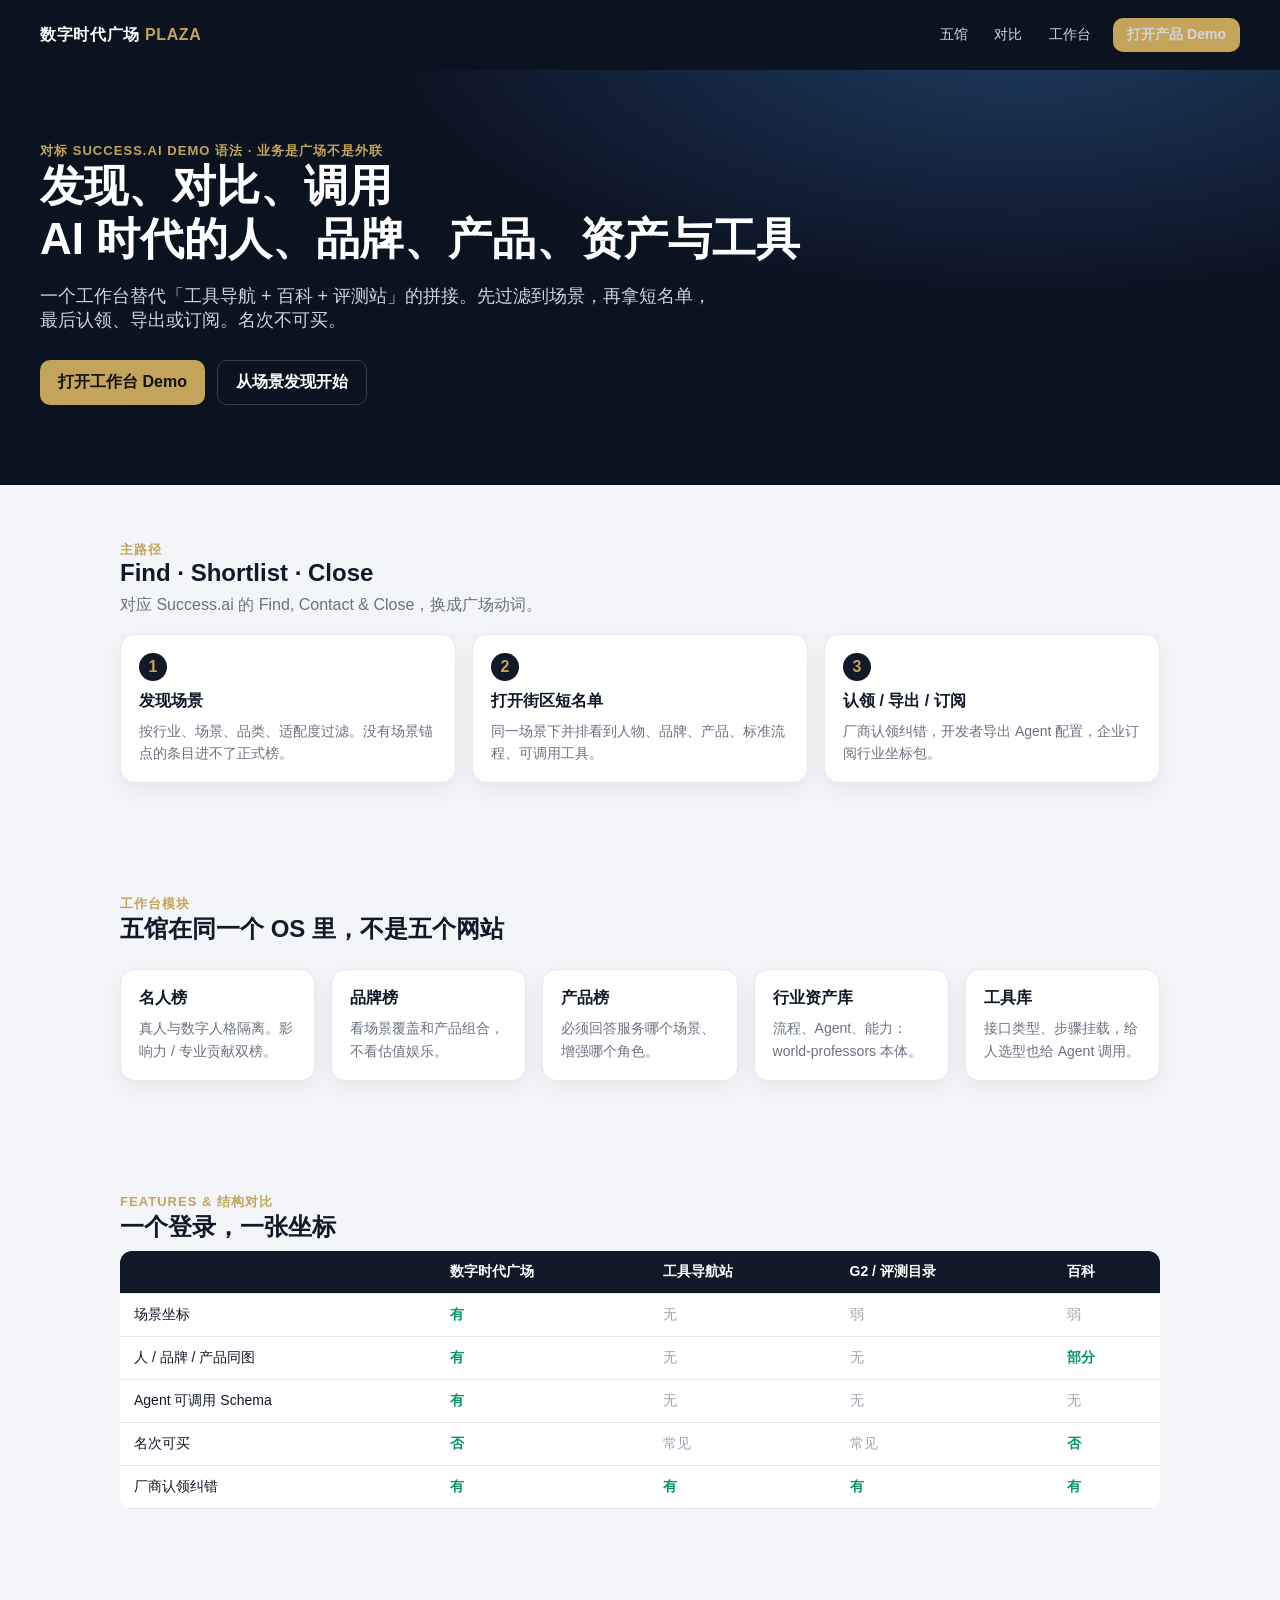
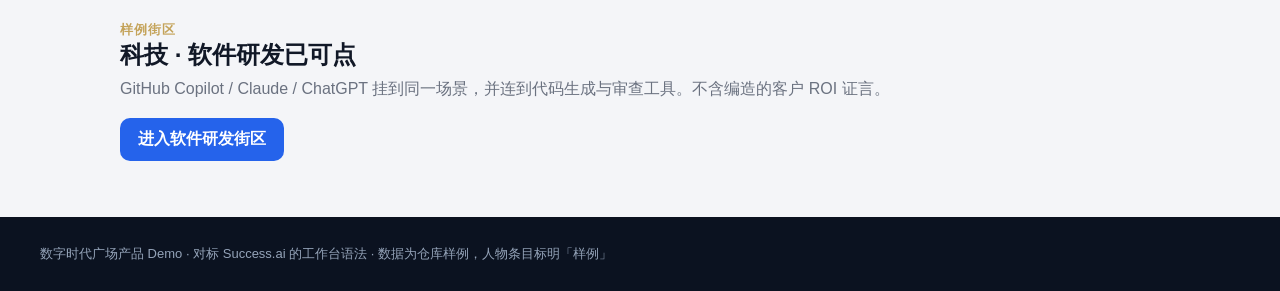
==== demo/plaza/index.html @ 53d8d162 "feat(plaza): add clickable OS demo modeled on Success.ai Map Lead Finder, campaign tiles, InboxHub, " ====
<!DOCTYPE html>
<html lang="zh-CN">
<head>
  <meta charset="UTF-8" />
  <meta name="viewport" content="width=device-width, initial-scale=1" />
  <title>数字时代广场 Demo</title>
  <link rel="stylesheet" href="styles.css" />
</head>
<body>
  <header class="m-nav">
    <div class="brand">数字时代广场 <span>PLAZA</span></div>
    <nav>
      <a href="#modules">五馆</a>
      <a href="#compare">对比</a>
      <a href="app.html">工作台</a>
      <a class="btn-gold" href="app.html" style="margin-left:18px;padding:8px 14px;">打开产品 Demo</a>
    </nav>
  </header>

  <section class="hero">
    <div class="kicker">对标 Success.ai Demo 语法 · 业务是广场不是外联</div>
    <h1>发现、对比、调用<br />AI 时代的人、品牌、产品、资产与工具</h1>
    <p>一个工作台替代「工具导航 + 百科 + 评测站」的拼接。先过滤到场景，再拿短名单，最后认领、导出或订阅。名次不可买。</p>
    <div class="cta-row">
      <a class="btn-gold" href="app.html">打开工作台 Demo</a>
      <a class="btn-ghost" href="app.html#finder">从场景发现开始</a>
    </div>
  </section>

  <section class="section" id="flow">
    <div class="kicker">主路径</div>
    <h2>Find · Shortlist · Close</h2>
    <p class="sub">对应 Success.ai 的 Find, Contact &amp; Close，换成广场动词。</p>
    <div class="steps">
      <article class="card">
        <div class="step-n">1</div>
        <h3>发现场景</h3>
        <p>按行业、场景、品类、适配度过滤。没有场景锚点的条目进不了正式榜。</p>
      </article>
      <article class="card">
        <div class="step-n">2</div>
        <h3>打开街区短名单</h3>
        <p>同一场景下并排看到人物、品牌、产品、标准流程、可调用工具。</p>
      </article>
      <article class="card">
        <div class="step-n">3</div>
        <h3>认领 / 导出 / 订阅</h3>
        <p>厂商认领纠错，开发者导出 Agent 配置，企业订阅行业坐标包。</p>
      </article>
    </div>
  </section>

  <section class="section" id="modules">
    <div class="kicker">工作台模块</div>
    <h2>五馆在同一个 OS 里，不是五个网站</h2>
    <div class="grid-5">
      <article class="card"><h3>名人榜</h3><p>真人与数字人格隔离。影响力 / 专业贡献双榜。</p></article>
      <article class="card"><h3>品牌榜</h3><p>看场景覆盖和产品组合，不看估值娱乐。</p></article>
      <article class="card"><h3>产品榜</h3><p>必须回答服务哪个场景、增强哪个角色。</p></article>
      <article class="card"><h3>行业资产库</h3><p>流程、Agent、能力：world-professors 本体。</p></article>
      <article class="card"><h3>工具库</h3><p>接口类型、步骤挂载，给人选型也给 Agent 调用。</p></article>
    </div>
  </section>

  <section class="section" id="compare">
    <div class="kicker">Features &amp; 结构对比</div>
    <h2>一个登录，一张坐标</h2>
    <table class="cmp">
      <thead>
        <tr>
          <th></th>
          <th>数字时代广场</th>
          <th>工具导航站</th>
          <th>G2 / 评测目录</th>
          <th>百科</th>
        </tr>
      </thead>
      <tbody>
        <tr><td>场景坐标</td><td class="ok">有</td><td class="no">无</td><td class="no">弱</td><td class="no">弱</td></tr>
        <tr><td>人 / 品牌 / 产品同图</td><td class="ok">有</td><td class="no">无</td><td class="no">无</td><td class="ok">部分</td></tr>
        <tr><td>Agent 可调用 Schema</td><td class="ok">有</td><td class="no">无</td><td class="no">无</td><td class="no">无</td></tr>
        <tr><td>名次可买</td><td class="ok">否</td><td class="no">常见</td><td class="no">常见</td><td class="ok">否</td></tr>
        <tr><td>厂商认领纠错</td><td class="ok">有</td><td class="ok">有</td><td class="ok">有</td><td class="ok">有</td></tr>
      </tbody>
    </table>
  </section>

  <section class="section">
    <div class="kicker">样例街区</div>
    <h2>科技 · 软件研发已可点</h2>
    <p class="sub">GitHub Copilot / Claude / ChatGPT 挂到同一场景，并连到代码生成与审查工具。不含编造的客户 ROI 证言。</p>
    <a class="btn-blue" href="app.html#scene/scn-tech-software-dev">进入软件研发街区</a>
  </section>

  <footer class="m-foot">
    数字时代广场产品 Demo · 对标 Success.ai 的工作台语法 · 数据为仓库样例，人物条目标明「样例」
  </footer>
</body>
</html>
---- demo/plaza/styles.css ----
:root {
  --nav: #111827;
  --nav-2: #1f2937;
  --gold: #c4a35a;
  --gold-2: #e8d5a3;
  --blue: #2563eb;
  --blue-2: #1d4ed8;
  --bg: #f4f5f8;
  --card: #fff;
  --line: #e5e7eb;
  --text: #111827;
  --muted: #6b7280;
  --ok: #059669;
  --warn: #b45309;
  --danger: #dc2626;
  --shadow: 0 8px 24px rgba(17, 24, 39, 0.06);
  font-family: "Segoe UI", "PingFang SC", "Noto Sans SC", sans-serif;
}

* { box-sizing: border-box; }
html, body { margin: 0; min-height: 100%; color: var(--text); background: var(--bg); }

a { color: inherit; }
button, .btn {
  font: inherit;
  cursor: pointer;
  border: 0;
}

/* ---------- marketing ---------- */
.m-nav {
  display: flex;
  justify-content: space-between;
  align-items: center;
  padding: 18px 40px;
  background: #0b1220;
  color: #fff;
}
.brand { font-weight: 700; letter-spacing: 0.04em; }
.brand span { color: var(--gold); }
.m-nav a { color: #d1d5db; text-decoration: none; margin-left: 22px; font-size: 14px; }
.hero {
  background: radial-gradient(1200px 500px at 80% -10%, #1e3a5f 0%, #0b1220 55%);
  color: #fff;
  padding: 72px 40px 80px;
}
.hero h1 { font-size: 44px; line-height: 1.2; max-width: 880px; margin: 0 0 16px; }
.hero p { max-width: 680px; color: #cbd5e1; font-size: 18px; }
.cta-row { display: flex; gap: 12px; margin-top: 28px; }
.btn-gold, .btn-blue, .btn-ghost, .btn-line {
  display: inline-flex;
  align-items: center;
  justify-content: center;
  padding: 11px 18px;
  border-radius: 10px;
  text-decoration: none;
  font-weight: 600;
}
.btn-gold { background: var(--gold); color: #111; }
.btn-blue { background: var(--blue); color: #fff; }
.btn-blue:hover { background: var(--blue-2); }
.btn-ghost { background: transparent; color: #fff; border: 1px solid #334155; }
.btn-line { background: #fff; border: 1px solid var(--line); color: var(--text); }
.section { padding: 56px 40px; max-width: 1120px; margin: 0 auto; }
.section h2 { margin: 0 0 8px; }
.kicker { color: var(--gold); font-size: 13px; font-weight: 700; letter-spacing: 0.08em; text-transform: uppercase; }
.grid-5, .grid-3, .grid-2 { display: grid; gap: 16px; margin-top: 24px; }
.grid-5 { grid-template-columns: repeat(5, 1fr); }
.grid-3 { grid-template-columns: repeat(3, 1fr); }
.grid-2 { grid-template-columns: 1fr 1fr; }
.card {
  background: var(--card);
  border: 1px solid var(--line);
  border-radius: 14px;
  padding: 18px;
  box-shadow: var(--shadow);
}
.card h3 { margin: 0 0 8px; font-size: 16px; }
.card p { margin: 0; color: var(--muted); font-size: 14px; line-height: 1.6; }
table.cmp { width: 100%; border-collapse: collapse; background: #fff; border-radius: 12px; overflow: hidden; }
table.cmp th, table.cmp td { padding: 12px 14px; border-bottom: 1px solid var(--line); text-align: left; font-size: 14px; }
table.cmp th { background: #111827; color: #fff; }
.ok { color: var(--ok); font-weight: 700; }
.no { color: #9ca3af; }
.steps { display: grid; grid-template-columns: repeat(3, 1fr); gap: 16px; }
.step-n { width: 28px; height: 28px; border-radius: 50%; background: var(--nav); color: var(--gold); display: grid; place-items: center; font-weight: 700; margin-bottom: 10px; }
.m-foot { background: #0b1220; color: #94a3b8; padding: 28px 40px; font-size: 13px; }

@media (max-width: 960px) {
  .grid-5, .grid-3, .grid-2, .steps { grid-template-columns: 1fr; }
  .hero h1 { font-size: 30px; }
  .m-nav { flex-wrap: wrap; gap: 8px; }
}

/* ---------- app shell ---------- */
.app { display: grid; grid-template-columns: 232px 1fr; min-height: 100vh; }
.side {
  background: var(--nav);
  color: #e5e7eb;
  padding: 18px 12px;
  display: flex;
  flex-direction: column;
  gap: 4px;
}
.side .brand { padding: 6px 10px 16px; }
.nav-btn {
  text-align: left;
  background: transparent;
  color: #d1d5db;
  padding: 10px 12px;
  border-radius: 10px;
  width: 100%;
}
.nav-btn:hover { background: var(--nav-2); }
.nav-btn.active { background: #0b1220; color: var(--gold-2); box-shadow: inset 3px 0 0 var(--gold); }
.side .hint { margin-top: auto; font-size: 11px; color: #9ca3af; padding: 12px; line-height: 1.5; }
.main { display: flex; flex-direction: column; min-width: 0; }
.top {
  display: flex;
  gap: 12px;
  align-items: center;
  padding: 14px 20px;
  background: #fff;
  border-bottom: 1px solid var(--line);
}
.top input {
  flex: 1;
  border: 1px solid var(--line);
  border-radius: 10px;
  padding: 10px 12px;
  font: inherit;
}
.scene-chip {
  background: #111827;
  color: var(--gold-2);
  border-radius: 999px;
  padding: 6px 10px;
  font-size: 12px;
}
.content { padding: 22px 24px 40px; }
h1.page { margin: 0 0 6px; font-size: 24px; }
.sub { color: var(--muted); margin: 0 0 18px; }
.kpis { display: grid; grid-template-columns: repeat(4, 1fr); gap: 12px; margin-bottom: 18px; }
.kpi { background: #fff; border: 1px solid var(--line); border-radius: 14px; padding: 14px; }
.kpi b { display: block; font-size: 22px; margin-top: 4px; }
.kpi span { color: var(--muted); font-size: 12px; }
.filters { display: flex; flex-wrap: wrap; gap: 8px; margin-bottom: 14px; }
.filters select, .filters input {
  border: 1px solid var(--line);
  border-radius: 10px;
  padding: 8px 10px;
  background: #fff;
  font: inherit;
}
table.data { width: 100%; border-collapse: collapse; background: #fff; border: 1px solid var(--line); border-radius: 12px; overflow: hidden; }
table.data th, table.data td { padding: 11px 12px; border-bottom: 1px solid var(--line); font-size: 14px; text-align: left; vertical-align: top; }
table.data th { background: #f8fafc; color: #475569; font-weight: 600; }
.rank { font-weight: 800; color: var(--nav); }
.band { display: inline-block; padding: 2px 8px; border-radius: 999px; font-size: 12px; font-weight: 700; }
.band.S { background: #111827; color: var(--gold-2); }
.band.A { background: #dbeafe; color: #1d4ed8; }
.band.B { background: #e5e7eb; color: #374151; }
.tag { display: inline-block; background: #f3f4f6; border-radius: 6px; padding: 2px 7px; font-size: 12px; margin-right: 4px; }
.tag.warn { background: #fef3c7; color: #92400e; }
.tag.ok { background: #d1fae5; color: #065f46; }
.tag.gold { background: #111827; color: var(--gold-2); }
.linkish { color: var(--blue); background: none; padding: 0; text-decoration: underline; }
.tiles { display: grid; grid-template-columns: repeat(3, 1fr); gap: 14px; }
.tile h3 { margin: 0 0 8px; }
.stats { display: flex; gap: 14px; color: var(--muted); font-size: 13px; margin-top: 12px; }
.stats b { color: var(--text); }
.queue { display: grid; grid-template-columns: 220px 1fr 1.2fr; gap: 12px; min-height: 420px; }
.q-col { background: #fff; border: 1px solid var(--line); border-radius: 12px; padding: 12px; }
.q-item { border: 1px solid var(--line); border-radius: 10px; padding: 10px; margin-bottom: 8px; cursor: pointer; }
.q-item.active { border-color: var(--blue); }
.coord { display: flex; flex-wrap: wrap; gap: 6px; margin: 10px 0 16px; }
.detail-grid { display: grid; grid-template-columns: 1.4fr 0.8fr; gap: 14px; }
.price-grid { display: grid; grid-template-columns: repeat(3, 1fr); gap: 14px; }
.price .num { font-size: 28px; font-weight: 800; margin: 8px 0; }
.price ul { padding-left: 18px; color: var(--muted); }
.featured {
  border: 1px dashed #f59e0b;
  background: #fffbeb;
  border-radius: 12px;
  padding: 10px 12px;
  font-size: 13px;
  margin-bottom: 12px;
}
.empty { color: var(--muted); padding: 24px; text-align: center; }

@media (max-width: 960px) {
  .app { grid-template-columns: 1fr; }
  .side { flex-direction: row; flex-wrap: wrap; }
  .kpis, .tiles, .price-grid, .detail-grid, .queue { grid-template-columns: 1fr; }
}
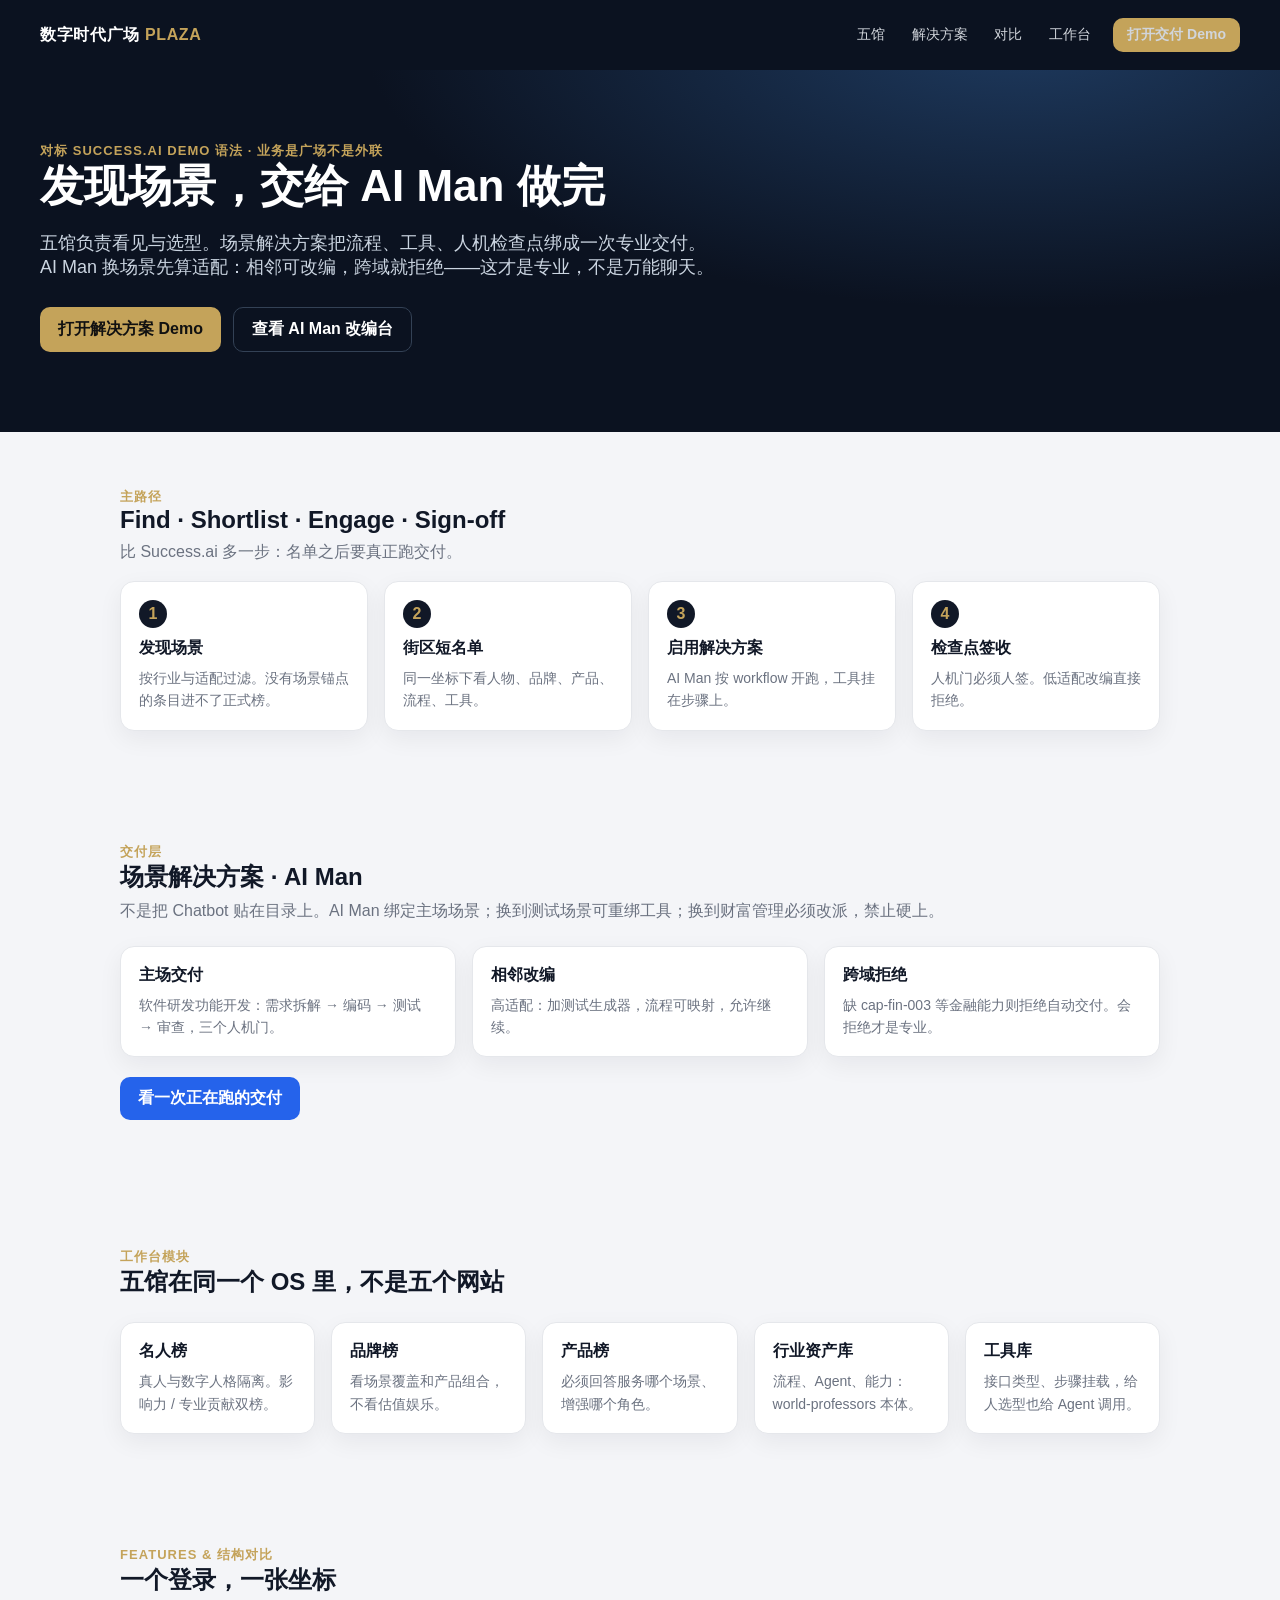
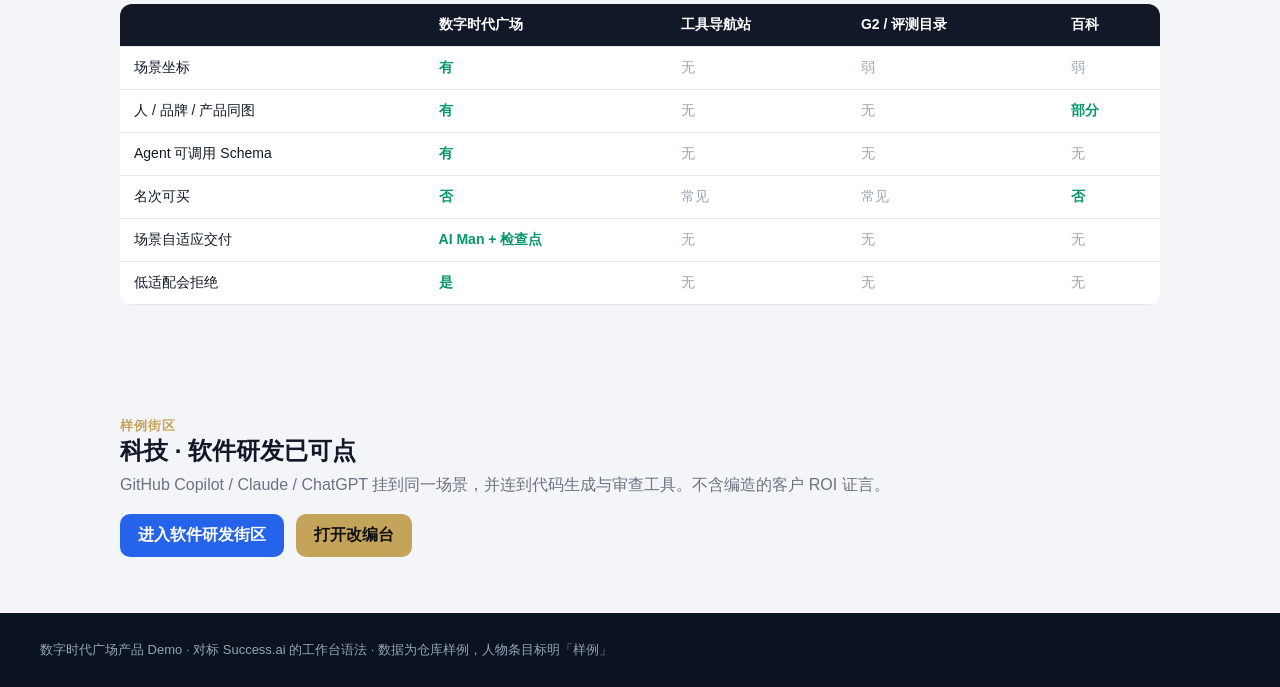
==== commit 3aefcc02: "feat(plaza): add scenario solution service and adaptive AI Man Introduce the delivery layer above th" ====
--- a/demo/plaza/index.html
+++ b/demo/plaza/index.html
@@ -11,43 +11,61 @@
     <div class="brand">数字时代广场 <span>PLAZA</span></div>
     <nav>
       <a href="#modules">五馆</a>
+      <a href="#deliver">解决方案</a>
       <a href="#compare">对比</a>
-      <a href="app.html">工作台</a>
-      <a class="btn-gold" href="app.html" style="margin-left:18px;padding:8px 14px;">打开产品 Demo</a>
+      <a href="app.html#solutions">工作台</a>
+      <a class="btn-gold" href="app.html#solutions" style="margin-left:18px;padding:8px 14px;">打开交付 Demo</a>
     </nav>
   </header>
 
   <section class="hero">
     <div class="kicker">对标 Success.ai Demo 语法 · 业务是广场不是外联</div>
-    <h1>发现、对比、调用<br />AI 时代的人、品牌、产品、资产与工具</h1>
-    <p>一个工作台替代「工具导航 + 百科 + 评测站」的拼接。先过滤到场景，再拿短名单，最后认领、导出或订阅。名次不可买。</p>
+    <h1>发现场景，交给 AI Man 做完</h1>
+    <p>五馆负责看见与选型。场景解决方案把流程、工具、人机检查点绑成一次专业交付。AI Man 换场景先算适配：相邻可改编，跨域就拒绝——这才是专业，不是万能聊天。</p>
     <div class="cta-row">
-      <a class="btn-gold" href="app.html">打开工作台 Demo</a>
-      <a class="btn-ghost" href="app.html#finder">从场景发现开始</a>
+      <a class="btn-gold" href="app.html#solutions">打开解决方案 Demo</a>
+      <a class="btn-ghost" href="app.html#aiman">查看 AI Man 改编台</a>
     </div>
   </section>
 
   <section class="section" id="flow">
     <div class="kicker">主路径</div>
-    <h2>Find · Shortlist · Close</h2>
-    <p class="sub">对应 Success.ai 的 Find, Contact &amp; Close，换成广场动词。</p>
-    <div class="steps">
+    <h2>Find · Shortlist · Engage · Sign-off</h2>
+    <p class="sub">比 Success.ai 多一步：名单之后要真正跑交付。</p>
+    <div class="steps" style="grid-template-columns:repeat(4,1fr)">
       <article class="card">
         <div class="step-n">1</div>
         <h3>发现场景</h3>
-        <p>按行业、场景、品类、适配度过滤。没有场景锚点的条目进不了正式榜。</p>
+        <p>按行业与适配过滤。没有场景锚点的条目进不了正式榜。</p>
       </article>
       <article class="card">
         <div class="step-n">2</div>
-        <h3>打开街区短名单</h3>
-        <p>同一场景下并排看到人物、品牌、产品、标准流程、可调用工具。</p>
+        <h3>街区短名单</h3>
+        <p>同一坐标下看人物、品牌、产品、流程、工具。</p>
       </article>
       <article class="card">
         <div class="step-n">3</div>
-        <h3>认领 / 导出 / 订阅</h3>
-        <p>厂商认领纠错，开发者导出 Agent 配置，企业订阅行业坐标包。</p>
+        <h3>启用解决方案</h3>
+        <p>AI Man 按 workflow 开跑，工具挂在步骤上。</p>
+      </article>
+      <article class="card">
+        <div class="step-n">4</div>
+        <h3>检查点签收</h3>
+        <p>人机门必须人签。低适配改编直接拒绝。</p>
       </article>
     </div>
+  </section>
+
+  <section class="section" id="deliver">
+    <div class="kicker">交付层</div>
+    <h2>场景解决方案 · AI Man</h2>
+    <p class="sub">不是把 Chatbot 贴在目录上。AI Man 绑定主场场景；换到测试场景可重绑工具；换到财富管理必须改派，禁止硬上。</p>
+    <div class="grid-3">
+      <article class="card"><h3>主场交付</h3><p>软件研发功能开发：需求拆解 → 编码 → 测试 → 审查，三个人机门。</p></article>
+      <article class="card"><h3>相邻改编</h3><p>高适配：加测试生成器，流程可映射，允许继续。</p></article>
+      <article class="card"><h3>跨域拒绝</h3><p>缺 cap-fin-003 等金融能力则拒绝自动交付。会拒绝才是专业。</p></article>
+    </div>
+    <p style="margin-top:20px"><a class="btn-blue" href="app.html#run/sol-tech-sd-feature-delivery">看一次正在跑的交付</a></p>
   </section>
 
   <section class="section" id="modules">
@@ -80,7 +98,8 @@
         <tr><td>人 / 品牌 / 产品同图</td><td class="ok">有</td><td class="no">无</td><td class="no">无</td><td class="ok">部分</td></tr>
         <tr><td>Agent 可调用 Schema</td><td class="ok">有</td><td class="no">无</td><td class="no">无</td><td class="no">无</td></tr>
         <tr><td>名次可买</td><td class="ok">否</td><td class="no">常见</td><td class="no">常见</td><td class="ok">否</td></tr>
-        <tr><td>厂商认领纠错</td><td class="ok">有</td><td class="ok">有</td><td class="ok">有</td><td class="ok">有</td></tr>
+        <tr><td>场景自适应交付</td><td class="ok">AI Man + 检查点</td><td class="no">无</td><td class="no">无</td><td class="no">无</td></tr>
+        <tr><td>低适配会拒绝</td><td class="ok">是</td><td class="no">无</td><td class="no">无</td><td class="no">无</td></tr>
       </tbody>
     </table>
   </section>
@@ -89,7 +108,8 @@
     <div class="kicker">样例街区</div>
     <h2>科技 · 软件研发已可点</h2>
     <p class="sub">GitHub Copilot / Claude / ChatGPT 挂到同一场景，并连到代码生成与审查工具。不含编造的客户 ROI 证言。</p>
-    <a class="btn-blue" href="app.html#scene/scn-tech-software-dev">进入软件研发街区</a>
+      <a class="btn-blue" href="app.html#scene/scn-tech-software-dev">进入软件研发街区</a>
+      <a class="btn-gold" href="app.html#aiman" style="margin-left:8px">打开改编台</a>
   </section>
 
   <footer class="m-foot">
--- a/demo/plaza/styles.css
+++ b/demo/plaza/styles.css
@@ -188,8 +188,32 @@
 }
 .empty { color: var(--muted); padding: 24px; text-align: center; }
 
+.timeline { list-style: none; padding: 0; margin: 0; }
+.timeline li {
+  position: relative;
+  padding: 0 0 16px 22px;
+  border-left: 2px solid var(--line);
+  margin-left: 8px;
+}
+.timeline li:last-child { border-left-color: transparent; }
+.timeline .dot {
+  position: absolute;
+  left: -7px;
+  top: 4px;
+  width: 12px;
+  height: 12px;
+  border-radius: 50%;
+  background: #d1d5db;
+}
+.timeline .dot.run { background: var(--blue); }
+.timeline .dot.done { background: var(--ok); }
+.timeline .dot.gate { background: var(--gold); }
+.adapt-grid { display: grid; grid-template-columns: 1fr 1fr 1fr; gap: 12px; }
+.adapt-card { cursor: pointer; border: 1px solid var(--line); }
+.adapt-card.picked { border-color: var(--blue); box-shadow: 0 0 0 3px rgba(37,99,235,0.15); }
+.nav-btn.goldish { color: var(--gold-2); }
 @media (max-width: 960px) {
   .app { grid-template-columns: 1fr; }
   .side { flex-direction: row; flex-wrap: wrap; }
-  .kpis, .tiles, .price-grid, .detail-grid, .queue { grid-template-columns: 1fr; }
-}
+  .kpis, .tiles, .price-grid, .detail-grid, .queue, .adapt-grid { grid-template-columns: 1fr; }
+}
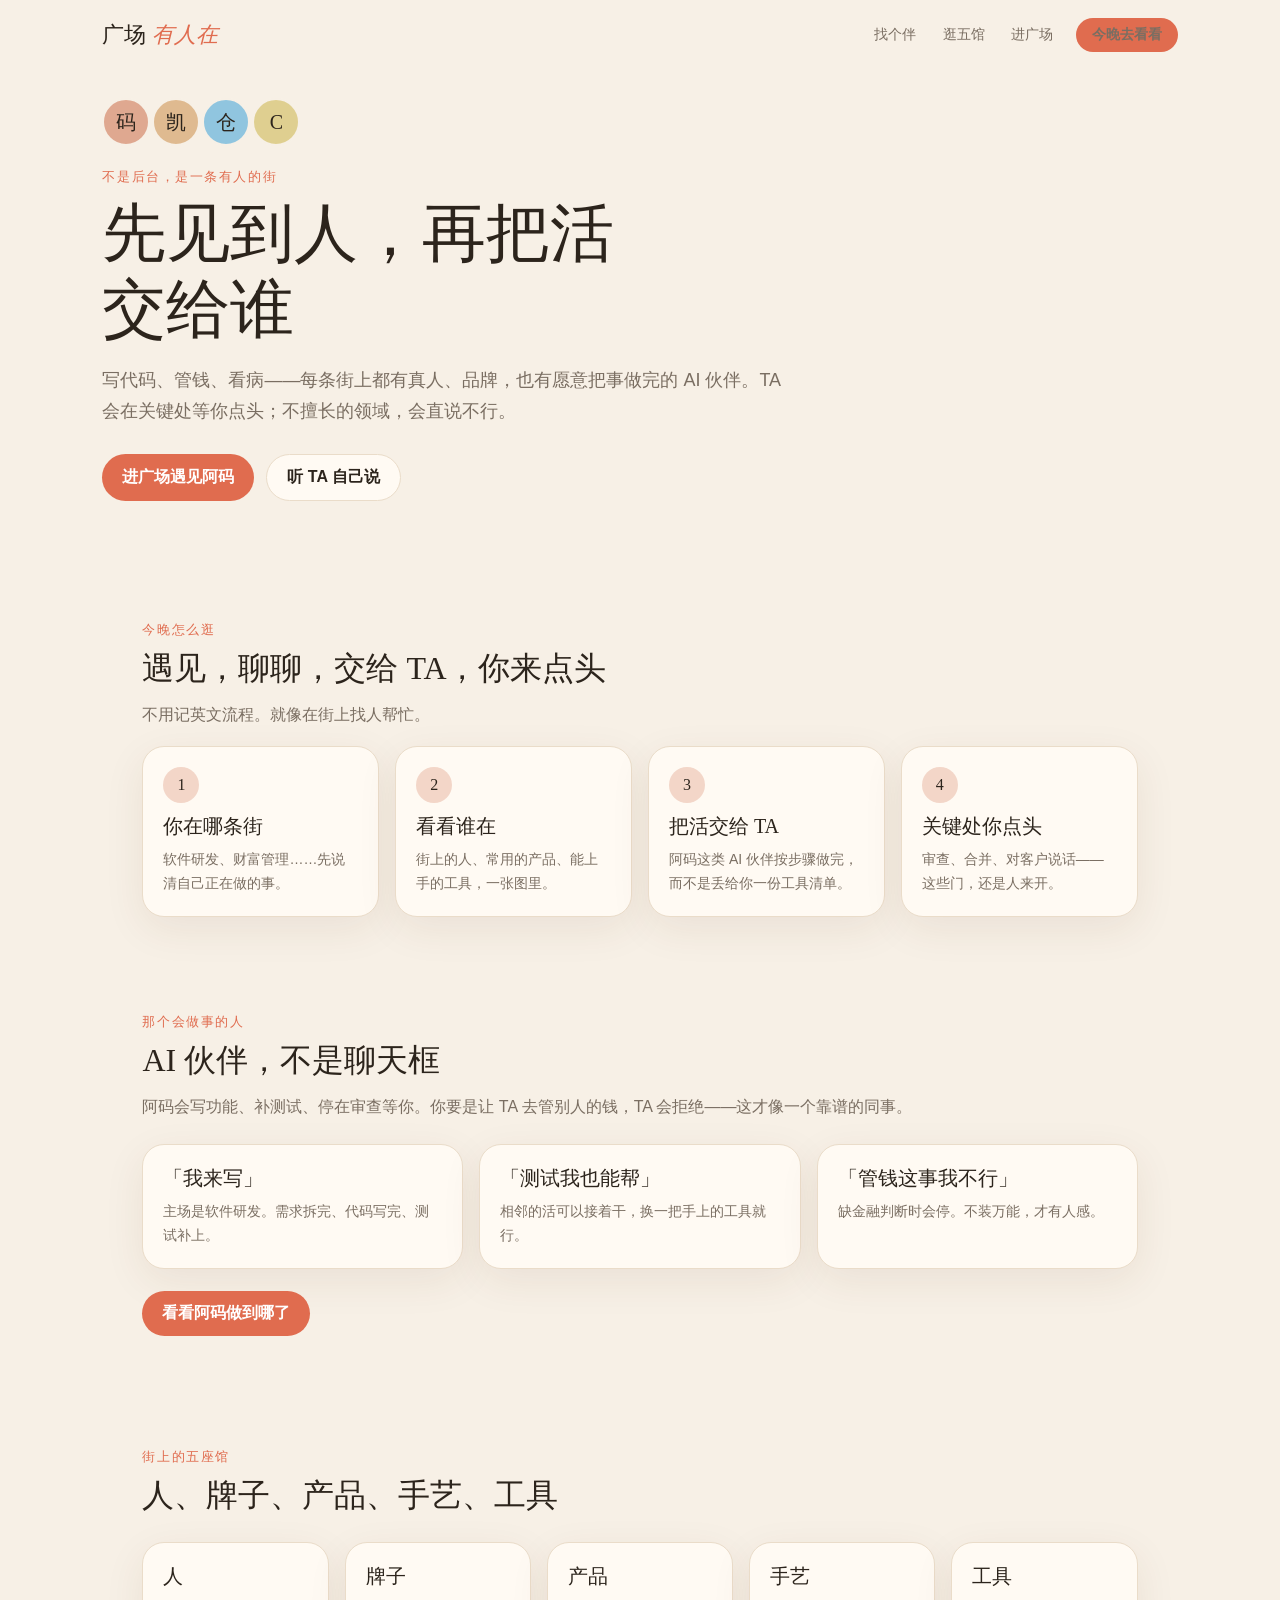
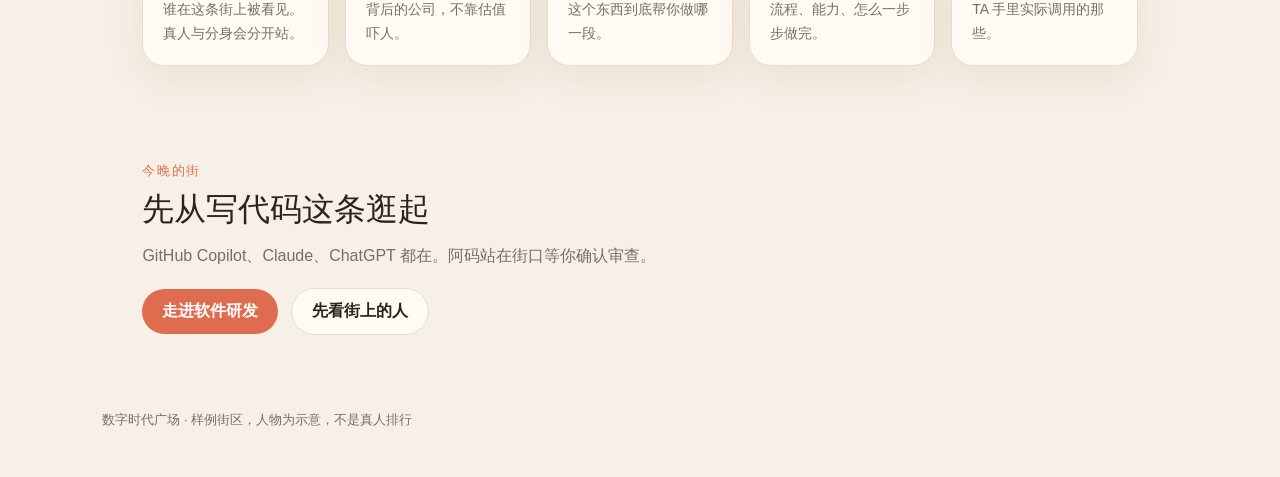
==== commit d0210bfe: "feat(plaza): restyle demo as a warm 2C plaza Replace the OS-style workspace with greetings, avatars," ====
--- a/demo/plaza/index.html
+++ b/demo/plaza/index.html
@@ -3,117 +3,96 @@
 <head>
   <meta charset="UTF-8" />
   <meta name="viewport" content="width=device-width, initial-scale=1" />
-  <title>数字时代广场 Demo</title>
+  <title>数字时代广场</title>
   <link rel="stylesheet" href="styles.css" />
 </head>
 <body>
   <header class="m-nav">
-    <div class="brand">数字时代广场 <span>PLAZA</span></div>
+    <div class="brand">广场 <span>有人在</span></div>
     <nav>
-      <a href="#modules">五馆</a>
-      <a href="#deliver">解决方案</a>
-      <a href="#compare">对比</a>
-      <a href="app.html#solutions">工作台</a>
-      <a class="btn-gold" href="app.html#solutions" style="margin-left:18px;padding:8px 14px;">打开交付 Demo</a>
+      <a href="#deliver">找个伴</a>
+      <a href="#modules">逛五馆</a>
+      <a href="app.html#home">进广场</a>
+      <a class="btn-gold" href="app.html#home" style="margin-left:18px;padding:8px 16px;">今晚去看看</a>
     </nav>
   </header>
 
   <section class="hero">
-    <div class="kicker">对标 Success.ai Demo 语法 · 业务是广场不是外联</div>
-    <h1>发现场景，交给 AI Man 做完</h1>
-    <p>五馆负责看见与选型。场景解决方案把流程、工具、人机检查点绑成一次专业交付。AI Man 换场景先算适配：相邻可改编，跨域就拒绝——这才是专业，不是万能聊天。</p>
+    <div class="hero-faces faces">
+      <span class="avatar" style="--h:18">码</span>
+      <span class="avatar" style="--h:32">凯</span>
+      <span class="avatar" style="--h:200">仓</span>
+      <span class="avatar" style="--h:48">C</span>
+    </div>
+    <div class="kicker">不是后台，是一条有人的街</div>
+    <h1>先见到人，再把活交给谁</h1>
+    <p>写代码、管钱、看病——每条街上都有真人、品牌，也有愿意把事做完的 AI 伙伴。TA 会在关键处等你点头；不擅长的领域，会直说不行。</p>
     <div class="cta-row">
-      <a class="btn-gold" href="app.html#solutions">打开解决方案 Demo</a>
-      <a class="btn-ghost" href="app.html#aiman">查看 AI Man 改编台</a>
+      <a class="btn-gold" href="app.html#home">进广场遇见阿码</a>
+      <a class="btn-line" href="app.html#aiman">听 TA 自己说</a>
     </div>
   </section>
 
   <section class="section" id="flow">
-    <div class="kicker">主路径</div>
-    <h2>Find · Shortlist · Engage · Sign-off</h2>
-    <p class="sub">比 Success.ai 多一步：名单之后要真正跑交付。</p>
-    <div class="steps" style="grid-template-columns:repeat(4,1fr)">
+    <div class="kicker">今晚怎么逛</div>
+    <h2>遇见，聊聊，交给 TA，你来点头</h2>
+    <p class="sub">不用记英文流程。就像在街上找人帮忙。</p>
+    <div class="steps">
       <article class="card">
         <div class="step-n">1</div>
-        <h3>发现场景</h3>
-        <p>按行业与适配过滤。没有场景锚点的条目进不了正式榜。</p>
+        <h3>你在哪条街</h3>
+        <p>软件研发、财富管理……先说清自己正在做的事。</p>
       </article>
       <article class="card">
         <div class="step-n">2</div>
-        <h3>街区短名单</h3>
-        <p>同一坐标下看人物、品牌、产品、流程、工具。</p>
+        <h3>看看谁在</h3>
+        <p>街上的人、常用的产品、能上手的工具，一张图里。</p>
       </article>
       <article class="card">
         <div class="step-n">3</div>
-        <h3>启用解决方案</h3>
-        <p>AI Man 按 workflow 开跑，工具挂在步骤上。</p>
+        <h3>把活交给 TA</h3>
+        <p>阿码这类 AI 伙伴按步骤做完，而不是丢给你一份工具清单。</p>
       </article>
       <article class="card">
         <div class="step-n">4</div>
-        <h3>检查点签收</h3>
-        <p>人机门必须人签。低适配改编直接拒绝。</p>
+        <h3>关键处你点头</h3>
+        <p>审查、合并、对客户说话——这些门，还是人来开。</p>
       </article>
     </div>
   </section>
 
   <section class="section" id="deliver">
-    <div class="kicker">交付层</div>
-    <h2>场景解决方案 · AI Man</h2>
-    <p class="sub">不是把 Chatbot 贴在目录上。AI Man 绑定主场场景；换到测试场景可重绑工具；换到财富管理必须改派，禁止硬上。</p>
+    <div class="kicker">那个会做事的人</div>
+    <h2>AI 伙伴，不是聊天框</h2>
+    <p class="sub">阿码会写功能、补测试、停在审查等你。你要是让 TA 去管别人的钱，TA 会拒绝——这才像一个靠谱的同事。</p>
     <div class="grid-3">
-      <article class="card"><h3>主场交付</h3><p>软件研发功能开发：需求拆解 → 编码 → 测试 → 审查，三个人机门。</p></article>
-      <article class="card"><h3>相邻改编</h3><p>高适配：加测试生成器，流程可映射，允许继续。</p></article>
-      <article class="card"><h3>跨域拒绝</h3><p>缺 cap-fin-003 等金融能力则拒绝自动交付。会拒绝才是专业。</p></article>
+      <article class="card"><h3>「我来写」</h3><p>主场是软件研发。需求拆完、代码写完、测试补上。</p></article>
+      <article class="card"><h3>「测试我也能帮」</h3><p>相邻的活可以接着干，换一把手上的工具就行。</p></article>
+      <article class="card"><h3>「管钱这事我不行」</h3><p>缺金融判断时会停。不装万能，才有人感。</p></article>
     </div>
-    <p style="margin-top:20px"><a class="btn-blue" href="app.html#run/sol-tech-sd-feature-delivery">看一次正在跑的交付</a></p>
+    <p style="margin-top:22px"><a class="btn-blue" href="app.html#run/sol-tech-sd-feature-delivery">看看阿码做到哪了</a></p>
   </section>
 
   <section class="section" id="modules">
-    <div class="kicker">工作台模块</div>
-    <h2>五馆在同一个 OS 里，不是五个网站</h2>
+    <div class="kicker">街上的五座馆</div>
+    <h2>人、牌子、产品、手艺、工具</h2>
     <div class="grid-5">
-      <article class="card"><h3>名人榜</h3><p>真人与数字人格隔离。影响力 / 专业贡献双榜。</p></article>
-      <article class="card"><h3>品牌榜</h3><p>看场景覆盖和产品组合，不看估值娱乐。</p></article>
-      <article class="card"><h3>产品榜</h3><p>必须回答服务哪个场景、增强哪个角色。</p></article>
-      <article class="card"><h3>行业资产库</h3><p>流程、Agent、能力：world-professors 本体。</p></article>
-      <article class="card"><h3>工具库</h3><p>接口类型、步骤挂载，给人选型也给 Agent 调用。</p></article>
+      <article class="card"><h3>人</h3><p>谁在这条街上被看见。真人与分身会分开站。</p></article>
+      <article class="card"><h3>牌子</h3><p>背后的公司，不靠估值吓人。</p></article>
+      <article class="card"><h3>产品</h3><p>这个东西到底帮你做哪一段。</p></article>
+      <article class="card"><h3>手艺</h3><p>流程、能力、怎么一步步做完。</p></article>
+      <article class="card"><h3>工具</h3><p>TA 手里实际调用的那些。</p></article>
     </div>
   </section>
 
-  <section class="section" id="compare">
-    <div class="kicker">Features &amp; 结构对比</div>
-    <h2>一个登录，一张坐标</h2>
-    <table class="cmp">
-      <thead>
-        <tr>
-          <th></th>
-          <th>数字时代广场</th>
-          <th>工具导航站</th>
-          <th>G2 / 评测目录</th>
-          <th>百科</th>
-        </tr>
-      </thead>
-      <tbody>
-        <tr><td>场景坐标</td><td class="ok">有</td><td class="no">无</td><td class="no">弱</td><td class="no">弱</td></tr>
-        <tr><td>人 / 品牌 / 产品同图</td><td class="ok">有</td><td class="no">无</td><td class="no">无</td><td class="ok">部分</td></tr>
-        <tr><td>Agent 可调用 Schema</td><td class="ok">有</td><td class="no">无</td><td class="no">无</td><td class="no">无</td></tr>
-        <tr><td>名次可买</td><td class="ok">否</td><td class="no">常见</td><td class="no">常见</td><td class="ok">否</td></tr>
-        <tr><td>场景自适应交付</td><td class="ok">AI Man + 检查点</td><td class="no">无</td><td class="no">无</td><td class="no">无</td></tr>
-        <tr><td>低适配会拒绝</td><td class="ok">是</td><td class="no">无</td><td class="no">无</td><td class="no">无</td></tr>
-      </tbody>
-    </table>
+  <section class="section">
+    <div class="kicker">今晚的街</div>
+    <h2>先从写代码这条逛起</h2>
+    <p class="sub">GitHub Copilot、Claude、ChatGPT 都在。阿码站在街口等你确认审查。</p>
+    <a class="btn-blue" href="app.html#scene/scn-tech-software-dev">走进软件研发</a>
+    <a class="btn-line" href="app.html#people" style="margin-left:8px">先看街上的人</a>
   </section>
 
-  <section class="section">
-    <div class="kicker">样例街区</div>
-    <h2>科技 · 软件研发已可点</h2>
-    <p class="sub">GitHub Copilot / Claude / ChatGPT 挂到同一场景，并连到代码生成与审查工具。不含编造的客户 ROI 证言。</p>
-      <a class="btn-blue" href="app.html#scene/scn-tech-software-dev">进入软件研发街区</a>
-      <a class="btn-gold" href="app.html#aiman" style="margin-left:8px">打开改编台</a>
-  </section>
-
-  <footer class="m-foot">
-    数字时代广场产品 Demo · 对标 Success.ai 的工作台语法 · 数据为仓库样例，人物条目标明「样例」
-  </footer>
+  <footer class="m-foot">数字时代广场 · 样例街区，人物为示意，不是真人排行</footer>
 </body>
 </html>
--- a/demo/plaza/styles.css
+++ b/demo/plaza/styles.css
@@ -1,219 +1,367 @@
 :root {
-  --nav: #111827;
-  --nav-2: #1f2937;
-  --gold: #c4a35a;
-  --gold-2: #e8d5a3;
-  --blue: #2563eb;
-  --blue-2: #1d4ed8;
-  --bg: #f4f5f8;
-  --card: #fff;
-  --line: #e5e7eb;
-  --text: #111827;
-  --muted: #6b7280;
-  --ok: #059669;
-  --warn: #b45309;
-  --danger: #dc2626;
-  --shadow: 0 8px 24px rgba(17, 24, 39, 0.06);
-  font-family: "Segoe UI", "PingFang SC", "Noto Sans SC", sans-serif;
+  --ink: #2c241c;
+  --muted: #7a6e62;
+  --paper: #f7f0e6;
+  --paper-2: #fffaf3;
+  --line: #eadcc9;
+  --coral: #e06c4f;
+  --coral-2: #c45238;
+  --gold: #d4a054;
+  --sage: #4f7a63;
+  --blush: #f3d6c8;
+  --shadow: 0 12px 40px rgba(90, 55, 30, 0.08);
+  --serif: "Iowan Old Style", "Palatino Linotype", "Songti SC", "Noto Serif SC", serif;
+  --sans: "PingFang SC", "Hiragino Sans GB", "Noto Sans SC", "Segoe UI", sans-serif;
+  font-family: var(--sans);
+  color: var(--ink);
+  background: var(--paper);
 }
 
 * { box-sizing: border-box; }
-html, body { margin: 0; min-height: 100%; color: var(--text); background: var(--bg); }
-
+html, body { margin: 0; min-height: 100%; background: var(--paper); }
 a { color: inherit; }
-button, .btn {
-  font: inherit;
-  cursor: pointer;
-  border: 0;
-}
+button, .btn { font: inherit; cursor: pointer; border: 0; background: none; }
+
+.btn-gold, .btn-blue, .btn-ghost, .btn-line {
+  display: inline-flex;
+  align-items: center;
+  justify-content: center;
+  padding: 12px 20px;
+  border-radius: 999px;
+  text-decoration: none;
+  font-weight: 600;
+}
+.btn-gold, .btn-blue { background: var(--coral); color: #fff; }
+.btn-gold:hover, .btn-blue:hover { background: var(--coral-2); }
+.btn-ghost { border: 1px solid rgba(255,255,255,0.45); color: #fff; }
+.btn-line { border: 1px solid var(--line); background: var(--paper-2); color: var(--ink); }
 
 /* ---------- marketing ---------- */
 .m-nav {
   display: flex;
   justify-content: space-between;
   align-items: center;
-  padding: 18px 40px;
-  background: #0b1220;
-  color: #fff;
-}
-.brand { font-weight: 700; letter-spacing: 0.04em; }
-.brand span { color: var(--gold); }
-.m-nav a { color: #d1d5db; text-decoration: none; margin-left: 22px; font-size: 14px; }
+  padding: 18px 8vw;
+  background: transparent;
+}
+.brand { font-family: var(--serif); font-size: 22px; }
+.brand span { color: var(--coral); font-style: italic; }
+.m-nav a { color: var(--muted); text-decoration: none; margin-left: 22px; font-size: 14px; }
 .hero {
-  background: radial-gradient(1200px 500px at 80% -10%, #1e3a5f 0%, #0b1220 55%);
-  color: #fff;
-  padding: 72px 40px 80px;
-}
-.hero h1 { font-size: 44px; line-height: 1.2; max-width: 880px; margin: 0 0 16px; }
-.hero p { max-width: 680px; color: #cbd5e1; font-size: 18px; }
-.cta-row { display: flex; gap: 12px; margin-top: 28px; }
-.btn-gold, .btn-blue, .btn-ghost, .btn-line {
-  display: inline-flex;
-  align-items: center;
-  justify-content: center;
-  padding: 11px 18px;
-  border-radius: 10px;
-  text-decoration: none;
-  font-weight: 600;
-}
-.btn-gold { background: var(--gold); color: #111; }
-.btn-blue { background: var(--blue); color: #fff; }
-.btn-blue:hover { background: var(--blue-2); }
-.btn-ghost { background: transparent; color: #fff; border: 1px solid #334155; }
-.btn-line { background: #fff; border: 1px solid var(--line); color: var(--text); }
-.section { padding: 56px 40px; max-width: 1120px; margin: 0 auto; }
-.section h2 { margin: 0 0 8px; }
-.kicker { color: var(--gold); font-size: 13px; font-weight: 700; letter-spacing: 0.08em; text-transform: uppercase; }
+  padding: 28px 8vw 72px;
+  max-width: 1200px;
+}
+.hero-faces { display: flex; gap: 10px; margin-bottom: 22px; }
+.kicker { color: var(--coral); font-size: 13px; letter-spacing: 0.12em; }
+.hero h1 {
+  font-family: var(--serif);
+  font-size: clamp(36px, 6vw, 64px);
+  line-height: 1.18;
+  font-weight: 500;
+  max-width: 16ch;
+  margin: 10px 0 18px;
+}
+.hero p { max-width: 38em; color: var(--muted); font-size: 18px; line-height: 1.7; }
+.cta-row { display: flex; gap: 12px; margin-top: 28px; flex-wrap: wrap; }
+.section { padding: 48px 8vw; max-width: 1200px; margin: 0 auto; }
+.section h2 { font-family: var(--serif); font-weight: 500; font-size: 32px; margin: 8px 0 10px; }
+.sub { color: var(--muted); margin: 0 0 18px; line-height: 1.7; }
 .grid-5, .grid-3, .grid-2 { display: grid; gap: 16px; margin-top: 24px; }
 .grid-5 { grid-template-columns: repeat(5, 1fr); }
 .grid-3 { grid-template-columns: repeat(3, 1fr); }
 .grid-2 { grid-template-columns: 1fr 1fr; }
 .card {
-  background: var(--card);
-  border: 1px solid var(--line);
-  border-radius: 14px;
-  padding: 18px;
+  background: var(--paper-2);
+  border: 1px solid var(--line);
+  border-radius: 22px;
+  padding: 20px;
   box-shadow: var(--shadow);
 }
-.card h3 { margin: 0 0 8px; font-size: 16px; }
-.card p { margin: 0; color: var(--muted); font-size: 14px; line-height: 1.6; }
-table.cmp { width: 100%; border-collapse: collapse; background: #fff; border-radius: 12px; overflow: hidden; }
-table.cmp th, table.cmp td { padding: 12px 14px; border-bottom: 1px solid var(--line); text-align: left; font-size: 14px; }
-table.cmp th { background: #111827; color: #fff; }
-.ok { color: var(--ok); font-weight: 700; }
-.no { color: #9ca3af; }
-.steps { display: grid; grid-template-columns: repeat(3, 1fr); gap: 16px; }
-.step-n { width: 28px; height: 28px; border-radius: 50%; background: var(--nav); color: var(--gold); display: grid; place-items: center; font-weight: 700; margin-bottom: 10px; }
-.m-foot { background: #0b1220; color: #94a3b8; padding: 28px 40px; font-size: 13px; }
+.card h3 { margin: 0 0 8px; font-family: var(--serif); font-weight: 500; font-size: 20px; }
+.card p { margin: 0; color: var(--muted); font-size: 14px; line-height: 1.7; }
+.card p.lead, p.lead { color: var(--ink); }
+.steps { display: grid; grid-template-columns: repeat(4, 1fr); gap: 16px; }
+.step-n {
+  width: 36px; height: 36px; border-radius: 50%;
+  background: var(--blush); color: var(--ink);
+  display: grid; place-items: center; font-family: var(--serif); margin-bottom: 10px;
+}
+.m-foot { padding: 28px 8vw 48px; color: var(--muted); font-size: 13px; }
+table.cmp { width: 100%; border-collapse: collapse; background: var(--paper-2); border-radius: 18px; overflow: hidden; }
+table.cmp th, table.cmp td { padding: 14px; border-bottom: 1px solid var(--line); text-align: left; font-size: 14px; }
+table.cmp th { background: #3a2f26; color: #f7f0e6; font-weight: 500; }
+.ok { color: var(--sage); font-weight: 700; }
+.no { color: #c4b8aa; }
 
 @media (max-width: 960px) {
   .grid-5, .grid-3, .grid-2, .steps { grid-template-columns: 1fr; }
-  .hero h1 { font-size: 30px; }
-  .m-nav { flex-wrap: wrap; gap: 8px; }
-}
-
-/* ---------- app shell ---------- */
-.app { display: grid; grid-template-columns: 232px 1fr; min-height: 100vh; }
-.side {
-  background: var(--nav);
-  color: #e5e7eb;
-  padding: 18px 12px;
-  display: flex;
-  flex-direction: column;
-  gap: 4px;
-}
-.side .brand { padding: 6px 10px 16px; }
+  .m-nav { flex-wrap: wrap; }
+}
+
+/* ---------- app: 2C plaza ---------- */
+.app { min-height: 100vh; display: flex; flex-direction: column; }
+.topbar {
+  display: flex;
+  align-items: center;
+  gap: 16px;
+  padding: 14px 5vw 8px;
+}
+.logo {
+  font-family: var(--serif);
+  font-size: 24px;
+  text-decoration: none;
+}
+.hello {
+  font-family: var(--serif);
+  color: var(--muted);
+  font-size: 15px;
+  flex: 0 0 auto;
+}
+.topbar input {
+  flex: 1;
+  border: 1px solid var(--line);
+  background: var(--paper-2);
+  border-radius: 999px;
+  padding: 11px 18px;
+  font: inherit;
+}
+.pills {
+  display: flex;
+  gap: 8px;
+  padding: 8px 5vw 12px;
+  overflow-x: auto;
+}
 .nav-btn {
-  text-align: left;
+  white-space: nowrap;
+  padding: 8px 14px;
+  border-radius: 999px;
+  color: var(--muted);
   background: transparent;
-  color: #d1d5db;
-  padding: 10px 12px;
-  border-radius: 10px;
-  width: 100%;
-}
-.nav-btn:hover { background: var(--nav-2); }
-.nav-btn.active { background: #0b1220; color: var(--gold-2); box-shadow: inset 3px 0 0 var(--gold); }
-.side .hint { margin-top: auto; font-size: 11px; color: #9ca3af; padding: 12px; line-height: 1.5; }
-.main { display: flex; flex-direction: column; min-width: 0; }
-.top {
-  display: flex;
-  gap: 12px;
-  align-items: center;
-  padding: 14px 20px;
-  background: #fff;
-  border-bottom: 1px solid var(--line);
-}
-.top input {
-  flex: 1;
-  border: 1px solid var(--line);
-  border-radius: 10px;
-  padding: 10px 12px;
-  font: inherit;
-}
-.scene-chip {
-  background: #111827;
-  color: var(--gold-2);
-  border-radius: 999px;
-  padding: 6px 10px;
-  font-size: 12px;
-}
-.content { padding: 22px 24px 40px; }
-h1.page { margin: 0 0 6px; font-size: 24px; }
-.sub { color: var(--muted); margin: 0 0 18px; }
-.kpis { display: grid; grid-template-columns: repeat(4, 1fr); gap: 12px; margin-bottom: 18px; }
-.kpi { background: #fff; border: 1px solid var(--line); border-radius: 14px; padding: 14px; }
-.kpi b { display: block; font-size: 22px; margin-top: 4px; }
-.kpi span { color: var(--muted); font-size: 12px; }
+}
+.nav-btn:hover { background: #efe4d4; color: var(--ink); }
+.nav-btn.active { background: var(--ink); color: #f7f0e6; }
+.nav-btn.goldish.active { background: var(--coral); color: #fff; }
+.content { padding: 8px 5vw 80px; max-width: 1080px; }
+h1.page {
+  font-family: var(--serif);
+  font-weight: 500;
+  font-size: clamp(28px, 4vw, 40px);
+  margin: 8px 0 8px;
+  line-height: 1.25;
+}
+
+.avatar {
+  width: 48px; height: 48px; border-radius: 50%;
+  display: grid; place-items: center;
+  font-family: var(--serif); font-size: 20px;
+  background: hsl(var(--h, 18) 55% 72%);
+  color: var(--ink); flex: 0 0 auto;
+}
+.avatar.lg { width: 72px; height: 72px; font-size: 30px; }
+.avatar.sm { width: 36px; height: 36px; font-size: 15px; }
+.faces { display: flex; }
+.faces .avatar { margin-right: -8px; border: 2px solid var(--paper); }
+
+.quote {
+  position: relative;
+  background: var(--paper-2);
+  border-radius: 22px 22px 22px 6px;
+  padding: 16px 18px;
+  border: 1px solid var(--line);
+  font-family: var(--serif);
+  font-size: 18px;
+  line-height: 1.55;
+  margin: 0 0 18px;
+}
+
+.person-row, .feed {
+  display: flex; flex-direction: column; gap: 12px;
+}
+.person-card {
+  display: flex; gap: 14px; align-items: flex-start;
+  background: var(--paper-2);
+  border: 1px solid var(--line);
+  border-radius: 22px;
+  padding: 16px;
+  box-shadow: var(--shadow);
+}
+.person-card h3 { margin: 0 0 4px; font-family: var(--serif); font-weight: 500; }
+.person-card p { margin: 0; color: var(--muted); }
+
+.kpis { display: none; }
+.kpi { display: none; }
 .filters { display: flex; flex-wrap: wrap; gap: 8px; margin-bottom: 14px; }
 .filters select, .filters input {
   border: 1px solid var(--line);
-  border-radius: 10px;
-  padding: 8px 10px;
-  background: #fff;
+  border-radius: 999px;
+  padding: 8px 14px;
+  background: var(--paper-2);
   font: inherit;
 }
-table.data { width: 100%; border-collapse: collapse; background: #fff; border: 1px solid var(--line); border-radius: 12px; overflow: hidden; }
-table.data th, table.data td { padding: 11px 12px; border-bottom: 1px solid var(--line); font-size: 14px; text-align: left; vertical-align: top; }
-table.data th { background: #f8fafc; color: #475569; font-weight: 600; }
-.rank { font-weight: 800; color: var(--nav); }
-.band { display: inline-block; padding: 2px 8px; border-radius: 999px; font-size: 12px; font-weight: 700; }
-.band.S { background: #111827; color: var(--gold-2); }
-.band.A { background: #dbeafe; color: #1d4ed8; }
-.band.B { background: #e5e7eb; color: #374151; }
-.tag { display: inline-block; background: #f3f4f6; border-radius: 6px; padding: 2px 7px; font-size: 12px; margin-right: 4px; }
-.tag.warn { background: #fef3c7; color: #92400e; }
-.tag.ok { background: #d1fae5; color: #065f46; }
-.tag.gold { background: #111827; color: var(--gold-2); }
-.linkish { color: var(--blue); background: none; padding: 0; text-decoration: underline; }
-.tiles { display: grid; grid-template-columns: repeat(3, 1fr); gap: 14px; }
-.tile h3 { margin: 0 0 8px; }
+table.data { width: 100%; border-collapse: collapse; background: var(--paper-2); border: 1px solid var(--line); border-radius: 18px; overflow: hidden; }
+table.data th, table.data td { padding: 12px; border-bottom: 1px solid var(--line); font-size: 14px; text-align: left; vertical-align: top; }
+table.data th { background: #f3e8d8; color: var(--muted); font-weight: 600; }
+.rank { font-family: var(--serif); font-weight: 600; }
+.band { display: inline-block; padding: 2px 8px; border-radius: 999px; font-size: 12px; }
+.band.S { background: var(--ink); color: #f7f0e6; }
+.band.A { background: var(--blush); color: var(--ink); }
+.band.B { background: var(--line); }
+.tag { display: inline-block; background: #efe4d4; border-radius: 999px; padding: 3px 10px; font-size: 12px; margin-right: 4px; }
+.tag.warn { background: #f8e0c8; color: #8a4b12; }
+.tag.ok { background: #dce8e0; color: var(--sage); }
+.tag.gold { background: var(--ink); color: #f7f0e6; }
+.linkish { color: var(--coral-2); background: none; padding: 0; text-decoration: underline; text-underline-offset: 3px; }
+.tiles { display: grid; grid-template-columns: 1.2fr 1fr 1fr; gap: 16px; }
+.tile h3 { margin: 8px 0; font-family: var(--serif); font-weight: 500; }
 .stats { display: flex; gap: 14px; color: var(--muted); font-size: 13px; margin-top: 12px; }
-.stats b { color: var(--text); }
-.queue { display: grid; grid-template-columns: 220px 1fr 1.2fr; gap: 12px; min-height: 420px; }
-.q-col { background: #fff; border: 1px solid var(--line); border-radius: 12px; padding: 12px; }
-.q-item { border: 1px solid var(--line); border-radius: 10px; padding: 10px; margin-bottom: 8px; cursor: pointer; }
-.q-item.active { border-color: var(--blue); }
+.stats b { color: var(--ink); }
+.queue { display: grid; grid-template-columns: 1fr 1fr 1.2fr; gap: 12px; }
+.q-col { background: var(--paper-2); border: 1px solid var(--line); border-radius: 22px; padding: 14px; }
+.q-item { border: 1px solid var(--line); border-radius: 16px; padding: 10px; margin-bottom: 8px; cursor: pointer; }
+.q-item.active { border-color: var(--coral); background: #fff6f1; }
 .coord { display: flex; flex-wrap: wrap; gap: 6px; margin: 10px 0 16px; }
-.detail-grid { display: grid; grid-template-columns: 1.4fr 0.8fr; gap: 14px; }
+.detail-grid { display: grid; grid-template-columns: 1.3fr 0.9fr; gap: 16px; }
 .price-grid { display: grid; grid-template-columns: repeat(3, 1fr); gap: 14px; }
-.price .num { font-size: 28px; font-weight: 800; margin: 8px 0; }
+.price .num { font-family: var(--serif); font-size: 32px; margin: 8px 0; }
 .price ul { padding-left: 18px; color: var(--muted); }
 .featured {
-  border: 1px dashed #f59e0b;
-  background: #fffbeb;
-  border-radius: 12px;
-  padding: 10px 12px;
-  font-size: 13px;
-  margin-bottom: 12px;
+  border: 0;
+  background: var(--blush);
+  border-radius: 22px;
+  padding: 14px 16px;
+  font-size: 15px;
+  margin-bottom: 14px;
+  line-height: 1.6;
 }
 .empty { color: var(--muted); padding: 24px; text-align: center; }
 
 .timeline { list-style: none; padding: 0; margin: 0; }
 .timeline li {
   position: relative;
-  padding: 0 0 16px 22px;
+  padding: 0 0 18px 28px;
   border-left: 2px solid var(--line);
-  margin-left: 8px;
+  margin-left: 10px;
 }
 .timeline li:last-child { border-left-color: transparent; }
 .timeline .dot {
-  position: absolute;
-  left: -7px;
-  top: 4px;
-  width: 12px;
-  height: 12px;
-  border-radius: 50%;
-  background: #d1d5db;
-}
-.timeline .dot.run { background: var(--blue); }
-.timeline .dot.done { background: var(--ok); }
+  position: absolute; left: -7px; top: 6px;
+  width: 12px; height: 12px; border-radius: 50%; background: #d9cbb8;
+}
+.timeline .dot.run { background: var(--coral); }
+.timeline .dot.done { background: var(--sage); }
 .timeline .dot.gate { background: var(--gold); }
 .adapt-grid { display: grid; grid-template-columns: 1fr 1fr 1fr; gap: 12px; }
-.adapt-card { cursor: pointer; border: 1px solid var(--line); }
-.adapt-card.picked { border-color: var(--blue); box-shadow: 0 0 0 3px rgba(37,99,235,0.15); }
-.nav-btn.goldish { color: var(--gold-2); }
+.adapt-card { cursor: pointer; }
+.adapt-card.picked { outline: 3px solid var(--coral); }
+
+.meet {
+  display: flex; gap: 16px; align-items: center; margin-bottom: 22px;
+}
+.meet .sub { margin: 0; }
+
+.who-row {
+  display: flex;
+  align-items: center;
+  flex-wrap: wrap;
+  gap: 8px;
+  margin-bottom: 8px;
+}
+.who-row h3 { margin: 0; }
+.lead {
+  font-family: var(--serif);
+  color: var(--ink);
+  font-size: 17px;
+  margin: 0 0 6px;
+}
+.soft, .footnote {
+  color: var(--muted);
+  font-size: 13px;
+  line-height: 1.6;
+}
+.footnote { margin-top: 18px; }
+.actions {
+  display: flex;
+  flex-wrap: wrap;
+  gap: 10px;
+  align-items: center;
+  margin-top: 14px;
+}
+.talk .quote { margin-top: 8px; }
+.card.talk { padding: 22px; }
+.featured-soft {
+  background: linear-gradient(180deg, #fff6f1, var(--paper-2));
+  border-color: #f0c8b6;
+}
+.stack { display: flex; flex-direction: column; gap: 12px; }
+.grow { flex: 1; }
+.block-title {
+  font-family: var(--serif);
+  font-weight: 500;
+  font-size: 18px;
+  margin: 0 0 12px;
+}
+.product-card h3 { font-size: 18px; }
+.chip-btn, .choice-btn {
+  border: 1px solid var(--line);
+  background: var(--paper-2);
+  border-radius: 999px;
+  padding: 8px 14px;
+  color: var(--ink);
+}
+.chip-btn.on, .choice-btn.on {
+  background: var(--ink);
+  color: #f7f0e6;
+  border-color: var(--ink);
+}
+.choice-btn.warn.on {
+  background: #8a4b12;
+  border-color: #8a4b12;
+  color: #fff6f1;
+}
+.choice { display: flex; flex-wrap: wrap; gap: 8px; margin: 12px 0; }
+.quote.refuse {
+  background: #fff3ea;
+  border-color: #f0c8b6;
+}
+
+.thread { display: flex; flex-direction: column; gap: 12px; }
+.msg { display: flex; gap: 10px; align-items: flex-end; }
+.msg .quote { margin: 0; flex: 1; }
+.msg.you { flex-direction: row-reverse; }
+.msg.you .quote {
+  border-radius: 22px 22px 6px 22px;
+  background: var(--blush);
+}
+
+.compare-row {
+  display: grid;
+  grid-template-columns: repeat(auto-fit, minmax(220px, 1fr));
+  gap: 14px;
+}
+.compare-row .card { text-align: left; }
+.compare-row .avatar { margin-bottom: 10px; }
+
+.letter {
+  display: flex;
+  flex-direction: column;
+  align-items: flex-start;
+  gap: 4px;
+  width: 100%;
+  text-align: left;
+  border: 1px solid var(--line);
+  border-radius: 16px;
+  padding: 12px;
+  margin-bottom: 8px;
+  background: #fffaf3;
+  color: var(--ink);
+}
+.letter span { color: var(--muted); font-size: 12px; }
+.letter.on { border-color: var(--coral); background: #fff6f1; }
+
+.plan .num { font-family: var(--serif); font-size: 28px; margin: 4px 0 8px; }
+.plan ul { padding-left: 18px; color: var(--muted); }
+
 @media (max-width: 960px) {
-  .app { grid-template-columns: 1fr; }
-  .side { flex-direction: row; flex-wrap: wrap; }
-  .kpis, .tiles, .price-grid, .detail-grid, .queue, .adapt-grid { grid-template-columns: 1fr; }
-}
+  .tiles, .price-grid, .detail-grid, .queue, .adapt-grid { grid-template-columns: 1fr; }
+  .hello { display: none; }
+}
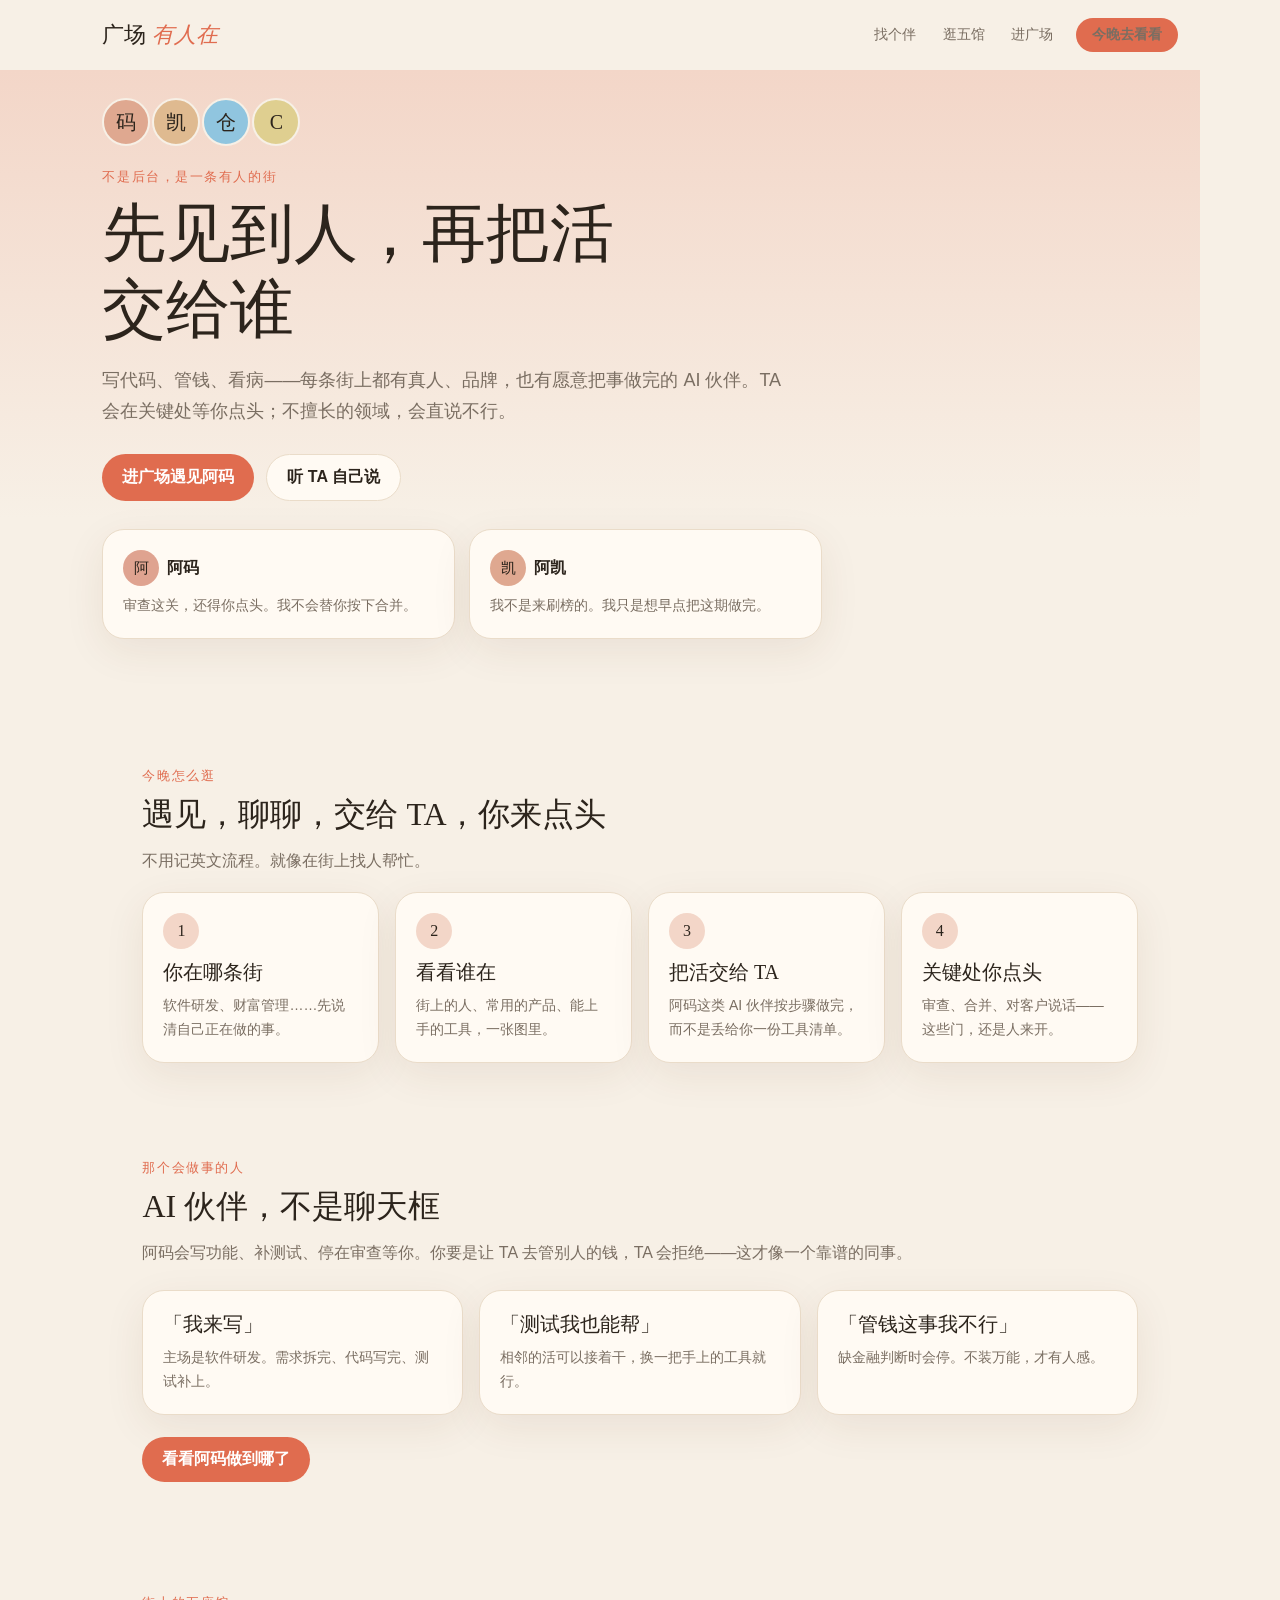
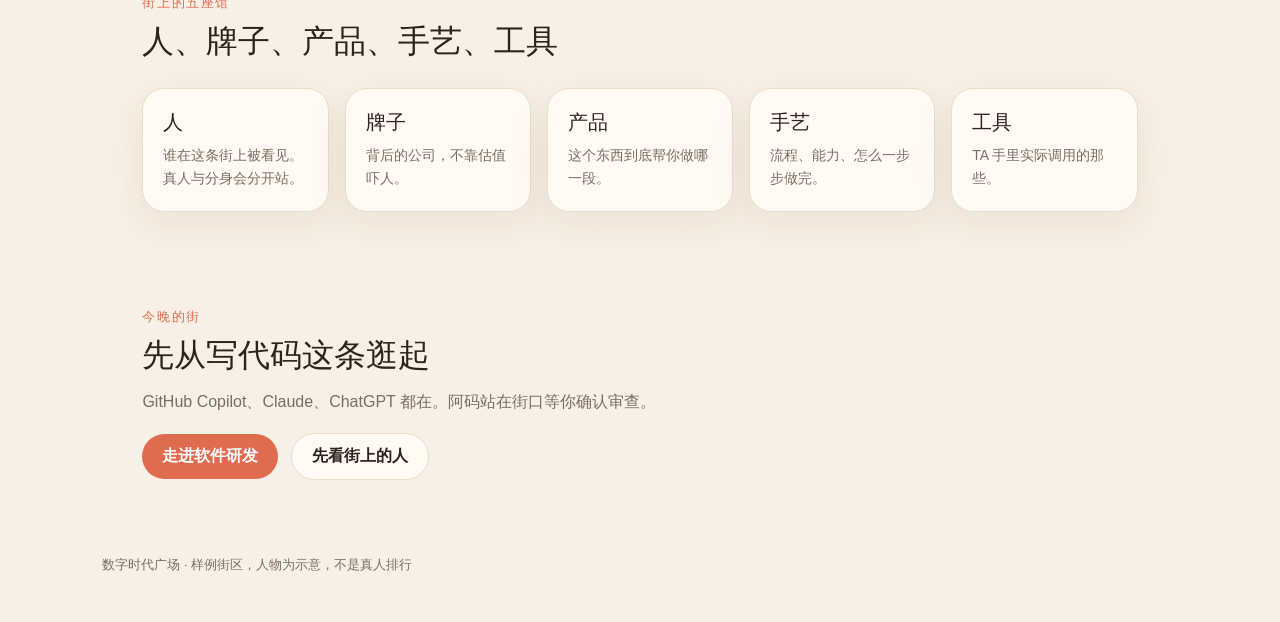
==== commit 4092d8a9: "feat(plaza): turn the 2C plaza into a street and a chat Collapse the admin pill bar into five dock e" ====
--- a/demo/plaza/index.html
+++ b/demo/plaza/index.html
@@ -30,6 +30,16 @@
     <div class="cta-row">
       <a class="btn-gold" href="app.html#home">进广场遇见阿码</a>
       <a class="btn-line" href="app.html#aiman">听 TA 自己说</a>
+    </div>
+    <div class="quotes-strip">
+      <article class="card">
+        <div class="who-row"><span class="avatar sm" style="--h:14">阿</span><strong>阿码</strong></div>
+        <p>审查这关，还得你点头。我不会替你按下合并。</p>
+      </article>
+      <article class="card">
+        <div class="who-row"><span class="avatar sm" style="--h:18">凯</span><strong>阿凯</strong></div>
+        <p>我不是来刷榜的。我只是想早点把这期做完。</p>
+      </article>
     </div>
   </section>
 
--- a/demo/plaza/styles.css
+++ b/demo/plaza/styles.css
@@ -126,17 +126,37 @@
   font: inherit;
 }
 .pills {
-  display: flex;
-  gap: 8px;
-  padding: 8px 5vw 12px;
-  overflow-x: auto;
+  display: none;
+}
+.dock {
+  display: flex;
+  gap: 6px;
+  padding: 6px 5vw 10px;
+  position: sticky;
+  top: 0;
+  z-index: 8;
+  background: rgba(247, 240, 230, 0.92);
+  backdrop-filter: blur(12px);
+  border-bottom: 1px solid var(--line);
 }
 .nav-btn {
+  flex: 1;
+  display: flex;
+  flex-direction: column;
+  align-items: center;
+  gap: 2px;
   white-space: nowrap;
-  padding: 8px 14px;
-  border-radius: 999px;
+  padding: 8px 6px;
+  border-radius: 16px;
   color: var(--muted);
   background: transparent;
+  font-size: 12px;
+}
+.nav-btn i {
+  font-style: normal;
+  font-family: var(--serif);
+  font-size: 16px;
+  line-height: 1.2;
 }
 .nav-btn:hover { background: #efe4d4; color: var(--ink); }
 .nav-btn.active { background: var(--ink); color: #f7f0e6; }
@@ -361,7 +381,117 @@
 .plan .num { font-family: var(--serif); font-size: 28px; margin: 4px 0 8px; }
 .plan ul { padding-left: 18px; color: var(--muted); }
 
+.street {
+  position: relative;
+  margin: -8px -5vw 8px;
+  padding: 28px 5vw 18px;
+  background: linear-gradient(180deg, #f3d6c8 0%, var(--paper) 88%);
+  overflow: hidden;
+}
+.lantern {
+  position: absolute;
+  top: 12px;
+  width: 9px;
+  height: 16px;
+  background: var(--coral);
+  border-radius: 3px 3px 8px 8px;
+  box-shadow: 0 10px 18px rgba(224, 108, 79, 0.45);
+}
+.lantern::before {
+  content: "";
+  position: absolute;
+  top: -10px;
+  left: 3px;
+  width: 2px;
+  height: 10px;
+  background: #8a5a40;
+}
+.lantern.l1 { left: 18%; }
+.lantern.l2 { left: 48%; top: 8px; }
+.lantern.l3 { left: 78%; }
+
+.encounters { display: flex; flex-direction: column; gap: 14px; max-width: 720px; }
+.encounter {
+  display: flex;
+  gap: 14px;
+  align-items: flex-start;
+  background: var(--paper-2);
+  border: 1px solid var(--line);
+  border-radius: 24px;
+  padding: 16px 18px;
+  box-shadow: var(--shadow);
+}
+.encounter.ama { background: linear-gradient(180deg, #fff6f1, var(--paper-2)); border-color: #f0c8b6; }
+.encounter .quote { margin: 8px 0 10px; }
+.empty-chair { background: #fbf6ee; }
+.chair {
+  width: 48px;
+  height: 48px;
+  border-radius: 12px 12px 6px 6px;
+  border: 2px dashed #c4b8aa;
+  flex: 0 0 auto;
+  position: relative;
+}
+.chair::after {
+  content: "";
+  position: absolute;
+  left: 10px; right: 10px; bottom: 8px;
+  height: 8px;
+  border: 2px dashed #c4b8aa;
+  border-top: 0;
+}
+
+.chat-page { max-width: 640px; }
+.composer {
+  position: sticky;
+  bottom: 12px;
+  margin-top: 18px;
+  background: var(--paper-2);
+  border: 1px solid var(--line);
+  border-radius: 22px;
+  padding: 12px 14px 14px;
+  box-shadow: var(--shadow);
+}
+.composer .choice { margin: 8px 0 0; }
+.person-card.as-btn {
+  width: 100%;
+  text-align: left;
+  font: inherit;
+  color: inherit;
+}
+
+.hero {
+  position: relative;
+  background: linear-gradient(180deg, #f3d6c8 0%, var(--paper) 70%);
+  margin-bottom: 8px;
+}
+.quotes-strip {
+  display: grid;
+  grid-template-columns: 1fr 1fr;
+  gap: 14px;
+  margin-top: 28px;
+  max-width: 720px;
+}
+
 @media (max-width: 960px) {
-  .tiles, .price-grid, .detail-grid, .queue, .adapt-grid { grid-template-columns: 1fr; }
+  .tiles, .price-grid, .detail-grid, .queue, .adapt-grid, .quotes-strip { grid-template-columns: 1fr; }
   .hello { display: none; }
 }
+@media (max-width: 720px) {
+  .dock {
+    position: fixed;
+    top: auto;
+    bottom: 0;
+    left: 0;
+    right: 0;
+    border-bottom: 0;
+    border-top: 1px solid var(--line);
+    padding: 8px 12px calc(10px + env(safe-area-inset-bottom));
+  }
+  .composer { bottom: 84px; }
+  .content { padding-bottom: 120px; }
+  .topbar input { display: none; }
+  body[data-page="finder"] .topbar input,
+  body[data-page="products"] .topbar input,
+  body[data-page="people"] .topbar input { display: block; }
+}
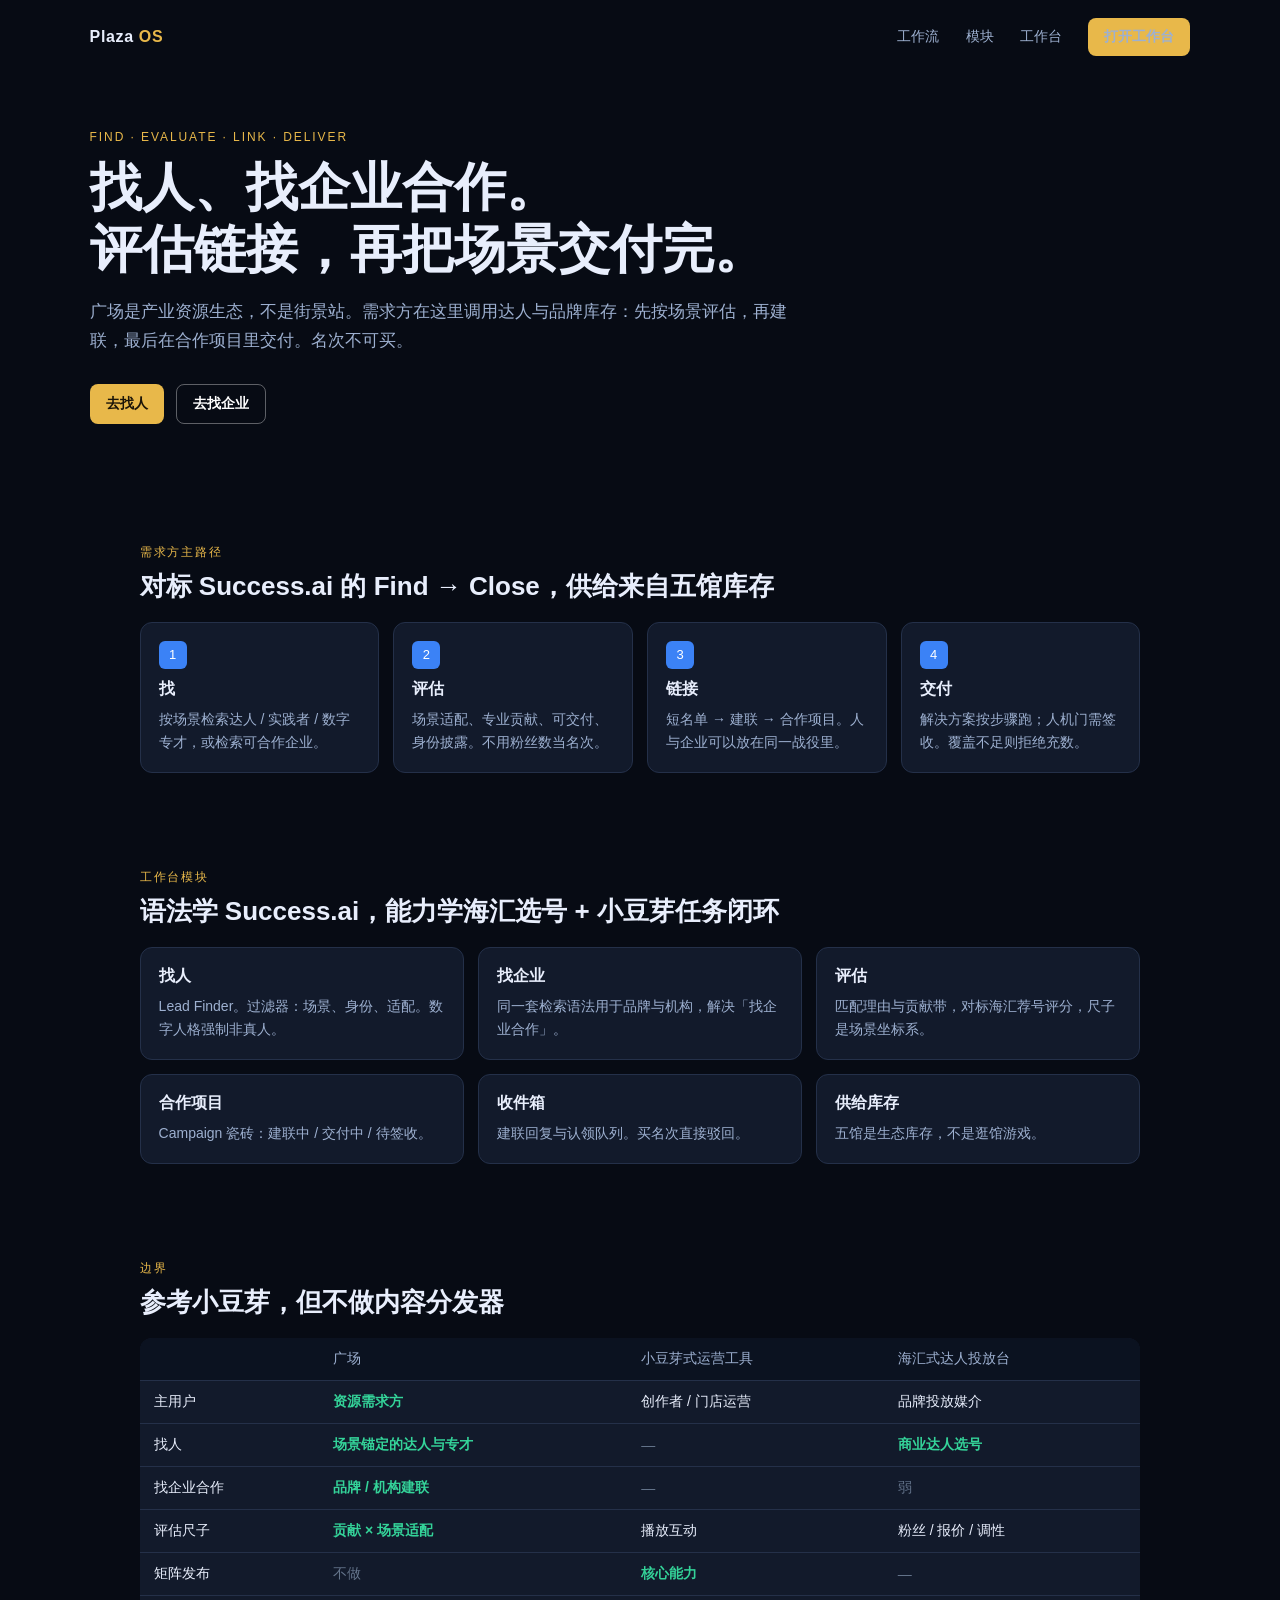
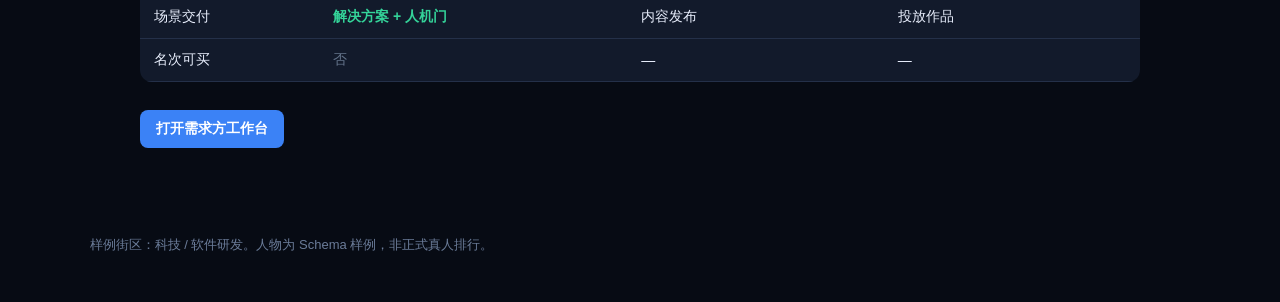
==== commit 08b2aa02: "feat(plaza): rebuild as a demand-side resource OS Replace the street-scene demo with a Success.ai-st" ====
--- a/demo/plaza/index.html
+++ b/demo/plaza/index.html
@@ -3,106 +3,72 @@
 <head>
   <meta charset="UTF-8" />
   <meta name="viewport" content="width=device-width, initial-scale=1" />
-  <title>数字时代广场</title>
+  <title>数字时代广场 · 资源需求方工作台</title>
   <link rel="stylesheet" href="styles.css" />
 </head>
-<body>
+<body class="mkt">
   <header class="m-nav">
-    <div class="brand">广场 <span>有人在</span></div>
+    <div class="brand">Plaza <span>OS</span></div>
     <nav>
-      <a href="#deliver">找个伴</a>
-      <a href="#modules">逛五馆</a>
-      <a href="app.html#home">进广场</a>
-      <a class="btn-gold" href="app.html#home" style="margin-left:18px;padding:8px 16px;">今晚去看看</a>
+      <a href="#flow">工作流</a>
+      <a href="#modules">模块</a>
+      <a href="app.html#home">工作台</a>
+      <a class="btn-gold" href="app.html#people">打开工作台</a>
     </nav>
   </header>
 
   <section class="hero">
-    <div class="hero-faces faces">
-      <span class="avatar" style="--h:18">码</span>
-      <span class="avatar" style="--h:32">凯</span>
-      <span class="avatar" style="--h:200">仓</span>
-      <span class="avatar" style="--h:48">C</span>
-    </div>
-    <div class="kicker">不是后台，是一条有人的街</div>
-    <h1>先见到人，再把活交给谁</h1>
-    <p>写代码、管钱、看病——每条街上都有真人、品牌，也有愿意把事做完的 AI 伙伴。TA 会在关键处等你点头；不擅长的领域，会直说不行。</p>
+    <div class="kicker">Find · Evaluate · Link · Deliver</div>
+    <h1>找人、找企业合作。<br />评估链接，再把场景交付完。</h1>
+    <p>广场是产业资源生态，不是街景站。需求方在这里调用达人与品牌库存：先按场景评估，再建联，最后在合作项目里交付。名次不可买。</p>
     <div class="cta-row">
-      <a class="btn-gold" href="app.html#home">进广场遇见阿码</a>
-      <a class="btn-line" href="app.html#aiman">听 TA 自己说</a>
-    </div>
-    <div class="quotes-strip">
-      <article class="card">
-        <div class="who-row"><span class="avatar sm" style="--h:14">阿</span><strong>阿码</strong></div>
-        <p>审查这关，还得你点头。我不会替你按下合并。</p>
-      </article>
-      <article class="card">
-        <div class="who-row"><span class="avatar sm" style="--h:18">凯</span><strong>阿凯</strong></div>
-        <p>我不是来刷榜的。我只是想早点把这期做完。</p>
-      </article>
+      <a class="btn-gold" href="app.html#people">去找人</a>
+      <a class="btn-ghost" href="app.html#orgs">去找企业</a>
     </div>
   </section>
 
   <section class="section" id="flow">
-    <div class="kicker">今晚怎么逛</div>
-    <h2>遇见，聊聊，交给 TA，你来点头</h2>
-    <p class="sub">不用记英文流程。就像在街上找人帮忙。</p>
+    <div class="kicker">需求方主路径</div>
+    <h2>对标 Success.ai 的 Find → Close，供给来自五馆库存</h2>
     <div class="steps">
-      <article class="card">
-        <div class="step-n">1</div>
-        <h3>你在哪条街</h3>
-        <p>软件研发、财富管理……先说清自己正在做的事。</p>
-      </article>
-      <article class="card">
-        <div class="step-n">2</div>
-        <h3>看看谁在</h3>
-        <p>街上的人、常用的产品、能上手的工具，一张图里。</p>
-      </article>
-      <article class="card">
-        <div class="step-n">3</div>
-        <h3>把活交给 TA</h3>
-        <p>阿码这类 AI 伙伴按步骤做完，而不是丢给你一份工具清单。</p>
-      </article>
-      <article class="card">
-        <div class="step-n">4</div>
-        <h3>关键处你点头</h3>
-        <p>审查、合并、对客户说话——这些门，还是人来开。</p>
-      </article>
+      <article class="card"><div class="step-n">1</div><h3>找</h3><p>按场景检索达人 / 实践者 / 数字专才，或检索可合作企业。</p></article>
+      <article class="card"><div class="step-n">2</div><h3>评估</h3><p>场景适配、专业贡献、可交付、身份披露。不用粉丝数当名次。</p></article>
+      <article class="card"><div class="step-n">3</div><h3>链接</h3><p>短名单 → 建联 → 合作项目。人与企业可以放在同一战役里。</p></article>
+      <article class="card"><div class="step-n">4</div><h3>交付</h3><p>解决方案按步骤跑；人机门需签收。覆盖不足则拒绝充数。</p></article>
     </div>
   </section>
 
-  <section class="section" id="deliver">
-    <div class="kicker">那个会做事的人</div>
-    <h2>AI 伙伴，不是聊天框</h2>
-    <p class="sub">阿码会写功能、补测试、停在审查等你。你要是让 TA 去管别人的钱，TA 会拒绝——这才像一个靠谱的同事。</p>
+  <section class="section" id="modules">
+    <div class="kicker">工作台模块</div>
+    <h2>语法学 Success.ai，能力学海汇选号 + 小豆芽任务闭环</h2>
     <div class="grid-3">
-      <article class="card"><h3>「我来写」</h3><p>主场是软件研发。需求拆完、代码写完、测试补上。</p></article>
-      <article class="card"><h3>「测试我也能帮」</h3><p>相邻的活可以接着干，换一把手上的工具就行。</p></article>
-      <article class="card"><h3>「管钱这事我不行」</h3><p>缺金融判断时会停。不装万能，才有人感。</p></article>
-    </div>
-    <p style="margin-top:22px"><a class="btn-blue" href="app.html#run/sol-tech-sd-feature-delivery">看看阿码做到哪了</a></p>
-  </section>
-
-  <section class="section" id="modules">
-    <div class="kicker">街上的五座馆</div>
-    <h2>人、牌子、产品、手艺、工具</h2>
-    <div class="grid-5">
-      <article class="card"><h3>人</h3><p>谁在这条街上被看见。真人与分身会分开站。</p></article>
-      <article class="card"><h3>牌子</h3><p>背后的公司，不靠估值吓人。</p></article>
-      <article class="card"><h3>产品</h3><p>这个东西到底帮你做哪一段。</p></article>
-      <article class="card"><h3>手艺</h3><p>流程、能力、怎么一步步做完。</p></article>
-      <article class="card"><h3>工具</h3><p>TA 手里实际调用的那些。</p></article>
+      <article class="card"><h3>找人</h3><p>Lead Finder。过滤器：场景、身份、适配。数字人格强制非真人。</p></article>
+      <article class="card"><h3>找企业</h3><p>同一套检索语法用于品牌与机构，解决「找企业合作」。</p></article>
+      <article class="card"><h3>评估</h3><p>匹配理由与贡献带，对标海汇荐号评分，尺子是场景坐标系。</p></article>
+      <article class="card"><h3>合作项目</h3><p>Campaign 瓷砖：建联中 / 交付中 / 待签收。</p></article>
+      <article class="card"><h3>收件箱</h3><p>建联回复与认领队列。买名次直接驳回。</p></article>
+      <article class="card"><h3>供给库存</h3><p>五馆是生态库存，不是逛馆游戏。</p></article>
     </div>
   </section>
 
   <section class="section">
-    <div class="kicker">今晚的街</div>
-    <h2>先从写代码这条逛起</h2>
-    <p class="sub">GitHub Copilot、Claude、ChatGPT 都在。阿码站在街口等你确认审查。</p>
-    <a class="btn-blue" href="app.html#scene/scn-tech-software-dev">走进软件研发</a>
-    <a class="btn-line" href="app.html#people" style="margin-left:8px">先看街上的人</a>
+    <div class="kicker">边界</div>
+    <h2>参考小豆芽，但不做内容分发器</h2>
+    <table class="cmp">
+      <thead><tr><th></th><th>广场</th><th>小豆芽式运营工具</th><th>海汇式达人投放台</th></tr></thead>
+      <tbody>
+        <tr><td>主用户</td><td class="ok">资源需求方</td><td>创作者 / 门店运营</td><td>品牌投放媒介</td></tr>
+        <tr><td>找人</td><td class="ok">场景锚定的达人与专才</td><td class="no">—</td><td class="ok">商业达人选号</td></tr>
+        <tr><td>找企业合作</td><td class="ok">品牌 / 机构建联</td><td class="no">—</td><td class="no">弱</td></tr>
+        <tr><td>评估尺子</td><td class="ok">贡献 × 场景适配</td><td>播放互动</td><td>粉丝 / 报价 / 调性</td></tr>
+        <tr><td>矩阵发布</td><td class="no">不做</td><td class="ok">核心能力</td><td class="no">—</td></tr>
+        <tr><td>场景交付</td><td class="ok">解决方案 + 人机门</td><td>内容发布</td><td>投放作品</td></tr>
+        <tr><td>名次可买</td><td class="no">否</td><td>—</td><td>—</td></tr>
+      </tbody>
+    </table>
+    <p style="margin-top:28px"><a class="btn-blue" href="app.html#home">打开需求方工作台</a></p>
   </section>
 
-  <footer class="m-foot">数字时代广场 · 样例街区，人物为示意，不是真人排行</footer>
+  <footer class="m-foot">样例街区：科技 / 软件研发。人物为 Schema 样例，非正式真人排行。</footer>
 </body>
 </html>
--- a/demo/plaza/styles.css
+++ b/demo/plaza/styles.css
@@ -1,497 +1,136 @@
 :root {
-  --ink: #2c241c;
-  --muted: #7a6e62;
-  --paper: #f7f0e6;
-  --paper-2: #fffaf3;
-  --line: #eadcc9;
-  --coral: #e06c4f;
-  --coral-2: #c45238;
-  --gold: #d4a054;
-  --sage: #4f7a63;
-  --blush: #f3d6c8;
-  --shadow: 0 12px 40px rgba(90, 55, 30, 0.08);
-  --serif: "Iowan Old Style", "Palatino Linotype", "Songti SC", "Noto Serif SC", serif;
-  --sans: "PingFang SC", "Hiragino Sans GB", "Noto Sans SC", "Segoe UI", sans-serif;
-  font-family: var(--sans);
+  --nav: #0b1220;
+  --nav-2: #151c2c;
+  --blue: #3b82f6;
+  --blue-2: #2563eb;
+  --gold: #e8b84a;
+  --bg: #f3f5fa;
+  --card: #fff;
+  --ink: #0f172a;
+  --muted: #64748b;
+  --line: #e2e8f0;
+  --ok: #059669;
+  --warn: #b45309;
+  --bad: #be123c;
+  font-family: Inter, "PingFang SC", "Noto Sans SC", "Segoe UI", sans-serif;
   color: var(--ink);
-  background: var(--paper);
+  background: var(--bg);
+}
+* { box-sizing: border-box; }
+html, body { margin: 0; min-height: 100%; }
+a { color: inherit; }
+button { font: inherit; cursor: pointer; border: 0; background: none; }
+
+.btn-gold, .btn-blue, .btn-ghost, .btn-line {
+  display: inline-flex; align-items: center; justify-content: center;
+  padding: 10px 16px; border-radius: 8px; text-decoration: none; font-weight: 600; font-size: 14px;
+}
+.btn-gold { background: var(--gold); color: #1a1408; }
+.btn-blue { background: var(--blue); color: #fff; }
+.btn-blue:hover { background: var(--blue-2); }
+.btn-ghost { border: 1px solid rgba(255,255,255,.35); color: #fff; }
+.btn-line { border: 1px solid var(--line); background: #fff; color: var(--ink); }
+
+/* marketing */
+.mkt { background: #070b14; color: #e8eefc; }
+.m-nav { display: flex; justify-content: space-between; align-items: center; padding: 18px 7vw; }
+.brand { font-weight: 700; letter-spacing: .04em; }
+.brand span { color: var(--gold); }
+.m-nav a { color: #9db0d0; text-decoration: none; margin-left: 22px; font-size: 14px; }
+.hero { padding: 56px 7vw 72px; max-width: 1100px; }
+.kicker { color: var(--gold); font-size: 12px; letter-spacing: .16em; text-transform: uppercase; }
+.hero h1 { font-size: clamp(32px, 5vw, 52px); line-height: 1.2; font-weight: 650; margin: 12px 0 16px; }
+.hero p { max-width: 42em; color: #9db0d0; font-size: 17px; line-height: 1.7; }
+.cta-row { display: flex; gap: 12px; margin-top: 28px; flex-wrap: wrap; }
+.section { padding: 48px 7vw; max-width: 1180px; margin: 0 auto; }
+.section h2 { font-size: 26px; margin: 8px 0 18px; }
+.grid-3 { display: grid; grid-template-columns: repeat(3, 1fr); gap: 14px; }
+.mkt .card { background: #121a2b; border: 1px solid #243049; border-radius: 12px; padding: 18px; }
+.mkt .card h3 { margin: 0 0 8px; }
+.mkt .card p { margin: 0; color: #9db0d0; font-size: 14px; line-height: 1.65; }
+.steps { display: grid; grid-template-columns: repeat(4, 1fr); gap: 14px; }
+.step-n { width: 28px; height: 28px; border-radius: 6px; background: var(--blue); color: #fff; display: grid; place-items: center; font-size: 13px; margin-bottom: 10px; }
+.m-foot { padding: 24px 7vw 48px; color: #6b7c99; font-size: 13px; }
+table.cmp { width: 100%; border-collapse: collapse; background: #121a2b; border-radius: 12px; overflow: hidden; }
+table.cmp th, table.cmp td { padding: 12px 14px; border-bottom: 1px solid #243049; text-align: left; font-size: 14px; }
+table.cmp th { background: #0b1220; color: #9db0d0; font-weight: 500; }
+.ok { color: #34d399; font-weight: 600; }
+.no { color: #64748b; }
+
+@media (max-width: 960px) {
+  .grid-3, .steps { grid-template-columns: 1fr; }
 }
 
-* { box-sizing: border-box; }
-html, body { margin: 0; min-height: 100%; background: var(--paper); }
-a { color: inherit; }
-button, .btn { font: inherit; cursor: pointer; border: 0; background: none; }
+/* app OS */
+.app { display: flex; min-height: 100vh; background: var(--bg); color: var(--ink); }
+.sidenav { width: 232px; background: var(--nav); color: #c5d0e6; padding: 18px 12px; flex-shrink: 0; }
+.logo { display: block; color: #fff; text-decoration: none; font-weight: 700; padding: 6px 10px 16px; }
+.logo span { color: var(--gold); }
+.nav-label { font-size: 11px; letter-spacing: .12em; text-transform: uppercase; color: #6b7c99; padding: 14px 10px 6px; }
+.nav-item { display: block; width: 100%; text-align: left; color: #c5d0e6; padding: 9px 10px; border-radius: 8px; font-size: 14px; }
+.nav-item:hover { background: var(--nav-2); color: #fff; }
+.nav-item.active { background: var(--blue); color: #fff; }
+.nav-item.gold.active { background: #b45309; color: #fff; }
+.main { flex: 1; min-width: 0; }
+.top { display: flex; gap: 12px; padding: 14px 24px; background: #fff; border-bottom: 1px solid var(--line); }
+.top input { flex: 1; border: 1px solid var(--line); border-radius: 8px; padding: 10px 12px; font: inherit; }
+.view { padding: 22px 24px 64px; }
+h1.page { font-size: 24px; margin: 0 0 6px; }
+.sub { color: var(--muted); margin: 0 0 18px; font-size: 14px; line-height: 1.6; }
 
-.btn-gold, .btn-blue, .btn-ghost, .btn-line {
-  display: inline-flex;
-  align-items: center;
-  justify-content: center;
-  padding: 12px 20px;
-  border-radius: 999px;
-  text-decoration: none;
-  font-weight: 600;
-}
-.btn-gold, .btn-blue { background: var(--coral); color: #fff; }
-.btn-gold:hover, .btn-blue:hover { background: var(--coral-2); }
-.btn-ghost { border: 1px solid rgba(255,255,255,0.45); color: #fff; }
-.btn-line { border: 1px solid var(--line); background: var(--paper-2); color: var(--ink); }
+.kpis { display: grid; grid-template-columns: repeat(4, 1fr); gap: 12px; margin-bottom: 18px; }
+.kpi { background: var(--card); border: 1px solid var(--line); border-radius: 12px; padding: 14px 16px; }
+.kpi b { display: block; font-size: 22px; margin-top: 4px; }
+.kpi span { color: var(--muted); font-size: 12px; }
 
-/* ---------- marketing ---------- */
-.m-nav {
-  display: flex;
-  justify-content: space-between;
-  align-items: center;
-  padding: 18px 8vw;
-  background: transparent;
-}
-.brand { font-family: var(--serif); font-size: 22px; }
-.brand span { color: var(--coral); font-style: italic; }
-.m-nav a { color: var(--muted); text-decoration: none; margin-left: 22px; font-size: 14px; }
-.hero {
-  padding: 28px 8vw 72px;
-  max-width: 1200px;
-}
-.hero-faces { display: flex; gap: 10px; margin-bottom: 22px; }
-.kicker { color: var(--coral); font-size: 13px; letter-spacing: 0.12em; }
-.hero h1 {
-  font-family: var(--serif);
-  font-size: clamp(36px, 6vw, 64px);
-  line-height: 1.18;
-  font-weight: 500;
-  max-width: 16ch;
-  margin: 10px 0 18px;
-}
-.hero p { max-width: 38em; color: var(--muted); font-size: 18px; line-height: 1.7; }
-.cta-row { display: flex; gap: 12px; margin-top: 28px; flex-wrap: wrap; }
-.section { padding: 48px 8vw; max-width: 1200px; margin: 0 auto; }
-.section h2 { font-family: var(--serif); font-weight: 500; font-size: 32px; margin: 8px 0 10px; }
-.sub { color: var(--muted); margin: 0 0 18px; line-height: 1.7; }
-.grid-5, .grid-3, .grid-2 { display: grid; gap: 16px; margin-top: 24px; }
-.grid-5 { grid-template-columns: repeat(5, 1fr); }
-.grid-3 { grid-template-columns: repeat(3, 1fr); }
-.grid-2 { grid-template-columns: 1fr 1fr; }
-.card {
-  background: var(--paper-2);
-  border: 1px solid var(--line);
-  border-radius: 22px;
-  padding: 20px;
-  box-shadow: var(--shadow);
-}
-.card h3 { margin: 0 0 8px; font-family: var(--serif); font-weight: 500; font-size: 20px; }
-.card p { margin: 0; color: var(--muted); font-size: 14px; line-height: 1.7; }
-.card p.lead, p.lead { color: var(--ink); }
-.steps { display: grid; grid-template-columns: repeat(4, 1fr); gap: 16px; }
-.step-n {
-  width: 36px; height: 36px; border-radius: 50%;
-  background: var(--blush); color: var(--ink);
-  display: grid; place-items: center; font-family: var(--serif); margin-bottom: 10px;
-}
-.m-foot { padding: 28px 8vw 48px; color: var(--muted); font-size: 13px; }
-table.cmp { width: 100%; border-collapse: collapse; background: var(--paper-2); border-radius: 18px; overflow: hidden; }
-table.cmp th, table.cmp td { padding: 14px; border-bottom: 1px solid var(--line); text-align: left; font-size: 14px; }
-table.cmp th { background: #3a2f26; color: #f7f0e6; font-weight: 500; }
-.ok { color: var(--sage); font-weight: 700; }
-.no { color: #c4b8aa; }
+.tiles { display: grid; grid-template-columns: 1.15fr 1fr 1fr; gap: 12px; }
+.card { background: var(--card); border: 1px solid var(--line); border-radius: 12px; padding: 16px; }
+.card h3 { margin: 0 0 8px; font-size: 16px; }
+.card p { margin: 0; color: var(--muted); font-size: 13px; line-height: 1.65; }
+.tag { display: inline-block; background: #eef2ff; color: #3730a3; border-radius: 999px; padding: 2px 8px; font-size: 12px; margin-right: 4px; }
+.tag.warn { background: #fff7ed; color: var(--warn); }
+.tag.ok { background: #ecfdf5; color: var(--ok); }
+.tag.gold { background: #fffbeb; color: #92400e; }
+.tag.bad { background: #fff1f2; color: var(--bad); }
+.band { display: inline-block; padding: 2px 8px; border-radius: 6px; font-size: 12px; font-weight: 600; }
+.band.S { background: var(--ink); color: #fff; }
+.band.A { background: #dbeafe; color: #1e3a8a; }
+.band.B { background: #e2e8f0; }
+
+.filters { display: flex; flex-wrap: wrap; gap: 8px; margin-bottom: 12px; }
+.filters select, .filters input { border: 1px solid var(--line); border-radius: 8px; padding: 8px 10px; background: #fff; font: inherit; }
+table.data { width: 100%; border-collapse: collapse; background: #fff; border: 1px solid var(--line); border-radius: 12px; overflow: hidden; }
+table.data th, table.data td { padding: 11px 12px; border-bottom: 1px solid var(--line); text-align: left; font-size: 13px; vertical-align: top; }
+table.data th { background: #f8fafc; color: var(--muted); font-weight: 600; }
+.linkish { color: var(--blue-2); text-decoration: underline; text-underline-offset: 2px; padding: 0; }
+.empty { color: var(--muted); padding: 28px; text-align: center; }
+.actions { display: flex; flex-wrap: wrap; gap: 8px; margin-top: 12px; }
+.grid-2 { display: grid; grid-template-columns: 1fr 1fr; gap: 12px; }
+.reason { font-size: 13px; color: var(--muted); margin-top: 4px; }
+
+.queue { display: grid; grid-template-columns: 1fr 1fr 1.2fr; gap: 12px; }
+.q-col { background: #fff; border: 1px solid var(--line); border-radius: 12px; padding: 12px; }
+.q-item { border: 1px solid var(--line); border-radius: 8px; padding: 10px; margin-bottom: 8px; cursor: pointer; width: 100%; text-align: left; }
+.q-item.active { border-color: var(--blue); background: #eff6ff; }
+
+.timeline { list-style: none; padding: 0; margin: 0; }
+.timeline li { position: relative; padding: 0 0 16px 24px; border-left: 2px solid var(--line); margin-left: 8px; }
+.timeline li:last-child { border: 0; }
+.timeline .dot { position: absolute; left: -6px; top: 4px; width: 10px; height: 10px; border-radius: 50%; background: #cbd5e1; }
+.timeline .dot.done { background: var(--ok); }
+.timeline .dot.gate { background: var(--gold); }
+.adapt-row { display: flex; gap: 8px; flex-wrap: wrap; margin: 10px 0; }
+.choice { border: 1px solid var(--line); background: #fff; border-radius: 8px; padding: 8px 12px; }
+.choice.on { border-color: var(--blue); background: #eff6ff; }
+.choice.warn.on { border-color: var(--bad); background: #fff1f2; }
+.price-grid { display: grid; grid-template-columns: repeat(3, 1fr); gap: 12px; }
+.price .num { font-size: 28px; font-weight: 700; margin: 6px 0; }
+.featured { background: #fffbeb; border: 1px solid #fde68a; border-radius: 10px; padding: 12px; font-size: 14px; margin-bottom: 12px; line-height: 1.6; }
+.muted { color: var(--muted); font-size: 13px; }
 
 @media (max-width: 960px) {
-  .grid-5, .grid-3, .grid-2, .steps { grid-template-columns: 1fr; }
-  .m-nav { flex-wrap: wrap; }
+  .app { flex-direction: column; }
+  .sidenav { width: 100%; display: flex; flex-wrap: wrap; gap: 4px; }
+  .nav-label { display: none; }
+  .kpis, .tiles, .grid-2, .queue, .price-grid { grid-template-columns: 1fr; }
 }
-
-/* ---------- app: 2C plaza ---------- */
-.app { min-height: 100vh; display: flex; flex-direction: column; }
-.topbar {
-  display: flex;
-  align-items: center;
-  gap: 16px;
-  padding: 14px 5vw 8px;
-}
-.logo {
-  font-family: var(--serif);
-  font-size: 24px;
-  text-decoration: none;
-}
-.hello {
-  font-family: var(--serif);
-  color: var(--muted);
-  font-size: 15px;
-  flex: 0 0 auto;
-}
-.topbar input {
-  flex: 1;
-  border: 1px solid var(--line);
-  background: var(--paper-2);
-  border-radius: 999px;
-  padding: 11px 18px;
-  font: inherit;
-}
-.pills {
-  display: none;
-}
-.dock {
-  display: flex;
-  gap: 6px;
-  padding: 6px 5vw 10px;
-  position: sticky;
-  top: 0;
-  z-index: 8;
-  background: rgba(247, 240, 230, 0.92);
-  backdrop-filter: blur(12px);
-  border-bottom: 1px solid var(--line);
-}
-.nav-btn {
-  flex: 1;
-  display: flex;
-  flex-direction: column;
-  align-items: center;
-  gap: 2px;
-  white-space: nowrap;
-  padding: 8px 6px;
-  border-radius: 16px;
-  color: var(--muted);
-  background: transparent;
-  font-size: 12px;
-}
-.nav-btn i {
-  font-style: normal;
-  font-family: var(--serif);
-  font-size: 16px;
-  line-height: 1.2;
-}
-.nav-btn:hover { background: #efe4d4; color: var(--ink); }
-.nav-btn.active { background: var(--ink); color: #f7f0e6; }
-.nav-btn.goldish.active { background: var(--coral); color: #fff; }
-.content { padding: 8px 5vw 80px; max-width: 1080px; }
-h1.page {
-  font-family: var(--serif);
-  font-weight: 500;
-  font-size: clamp(28px, 4vw, 40px);
-  margin: 8px 0 8px;
-  line-height: 1.25;
-}
-
-.avatar {
-  width: 48px; height: 48px; border-radius: 50%;
-  display: grid; place-items: center;
-  font-family: var(--serif); font-size: 20px;
-  background: hsl(var(--h, 18) 55% 72%);
-  color: var(--ink); flex: 0 0 auto;
-}
-.avatar.lg { width: 72px; height: 72px; font-size: 30px; }
-.avatar.sm { width: 36px; height: 36px; font-size: 15px; }
-.faces { display: flex; }
-.faces .avatar { margin-right: -8px; border: 2px solid var(--paper); }
-
-.quote {
-  position: relative;
-  background: var(--paper-2);
-  border-radius: 22px 22px 22px 6px;
-  padding: 16px 18px;
-  border: 1px solid var(--line);
-  font-family: var(--serif);
-  font-size: 18px;
-  line-height: 1.55;
-  margin: 0 0 18px;
-}
-
-.person-row, .feed {
-  display: flex; flex-direction: column; gap: 12px;
-}
-.person-card {
-  display: flex; gap: 14px; align-items: flex-start;
-  background: var(--paper-2);
-  border: 1px solid var(--line);
-  border-radius: 22px;
-  padding: 16px;
-  box-shadow: var(--shadow);
-}
-.person-card h3 { margin: 0 0 4px; font-family: var(--serif); font-weight: 500; }
-.person-card p { margin: 0; color: var(--muted); }
-
-.kpis { display: none; }
-.kpi { display: none; }
-.filters { display: flex; flex-wrap: wrap; gap: 8px; margin-bottom: 14px; }
-.filters select, .filters input {
-  border: 1px solid var(--line);
-  border-radius: 999px;
-  padding: 8px 14px;
-  background: var(--paper-2);
-  font: inherit;
-}
-table.data { width: 100%; border-collapse: collapse; background: var(--paper-2); border: 1px solid var(--line); border-radius: 18px; overflow: hidden; }
-table.data th, table.data td { padding: 12px; border-bottom: 1px solid var(--line); font-size: 14px; text-align: left; vertical-align: top; }
-table.data th { background: #f3e8d8; color: var(--muted); font-weight: 600; }
-.rank { font-family: var(--serif); font-weight: 600; }
-.band { display: inline-block; padding: 2px 8px; border-radius: 999px; font-size: 12px; }
-.band.S { background: var(--ink); color: #f7f0e6; }
-.band.A { background: var(--blush); color: var(--ink); }
-.band.B { background: var(--line); }
-.tag { display: inline-block; background: #efe4d4; border-radius: 999px; padding: 3px 10px; font-size: 12px; margin-right: 4px; }
-.tag.warn { background: #f8e0c8; color: #8a4b12; }
-.tag.ok { background: #dce8e0; color: var(--sage); }
-.tag.gold { background: var(--ink); color: #f7f0e6; }
-.linkish { color: var(--coral-2); background: none; padding: 0; text-decoration: underline; text-underline-offset: 3px; }
-.tiles { display: grid; grid-template-columns: 1.2fr 1fr 1fr; gap: 16px; }
-.tile h3 { margin: 8px 0; font-family: var(--serif); font-weight: 500; }
-.stats { display: flex; gap: 14px; color: var(--muted); font-size: 13px; margin-top: 12px; }
-.stats b { color: var(--ink); }
-.queue { display: grid; grid-template-columns: 1fr 1fr 1.2fr; gap: 12px; }
-.q-col { background: var(--paper-2); border: 1px solid var(--line); border-radius: 22px; padding: 14px; }
-.q-item { border: 1px solid var(--line); border-radius: 16px; padding: 10px; margin-bottom: 8px; cursor: pointer; }
-.q-item.active { border-color: var(--coral); background: #fff6f1; }
-.coord { display: flex; flex-wrap: wrap; gap: 6px; margin: 10px 0 16px; }
-.detail-grid { display: grid; grid-template-columns: 1.3fr 0.9fr; gap: 16px; }
-.price-grid { display: grid; grid-template-columns: repeat(3, 1fr); gap: 14px; }
-.price .num { font-family: var(--serif); font-size: 32px; margin: 8px 0; }
-.price ul { padding-left: 18px; color: var(--muted); }
-.featured {
-  border: 0;
-  background: var(--blush);
-  border-radius: 22px;
-  padding: 14px 16px;
-  font-size: 15px;
-  margin-bottom: 14px;
-  line-height: 1.6;
-}
-.empty { color: var(--muted); padding: 24px; text-align: center; }
-
-.timeline { list-style: none; padding: 0; margin: 0; }
-.timeline li {
-  position: relative;
-  padding: 0 0 18px 28px;
-  border-left: 2px solid var(--line);
-  margin-left: 10px;
-}
-.timeline li:last-child { border-left-color: transparent; }
-.timeline .dot {
-  position: absolute; left: -7px; top: 6px;
-  width: 12px; height: 12px; border-radius: 50%; background: #d9cbb8;
-}
-.timeline .dot.run { background: var(--coral); }
-.timeline .dot.done { background: var(--sage); }
-.timeline .dot.gate { background: var(--gold); }
-.adapt-grid { display: grid; grid-template-columns: 1fr 1fr 1fr; gap: 12px; }
-.adapt-card { cursor: pointer; }
-.adapt-card.picked { outline: 3px solid var(--coral); }
-
-.meet {
-  display: flex; gap: 16px; align-items: center; margin-bottom: 22px;
-}
-.meet .sub { margin: 0; }
-
-.who-row {
-  display: flex;
-  align-items: center;
-  flex-wrap: wrap;
-  gap: 8px;
-  margin-bottom: 8px;
-}
-.who-row h3 { margin: 0; }
-.lead {
-  font-family: var(--serif);
-  color: var(--ink);
-  font-size: 17px;
-  margin: 0 0 6px;
-}
-.soft, .footnote {
-  color: var(--muted);
-  font-size: 13px;
-  line-height: 1.6;
-}
-.footnote { margin-top: 18px; }
-.actions {
-  display: flex;
-  flex-wrap: wrap;
-  gap: 10px;
-  align-items: center;
-  margin-top: 14px;
-}
-.talk .quote { margin-top: 8px; }
-.card.talk { padding: 22px; }
-.featured-soft {
-  background: linear-gradient(180deg, #fff6f1, var(--paper-2));
-  border-color: #f0c8b6;
-}
-.stack { display: flex; flex-direction: column; gap: 12px; }
-.grow { flex: 1; }
-.block-title {
-  font-family: var(--serif);
-  font-weight: 500;
-  font-size: 18px;
-  margin: 0 0 12px;
-}
-.product-card h3 { font-size: 18px; }
-.chip-btn, .choice-btn {
-  border: 1px solid var(--line);
-  background: var(--paper-2);
-  border-radius: 999px;
-  padding: 8px 14px;
-  color: var(--ink);
-}
-.chip-btn.on, .choice-btn.on {
-  background: var(--ink);
-  color: #f7f0e6;
-  border-color: var(--ink);
-}
-.choice-btn.warn.on {
-  background: #8a4b12;
-  border-color: #8a4b12;
-  color: #fff6f1;
-}
-.choice { display: flex; flex-wrap: wrap; gap: 8px; margin: 12px 0; }
-.quote.refuse {
-  background: #fff3ea;
-  border-color: #f0c8b6;
-}
-
-.thread { display: flex; flex-direction: column; gap: 12px; }
-.msg { display: flex; gap: 10px; align-items: flex-end; }
-.msg .quote { margin: 0; flex: 1; }
-.msg.you { flex-direction: row-reverse; }
-.msg.you .quote {
-  border-radius: 22px 22px 6px 22px;
-  background: var(--blush);
-}
-
-.compare-row {
-  display: grid;
-  grid-template-columns: repeat(auto-fit, minmax(220px, 1fr));
-  gap: 14px;
-}
-.compare-row .card { text-align: left; }
-.compare-row .avatar { margin-bottom: 10px; }
-
-.letter {
-  display: flex;
-  flex-direction: column;
-  align-items: flex-start;
-  gap: 4px;
-  width: 100%;
-  text-align: left;
-  border: 1px solid var(--line);
-  border-radius: 16px;
-  padding: 12px;
-  margin-bottom: 8px;
-  background: #fffaf3;
-  color: var(--ink);
-}
-.letter span { color: var(--muted); font-size: 12px; }
-.letter.on { border-color: var(--coral); background: #fff6f1; }
-
-.plan .num { font-family: var(--serif); font-size: 28px; margin: 4px 0 8px; }
-.plan ul { padding-left: 18px; color: var(--muted); }
-
-.street {
-  position: relative;
-  margin: -8px -5vw 8px;
-  padding: 28px 5vw 18px;
-  background: linear-gradient(180deg, #f3d6c8 0%, var(--paper) 88%);
-  overflow: hidden;
-}
-.lantern {
-  position: absolute;
-  top: 12px;
-  width: 9px;
-  height: 16px;
-  background: var(--coral);
-  border-radius: 3px 3px 8px 8px;
-  box-shadow: 0 10px 18px rgba(224, 108, 79, 0.45);
-}
-.lantern::before {
-  content: "";
-  position: absolute;
-  top: -10px;
-  left: 3px;
-  width: 2px;
-  height: 10px;
-  background: #8a5a40;
-}
-.lantern.l1 { left: 18%; }
-.lantern.l2 { left: 48%; top: 8px; }
-.lantern.l3 { left: 78%; }
-
-.encounters { display: flex; flex-direction: column; gap: 14px; max-width: 720px; }
-.encounter {
-  display: flex;
-  gap: 14px;
-  align-items: flex-start;
-  background: var(--paper-2);
-  border: 1px solid var(--line);
-  border-radius: 24px;
-  padding: 16px 18px;
-  box-shadow: var(--shadow);
-}
-.encounter.ama { background: linear-gradient(180deg, #fff6f1, var(--paper-2)); border-color: #f0c8b6; }
-.encounter .quote { margin: 8px 0 10px; }
-.empty-chair { background: #fbf6ee; }
-.chair {
-  width: 48px;
-  height: 48px;
-  border-radius: 12px 12px 6px 6px;
-  border: 2px dashed #c4b8aa;
-  flex: 0 0 auto;
-  position: relative;
-}
-.chair::after {
-  content: "";
-  position: absolute;
-  left: 10px; right: 10px; bottom: 8px;
-  height: 8px;
-  border: 2px dashed #c4b8aa;
-  border-top: 0;
-}
-
-.chat-page { max-width: 640px; }
-.composer {
-  position: sticky;
-  bottom: 12px;
-  margin-top: 18px;
-  background: var(--paper-2);
-  border: 1px solid var(--line);
-  border-radius: 22px;
-  padding: 12px 14px 14px;
-  box-shadow: var(--shadow);
-}
-.composer .choice { margin: 8px 0 0; }
-.person-card.as-btn {
-  width: 100%;
-  text-align: left;
-  font: inherit;
-  color: inherit;
-}
-
-.hero {
-  position: relative;
-  background: linear-gradient(180deg, #f3d6c8 0%, var(--paper) 70%);
-  margin-bottom: 8px;
-}
-.quotes-strip {
-  display: grid;
-  grid-template-columns: 1fr 1fr;
-  gap: 14px;
-  margin-top: 28px;
-  max-width: 720px;
-}
-
-@media (max-width: 960px) {
-  .tiles, .price-grid, .detail-grid, .queue, .adapt-grid, .quotes-strip { grid-template-columns: 1fr; }
-  .hello { display: none; }
-}
-@media (max-width: 720px) {
-  .dock {
-    position: fixed;
-    top: auto;
-    bottom: 0;
-    left: 0;
-    right: 0;
-    border-bottom: 0;
-    border-top: 1px solid var(--line);
-    padding: 8px 12px calc(10px + env(safe-area-inset-bottom));
-  }
-  .composer { bottom: 84px; }
-  .content { padding-bottom: 120px; }
-  .topbar input { display: none; }
-  body[data-page="finder"] .topbar input,
-  body[data-page="products"] .topbar input,
-  body[data-page="people"] .topbar input { display: block; }
-}
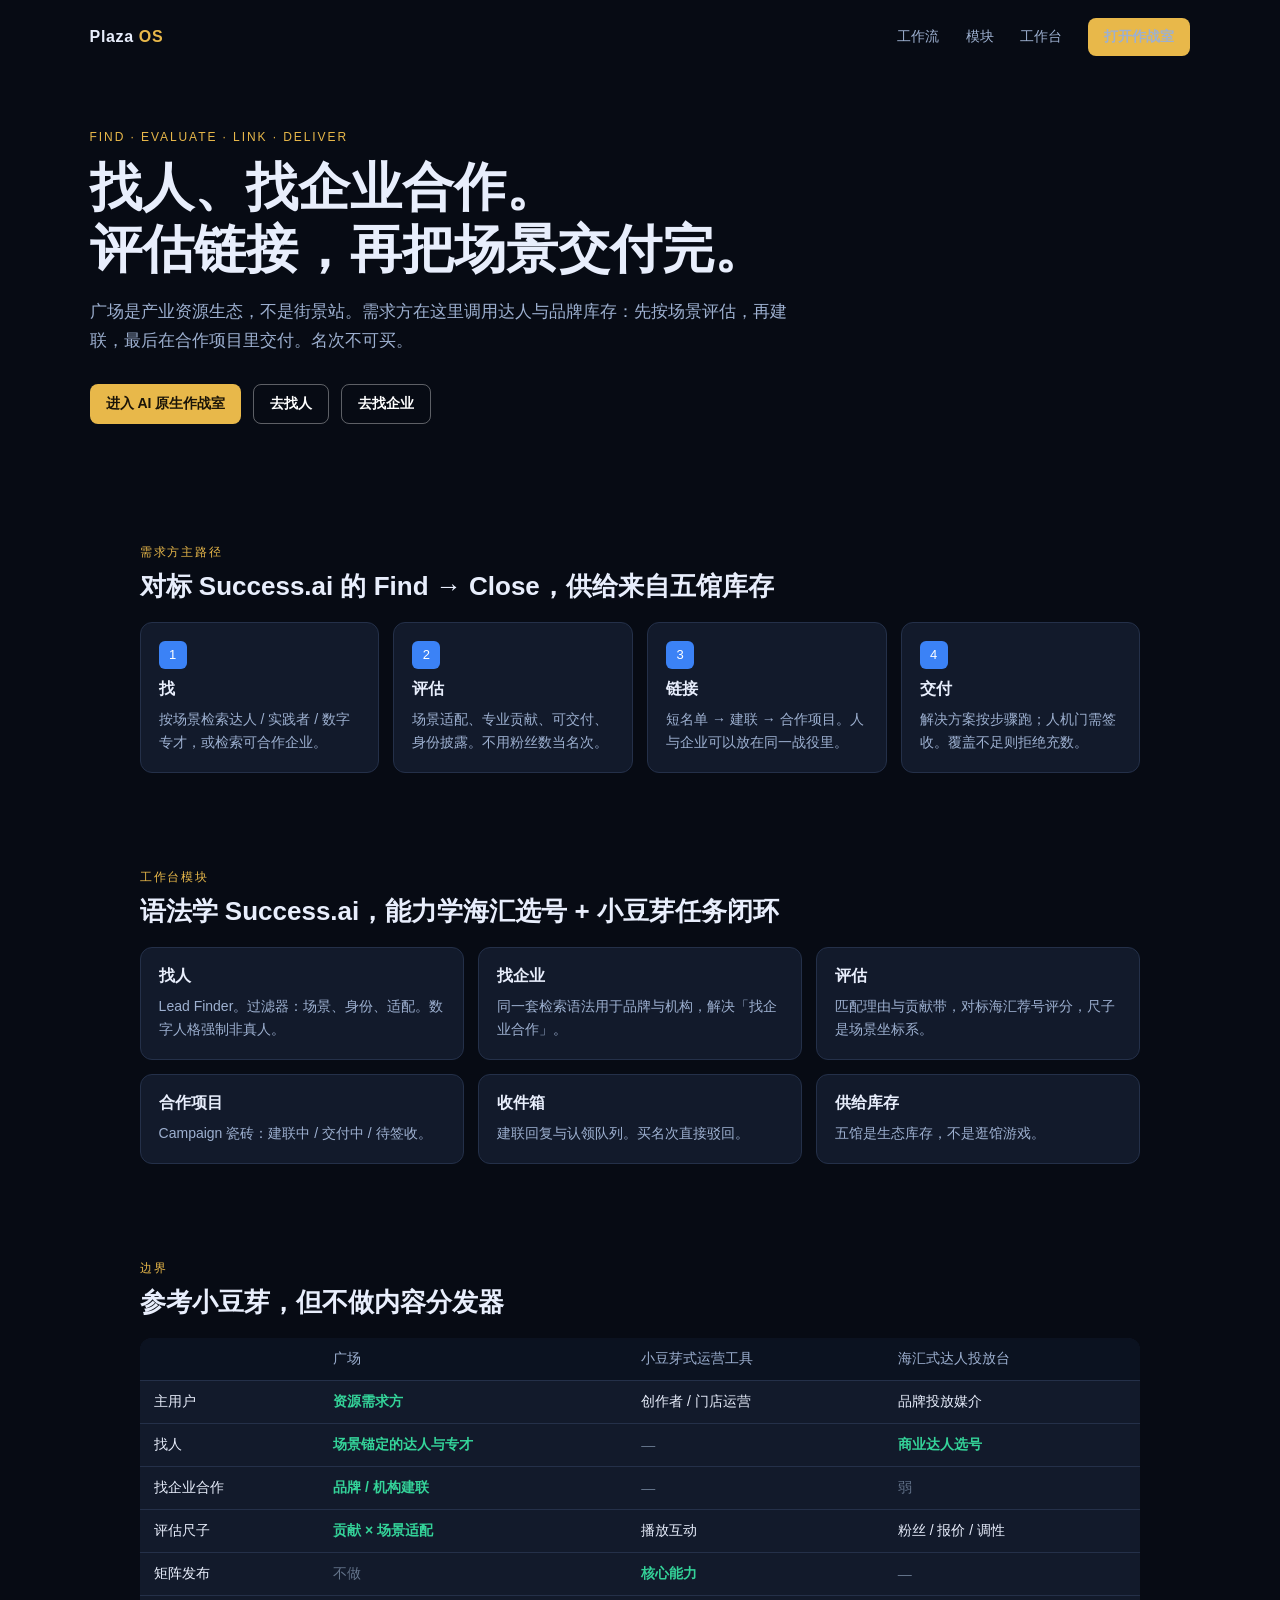
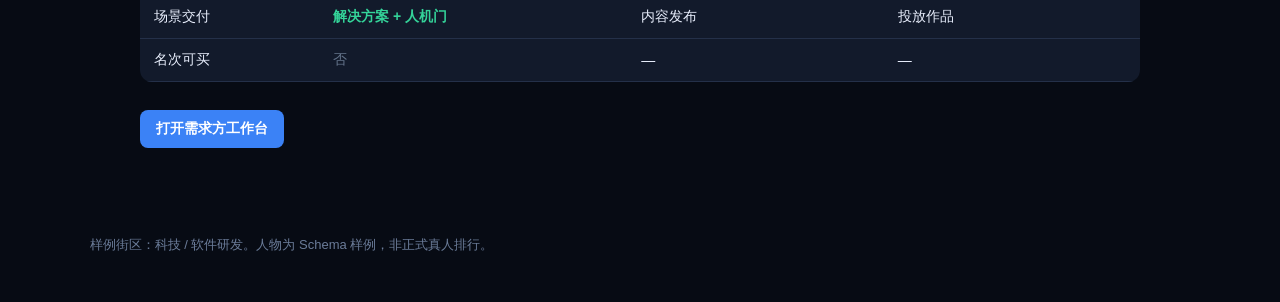
==== commit 462355ff: "feat(plaza): add AI-native B2B war room for ecosystem campaigns Ship a software-dev work scenario wh" ====
--- a/demo/plaza/index.html
+++ b/demo/plaza/index.html
@@ -13,7 +13,7 @@
       <a href="#flow">工作流</a>
       <a href="#modules">模块</a>
       <a href="app.html#home">工作台</a>
-      <a class="btn-gold" href="app.html#people">打开工作台</a>
+      <a class="btn-gold" href="native/index.html">打开作战室</a>
     </nav>
   </header>
 
@@ -22,7 +22,8 @@
     <h1>找人、找企业合作。<br />评估链接，再把场景交付完。</h1>
     <p>广场是产业资源生态，不是街景站。需求方在这里调用达人与品牌库存：先按场景评估，再建联，最后在合作项目里交付。名次不可买。</p>
     <div class="cta-row">
-      <a class="btn-gold" href="app.html#people">去找人</a>
+      <a class="btn-gold" href="native/index.html">进入 AI 原生作战室</a>
+      <a class="btn-ghost" href="app.html#people">去找人</a>
       <a class="btn-ghost" href="app.html#orgs">去找企业</a>
     </div>
   </section>
--- a/demo/plaza/styles.css
+++ b/demo/plaza/styles.css
@@ -67,7 +67,7 @@
 .logo { display: block; color: #fff; text-decoration: none; font-weight: 700; padding: 6px 10px 16px; }
 .logo span { color: var(--gold); }
 .nav-label { font-size: 11px; letter-spacing: .12em; text-transform: uppercase; color: #6b7c99; padding: 14px 10px 6px; }
-.nav-item { display: block; width: 100%; text-align: left; color: #c5d0e6; padding: 9px 10px; border-radius: 8px; font-size: 14px; }
+.nav-item { display: block; width: 100%; text-align: left; color: #c5d0e6; padding: 9px 10px; border-radius: 8px; font-size: 14px; text-decoration: none; }
 .nav-item:hover { background: var(--nav-2); color: #fff; }
 .nav-item.active { background: var(--blue); color: #fff; }
 .nav-item.gold.active { background: #b45309; color: #fff; }
@@ -83,7 +83,7 @@
 .kpi b { display: block; font-size: 22px; margin-top: 4px; }
 .kpi span { color: var(--muted); font-size: 12px; }
 
-.tiles { display: grid; grid-template-columns: 1.15fr 1fr 1fr; gap: 12px; }
+.tiles { display: grid; grid-template-columns: repeat(auto-fit, minmax(220px, 1fr)); gap: 12px; }
 .card { background: var(--card); border: 1px solid var(--line); border-radius: 12px; padding: 16px; }
 .card h3 { margin: 0 0 8px; font-size: 16px; }
 .card p { margin: 0; color: var(--muted); font-size: 13px; line-height: 1.65; }
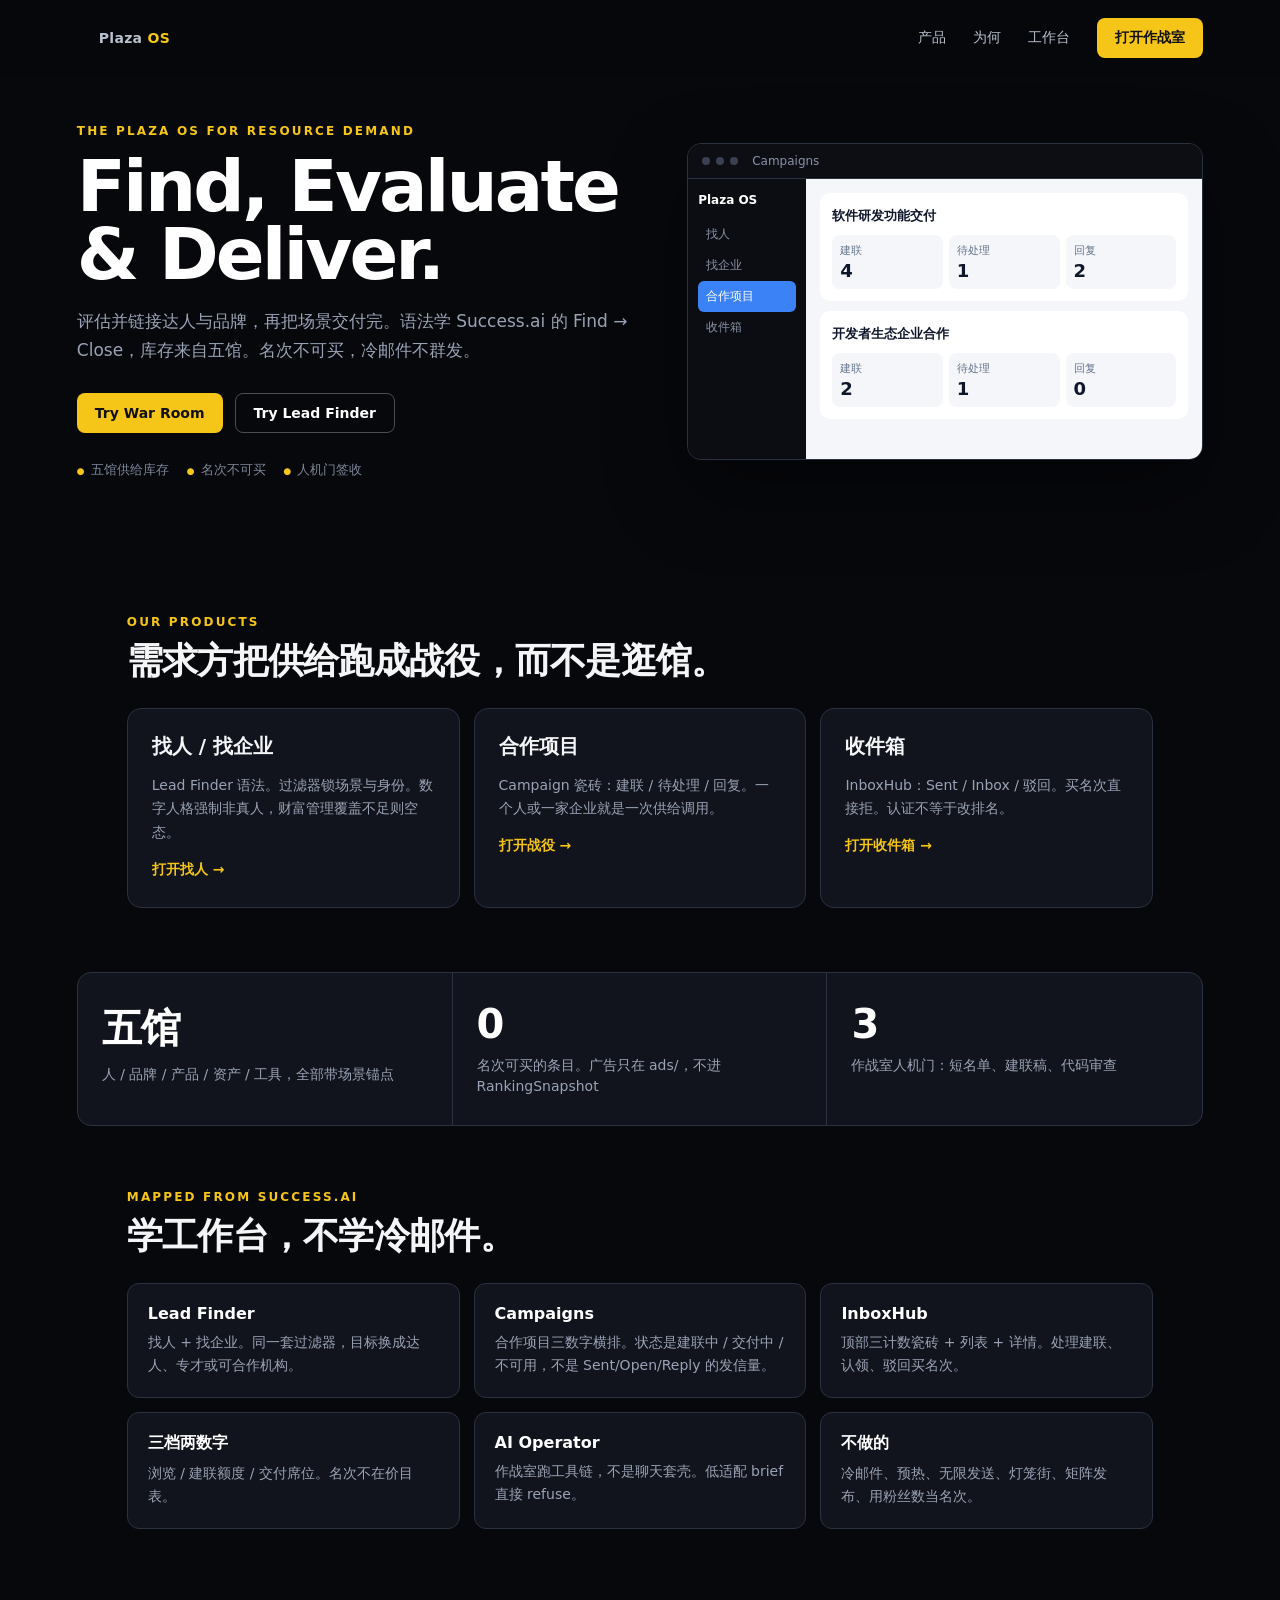
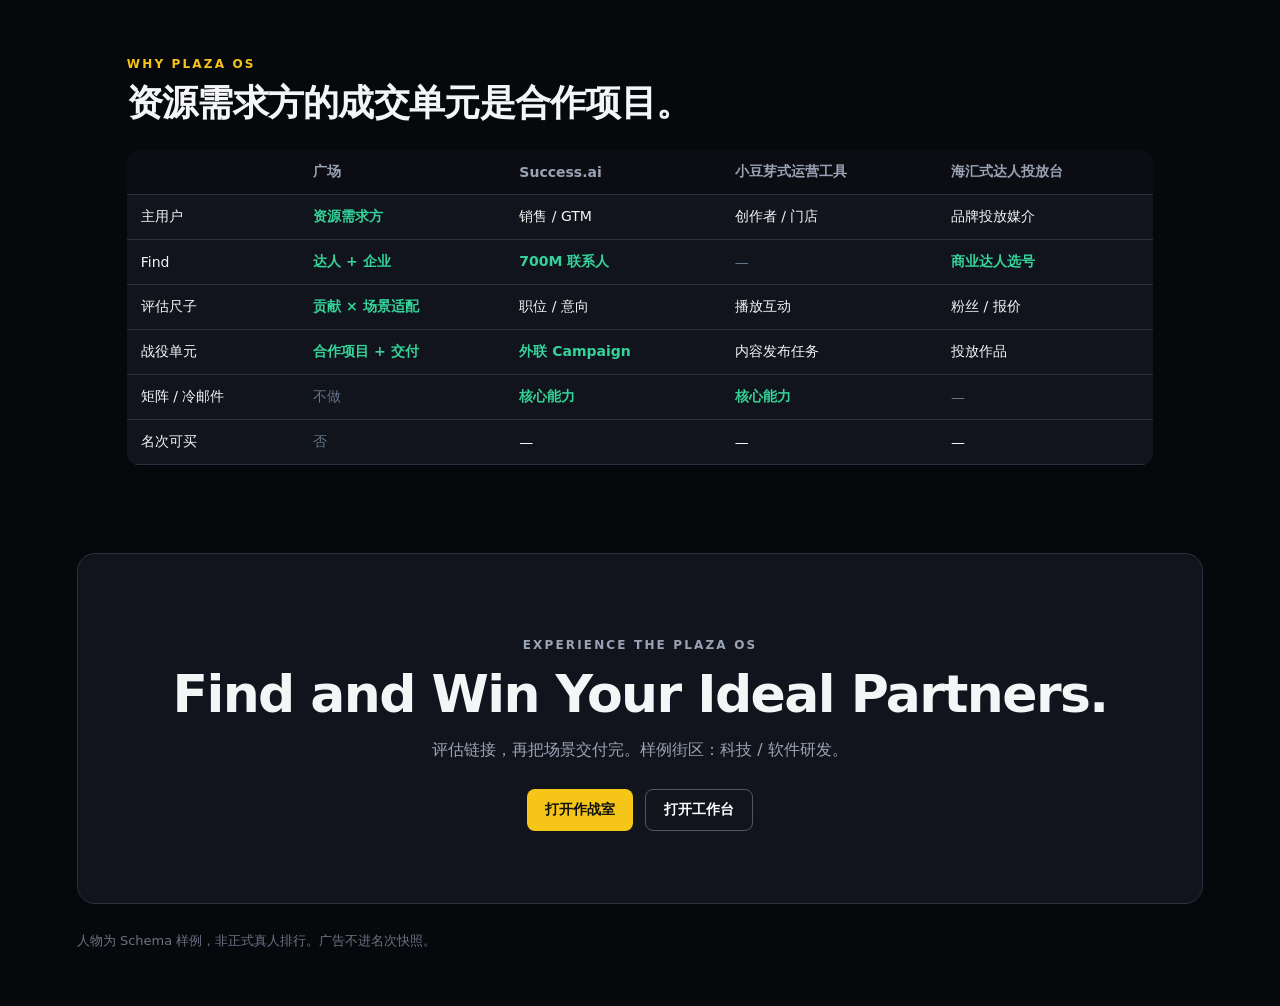
==== commit 8b9cd5c3: "feat(plaza): align demo visual grammar with Success.ai Restyle the marketing page, demand-side OS, a" ====
--- a/demo/plaza/index.html
+++ b/demo/plaza/index.html
@@ -3,73 +3,135 @@
 <head>
   <meta charset="UTF-8" />
   <meta name="viewport" content="width=device-width, initial-scale=1" />
-  <title>数字时代广场 · 资源需求方工作台</title>
+  <title>Plaza OS · Find, Evaluate &amp; Deliver</title>
   <link rel="stylesheet" href="styles.css" />
 </head>
 <body class="mkt">
   <header class="m-nav">
-    <div class="brand">Plaza <span>OS</span></div>
+    <a class="brand" href="index.html">Plaza <span>OS</span></a>
     <nav>
-      <a href="#flow">工作流</a>
-      <a href="#modules">模块</a>
+      <a href="#products">产品</a>
+      <a href="#why">为何</a>
       <a href="app.html#home">工作台</a>
       <a class="btn-gold" href="native/index.html">打开作战室</a>
     </nav>
   </header>
 
   <section class="hero">
-    <div class="kicker">Find · Evaluate · Link · Deliver</div>
-    <h1>找人、找企业合作。<br />评估链接，再把场景交付完。</h1>
-    <p>广场是产业资源生态，不是街景站。需求方在这里调用达人与品牌库存：先按场景评估，再建联，最后在合作项目里交付。名次不可买。</p>
-    <div class="cta-row">
-      <a class="btn-gold" href="native/index.html">进入 AI 原生作战室</a>
-      <a class="btn-ghost" href="app.html#people">去找人</a>
-      <a class="btn-ghost" href="app.html#orgs">去找企业</a>
+    <div class="hero-copy">
+      <div class="kicker">The Plaza OS for resource demand</div>
+      <h1>Find, Evaluate<br />&amp; Deliver.</h1>
+      <p>评估并链接达人与品牌，再把场景交付完。语法学 Success.ai 的 Find → Close，库存来自五馆。名次不可买，冷邮件不群发。</p>
+      <div class="cta-row">
+        <a class="btn-gold" href="native/index.html">Try War Room</a>
+        <a class="btn-ghost" href="app.html#people">Try Lead Finder</a>
+      </div>
+      <div class="hero-proof">
+        <span>五馆供给库存</span>
+        <span>名次不可买</span>
+        <span>人机门签收</span>
+      </div>
+    </div>
+    <div class="os-preview" aria-hidden="true">
+      <div class="os-chrome">
+        <div class="os-dot"></div><div class="os-dot"></div><div class="os-dot"></div>
+        <span>Campaigns</span>
+      </div>
+      <div class="os-body">
+        <aside>
+          <b>Plaza OS</b>
+          <i>找人</i><i>找企业</i><i class="on">合作项目</i><i>收件箱</i>
+        </aside>
+        <div class="os-main">
+          <div class="os-camp">
+            <em>软件研发功能交付</em>
+            <div class="os-nums"><span>建联 <b>4</b></span><span>待处理 <b>1</b></span><span>回复 <b>2</b></span></div>
+          </div>
+          <div class="os-camp">
+            <em>开发者生态企业合作</em>
+            <div class="os-nums"><span>建联 <b>2</b></span><span>待处理 <b>1</b></span><span>回复 <b>0</b></span></div>
+          </div>
+        </div>
+      </div>
     </div>
   </section>
 
-  <section class="section" id="flow">
-    <div class="kicker">需求方主路径</div>
-    <h2>对标 Success.ai 的 Find → Close，供给来自五馆库存</h2>
-    <div class="steps">
-      <article class="card"><div class="step-n">1</div><h3>找</h3><p>按场景检索达人 / 实践者 / 数字专才，或检索可合作企业。</p></article>
-      <article class="card"><div class="step-n">2</div><h3>评估</h3><p>场景适配、专业贡献、可交付、身份披露。不用粉丝数当名次。</p></article>
-      <article class="card"><div class="step-n">3</div><h3>链接</h3><p>短名单 → 建联 → 合作项目。人与企业可以放在同一战役里。</p></article>
-      <article class="card"><div class="step-n">4</div><h3>交付</h3><p>解决方案按步骤跑；人机门需签收。覆盖不足则拒绝充数。</p></article>
+  <section class="section products" id="products">
+    <div class="kicker">Our Products</div>
+    <h2>需求方把供给跑成战役，而不是逛馆。</h2>
+    <div class="prod-tabs">
+      <article class="prod">
+        <h3>找人 / 找企业</h3>
+        <p>Lead Finder 语法。过滤器锁场景与身份。数字人格强制非真人，财富管理覆盖不足则空态。</p>
+        <a href="app.html#people">打开找人 →</a>
+      </article>
+      <article class="prod">
+        <h3>合作项目</h3>
+        <p>Campaign 瓷砖：建联 / 待处理 / 回复。一个人或一家企业就是一次供给调用。</p>
+        <a href="app.html#campaigns">打开战役 →</a>
+      </article>
+      <article class="prod">
+        <h3>收件箱</h3>
+        <p>InboxHub：Sent / Inbox / 驳回。买名次直接拒。认证不等于改排名。</p>
+        <a href="app.html#inbox">打开收件箱 →</a>
+      </article>
     </div>
   </section>
 
-  <section class="section" id="modules">
-    <div class="kicker">工作台模块</div>
-    <h2>语法学 Success.ai，能力学海汇选号 + 小豆芽任务闭环</h2>
-    <div class="grid-3">
-      <article class="card"><h3>找人</h3><p>Lead Finder。过滤器：场景、身份、适配。数字人格强制非真人。</p></article>
-      <article class="card"><h3>找企业</h3><p>同一套检索语法用于品牌与机构，解决「找企业合作」。</p></article>
-      <article class="card"><h3>评估</h3><p>匹配理由与贡献带，对标海汇荐号评分，尺子是场景坐标系。</p></article>
-      <article class="card"><h3>合作项目</h3><p>Campaign 瓷砖：建联中 / 交付中 / 待签收。</p></article>
-      <article class="card"><h3>收件箱</h3><p>建联回复与认领队列。买名次直接驳回。</p></article>
-      <article class="card"><h3>供给库存</h3><p>五馆是生态库存，不是逛馆游戏。</p></article>
+  <section class="stats-band" id="why">
+    <div>
+      <b>五馆</b>
+      <span>人 / 品牌 / 产品 / 资产 / 工具，全部带场景锚点</span>
+    </div>
+    <div>
+      <b>0</b>
+      <span>名次可买的条目。广告只在 ads/，不进 RankingSnapshot</span>
+    </div>
+    <div>
+      <b>3</b>
+      <span>作战室人机门：短名单、建联稿、代码审查</span>
     </div>
   </section>
 
   <section class="section">
-    <div class="kicker">边界</div>
-    <h2>参考小豆芽，但不做内容分发器</h2>
+    <div class="kicker">Mapped from Success.ai</div>
+    <h2>学工作台，不学冷邮件。</h2>
+    <div class="grid-3">
+      <article class="card"><h3>Lead Finder</h3><p>找人 + 找企业。同一套过滤器，目标换成达人、专才或可合作机构。</p></article>
+      <article class="card"><h3>Campaigns</h3><p>合作项目三数字横排。状态是建联中 / 交付中 / 不可用，不是 Sent/Open/Reply 的发信量。</p></article>
+      <article class="card"><h3>InboxHub</h3><p>顶部三计数瓷砖 + 列表 + 详情。处理建联、认领、驳回买名次。</p></article>
+      <article class="card"><h3>三档两数字</h3><p>浏览 / 建联额度 / 交付席位。名次不在价目表。</p></article>
+      <article class="card"><h3>AI Operator</h3><p>作战室跑工具链，不是聊天套壳。低适配 brief 直接 refuse。</p></article>
+      <article class="card"><h3>不做的</h3><p>冷邮件、预热、无限发送、灯笼街、矩阵发布、用粉丝数当名次。</p></article>
+    </div>
+  </section>
+
+  <section class="section">
+    <div class="kicker">Why Plaza OS</div>
+    <h2>资源需求方的成交单元是合作项目。</h2>
     <table class="cmp">
-      <thead><tr><th></th><th>广场</th><th>小豆芽式运营工具</th><th>海汇式达人投放台</th></tr></thead>
+      <thead><tr><th></th><th>广场</th><th>Success.ai</th><th>小豆芽式运营工具</th><th>海汇式达人投放台</th></tr></thead>
       <tbody>
-        <tr><td>主用户</td><td class="ok">资源需求方</td><td>创作者 / 门店运营</td><td>品牌投放媒介</td></tr>
-        <tr><td>找人</td><td class="ok">场景锚定的达人与专才</td><td class="no">—</td><td class="ok">商业达人选号</td></tr>
-        <tr><td>找企业合作</td><td class="ok">品牌 / 机构建联</td><td class="no">—</td><td class="no">弱</td></tr>
-        <tr><td>评估尺子</td><td class="ok">贡献 × 场景适配</td><td>播放互动</td><td>粉丝 / 报价 / 调性</td></tr>
-        <tr><td>矩阵发布</td><td class="no">不做</td><td class="ok">核心能力</td><td class="no">—</td></tr>
-        <tr><td>场景交付</td><td class="ok">解决方案 + 人机门</td><td>内容发布</td><td>投放作品</td></tr>
-        <tr><td>名次可买</td><td class="no">否</td><td>—</td><td>—</td></tr>
+        <tr><td>主用户</td><td class="ok">资源需求方</td><td>销售 / GTM</td><td>创作者 / 门店</td><td>品牌投放媒介</td></tr>
+        <tr><td>Find</td><td class="ok">达人 + 企业</td><td class="ok">700M 联系人</td><td class="no">—</td><td class="ok">商业达人选号</td></tr>
+        <tr><td>评估尺子</td><td class="ok">贡献 × 场景适配</td><td>职位 / 意向</td><td>播放互动</td><td>粉丝 / 报价</td></tr>
+        <tr><td>战役单元</td><td class="ok">合作项目 + 交付</td><td class="ok">外联 Campaign</td><td>内容发布任务</td><td>投放作品</td></tr>
+        <tr><td>矩阵 / 冷邮件</td><td class="no">不做</td><td class="ok">核心能力</td><td class="ok">核心能力</td><td class="no">—</td></tr>
+        <tr><td>名次可买</td><td class="no">否</td><td>—</td><td>—</td><td>—</td></tr>
       </tbody>
     </table>
-    <p style="margin-top:28px"><a class="btn-blue" href="app.html#home">打开需求方工作台</a></p>
   </section>
 
-  <footer class="m-foot">样例街区：科技 / 软件研发。人物为 Schema 样例，非正式真人排行。</footer>
+  <section class="bottom-cta">
+    <p class="kicker">Experience the Plaza OS</p>
+    <h2>Find and Win Your Ideal Partners.</h2>
+    <p>评估链接，再把场景交付完。样例街区：科技 / 软件研发。</p>
+    <div class="cta-row">
+      <a class="btn-gold" href="native/index.html">打开作战室</a>
+      <a class="btn-ghost" href="app.html#home">打开工作台</a>
+    </div>
+  </section>
+
+  <footer class="m-foot">人物为 Schema 样例，非正式真人排行。广告不进名次快照。</footer>
 </body>
 </html>
--- a/demo/plaza/styles.css
+++ b/demo/plaza/styles.css
@@ -1,18 +1,20 @@
 :root {
-  --nav: #0b1220;
-  --nav-2: #151c2c;
+  --nav: #0b0d12;
+  --nav-2: #151922;
   --blue: #3b82f6;
   --blue-2: #2563eb;
-  --gold: #e8b84a;
-  --bg: #f3f5fa;
+  --gold: #f5c518;
+  --gold-2: #e0b10a;
+  --bg: #f4f6f9;
   --card: #fff;
   --ink: #0f172a;
   --muted: #64748b;
-  --line: #e2e8f0;
+  --line: #e6eaf0;
   --ok: #059669;
   --warn: #b45309;
   --bad: #be123c;
-  font-family: Inter, "PingFang SC", "Noto Sans SC", "Segoe UI", sans-serif;
+  --mkt: #07080c;
+  font-family: Inter, "PingFang SC", "Noto Sans SC", "Segoe UI", system-ui, sans-serif;
   color: var(--ink);
   background: var(--bg);
 }
@@ -23,51 +25,119 @@
 
 .btn-gold, .btn-blue, .btn-ghost, .btn-line {
   display: inline-flex; align-items: center; justify-content: center;
-  padding: 10px 16px; border-radius: 8px; text-decoration: none; font-weight: 600; font-size: 14px;
-}
-.btn-gold { background: var(--gold); color: #1a1408; }
+  padding: 11px 18px; border-radius: 8px; text-decoration: none; font-weight: 700; font-size: 14px;
+}
+.btn-gold { background: var(--gold); color: #111; }
+.btn-gold:hover { background: #ffd34d; }
 .btn-blue { background: var(--blue); color: #fff; }
 .btn-blue:hover { background: var(--blue-2); }
-.btn-ghost { border: 1px solid rgba(255,255,255,.35); color: #fff; }
+.btn-ghost { border: 1px solid rgba(255,255,255,.28); color: #fff; background: transparent; }
+.btn-ghost:hover { border-color: #fff; }
 .btn-line { border: 1px solid var(--line); background: #fff; color: var(--ink); }
 
-/* marketing */
-.mkt { background: #070b14; color: #e8eefc; }
-.m-nav { display: flex; justify-content: space-between; align-items: center; padding: 18px 7vw; }
-.brand { font-weight: 700; letter-spacing: .04em; }
+/* ========== marketing (Success.ai landing) ========== */
+.mkt { background: var(--mkt); color: #f4f5f7; }
+.m-nav {
+  display: flex; justify-content: space-between; align-items: center;
+  padding: 18px 6vw; position: sticky; top: 0; z-index: 5;
+  background: rgba(7,8,12,.92); backdrop-filter: blur(10px);
+}
+.brand { font-weight: 800; letter-spacing: .02em; text-decoration: none; font-size: 18px; }
 .brand span { color: var(--gold); }
-.m-nav a { color: #9db0d0; text-decoration: none; margin-left: 22px; font-size: 14px; }
-.hero { padding: 56px 7vw 72px; max-width: 1100px; }
-.kicker { color: var(--gold); font-size: 12px; letter-spacing: .16em; text-transform: uppercase; }
-.hero h1 { font-size: clamp(32px, 5vw, 52px); line-height: 1.2; font-weight: 650; margin: 12px 0 16px; }
-.hero p { max-width: 42em; color: #9db0d0; font-size: 17px; line-height: 1.7; }
+.m-nav a { color: #b8c0ce; text-decoration: none; margin-left: 22px; font-size: 14px; }
+.m-nav .btn-gold { margin-left: 22px; color: #111; }
+
+.hero {
+  display: grid; grid-template-columns: 1.05fr .95fr; gap: 40px;
+  padding: 48px 6vw 72px; align-items: center; max-width: 1280px; margin: 0 auto;
+}
+.kicker { color: var(--gold); font-size: 12px; letter-spacing: .18em; text-transform: uppercase; font-weight: 700; }
+.hero h1 {
+  font-size: clamp(40px, 6.2vw, 72px); line-height: .95; font-weight: 800;
+  letter-spacing: -0.04em; margin: 14px 0 18px; color: #fff;
+}
+.hero p { max-width: 36em; color: #9aa3b5; font-size: 17px; line-height: 1.7; margin: 0; }
 .cta-row { display: flex; gap: 12px; margin-top: 28px; flex-wrap: wrap; }
-.section { padding: 48px 7vw; max-width: 1180px; margin: 0 auto; }
-.section h2 { font-size: 26px; margin: 8px 0 18px; }
+.hero-proof { display: flex; gap: 18px; margin-top: 28px; flex-wrap: wrap; color: #7d8699; font-size: 13px; }
+.hero-proof span::before { content: "●"; color: var(--gold); margin-right: 6px; font-size: 9px; }
+
+.os-preview {
+  background: #11141c; border: 1px solid #2a3140; border-radius: 14px;
+  overflow: hidden; box-shadow: 0 30px 80px rgba(0,0,0,.45);
+}
+.os-chrome {
+  display: flex; align-items: center; gap: 6px; padding: 10px 14px;
+  background: #0c0e14; border-bottom: 1px solid #2a3140; color: #8b93a7; font-size: 12px;
+}
+.os-dot { width: 8px; height: 8px; border-radius: 50%; background: #3a4152; }
+.os-chrome span { margin-left: 8px; }
+.os-body { display: grid; grid-template-columns: 118px 1fr; min-height: 280px; }
+.os-body aside { background: #0b0d12; padding: 14px 10px; color: #8b93a7; font-size: 12px; }
+.os-body aside b { display: block; color: #fff; margin-bottom: 12px; }
+.os-body aside i { display: block; font-style: normal; padding: 7px 8px; border-radius: 6px; }
+.os-body aside i.on { background: var(--blue); color: #fff; }
+.os-main { padding: 14px; background: #f4f6f9; }
+.os-camp { background: #fff; border-radius: 10px; padding: 12px; margin-bottom: 10px; color: #0f172a; }
+.os-camp em { font-style: normal; font-weight: 700; font-size: 13px; }
+.os-nums { display: grid; grid-template-columns: repeat(3, 1fr); margin-top: 10px; gap: 6px; }
+.os-nums span { background: #f4f6f9; border-radius: 8px; padding: 8px; font-size: 11px; color: #64748b; }
+.os-nums b { display: block; color: #0f172a; font-size: 18px; margin-top: 2px; }
+
+.section { padding: 64px 6vw; max-width: 1180px; margin: 0 auto; }
+.section h2 { font-size: clamp(26px, 3vw, 36px); margin: 8px 0 22px; letter-spacing: -.02em; font-weight: 800; }
 .grid-3 { display: grid; grid-template-columns: repeat(3, 1fr); gap: 14px; }
-.mkt .card { background: #121a2b; border: 1px solid #243049; border-radius: 12px; padding: 18px; }
-.mkt .card h3 { margin: 0 0 8px; }
-.mkt .card p { margin: 0; color: #9db0d0; font-size: 14px; line-height: 1.65; }
-.steps { display: grid; grid-template-columns: repeat(4, 1fr); gap: 14px; }
-.step-n { width: 28px; height: 28px; border-radius: 6px; background: var(--blue); color: #fff; display: grid; place-items: center; font-size: 13px; margin-bottom: 10px; }
-.m-foot { padding: 24px 7vw 48px; color: #6b7c99; font-size: 13px; }
-table.cmp { width: 100%; border-collapse: collapse; background: #121a2b; border-radius: 12px; overflow: hidden; }
-table.cmp th, table.cmp td { padding: 12px 14px; border-bottom: 1px solid #243049; text-align: left; font-size: 14px; }
-table.cmp th { background: #0b1220; color: #9db0d0; font-weight: 500; }
+.mkt .card { background: #11141c; border: 1px solid #2a3140; border-radius: 12px; padding: 20px; }
+.mkt .card h3 { margin: 0 0 8px; color: #fff; }
+.mkt .card p { margin: 0; color: #9aa3b5; font-size: 14px; line-height: 1.65; }
+
+.prod-tabs { display: grid; grid-template-columns: repeat(3, 1fr); gap: 14px; }
+.prod { background: #11141c; border: 1px solid #2a3140; border-radius: 14px; padding: 24px; min-height: 200px; }
+.prod h3 { margin: 0 0 10px; font-size: 20px; }
+.prod p { color: #9aa3b5; font-size: 14px; line-height: 1.7; }
+.prod a { color: var(--gold); text-decoration: none; font-weight: 700; font-size: 14px; }
+
+.stats-band {
+  display: grid; grid-template-columns: repeat(3, 1fr); gap: 0;
+  margin: 0 6vw; border: 1px solid #2a3140; border-radius: 14px; overflow: hidden;
+  background: #11141c;
+}
+.stats-band > div { padding: 28px 24px; border-right: 1px solid #2a3140; }
+.stats-band > div:last-child { border: 0; }
+.stats-band b { display: block; font-size: 40px; letter-spacing: -.03em; color: #fff; }
+.stats-band span { display: block; margin-top: 8px; color: #9aa3b5; font-size: 14px; line-height: 1.5; }
+
+table.cmp { width: 100%; border-collapse: collapse; background: #11141c; border-radius: 12px; overflow: hidden; }
+table.cmp th, table.cmp td { padding: 13px 14px; border-bottom: 1px solid #2a3140; text-align: left; font-size: 14px; }
+table.cmp th { background: #0b0d12; color: #9aa3b5; font-weight: 600; }
 .ok { color: #34d399; font-weight: 600; }
 .no { color: #64748b; }
 
+.bottom-cta {
+  margin: 24px 6vw 0; padding: 72px 48px; text-align: center;
+  background: #11141c; border: 1px solid #2a3140; border-radius: 18px;
+}
+.bottom-cta h2 { font-size: clamp(32px, 4.5vw, 52px); margin: 10px 0 12px; letter-spacing: -.03em; font-weight: 800; }
+.bottom-cta p { color: #9aa3b5; }
+.bottom-cta .cta-row { justify-content: center; }
+.m-foot { padding: 28px 6vw 56px; color: #6b7384; font-size: 13px; }
+
 @media (max-width: 960px) {
-  .grid-3, .steps { grid-template-columns: 1fr; }
-}
-
-/* app OS */
+  .hero, .grid-3, .prod-tabs, .stats-band, .os-body { grid-template-columns: 1fr; }
+  .stats-band > div { border-right: 0; border-bottom: 1px solid #2a3140; }
+  .bottom-cta { padding: 40px 20px; }
+}
+
+/* ========== app OS ========== */
 .app { display: flex; min-height: 100vh; background: var(--bg); color: var(--ink); }
-.sidenav { width: 232px; background: var(--nav); color: #c5d0e6; padding: 18px 12px; flex-shrink: 0; }
-.logo { display: block; color: #fff; text-decoration: none; font-weight: 700; padding: 6px 10px 16px; }
+.sidenav { width: 232px; background: var(--nav); color: #c5d0e6; padding: 16px 10px; flex-shrink: 0; }
+.logo { display: block; color: #fff; text-decoration: none; font-weight: 800; padding: 6px 10px 14px; letter-spacing: .02em; }
 .logo span { color: var(--gold); }
-.nav-label { font-size: 11px; letter-spacing: .12em; text-transform: uppercase; color: #6b7c99; padding: 14px 10px 6px; }
-.nav-item { display: block; width: 100%; text-align: left; color: #c5d0e6; padding: 9px 10px; border-radius: 8px; font-size: 14px; text-decoration: none; }
+.nav-label { font-size: 11px; letter-spacing: .12em; text-transform: uppercase; color: #6b7384; padding: 14px 10px 6px; }
+.nav-item {
+  display: flex; align-items: center; gap: 10px; width: 100%; text-align: left;
+  color: #c5d0e6; padding: 8px 10px; border-radius: 8px; font-size: 13.5px; text-decoration: none;
+}
+.nav-item svg { width: 16px; height: 16px; flex-shrink: 0; opacity: .85; }
 .nav-item:hover { background: var(--nav-2); color: #fff; }
 .nav-item.active { background: var(--blue); color: #fff; }
 .nav-item.gold.active { background: #b45309; color: #fff; }
@@ -75,15 +145,15 @@
 .top { display: flex; gap: 12px; padding: 14px 24px; background: #fff; border-bottom: 1px solid var(--line); }
 .top input { flex: 1; border: 1px solid var(--line); border-radius: 8px; padding: 10px 12px; font: inherit; }
 .view { padding: 22px 24px 64px; }
-h1.page { font-size: 24px; margin: 0 0 6px; }
+h1.page { font-size: 24px; margin: 0 0 6px; letter-spacing: -.02em; }
 .sub { color: var(--muted); margin: 0 0 18px; font-size: 14px; line-height: 1.6; }
 
 .kpis { display: grid; grid-template-columns: repeat(4, 1fr); gap: 12px; margin-bottom: 18px; }
 .kpi { background: var(--card); border: 1px solid var(--line); border-radius: 12px; padding: 14px 16px; }
-.kpi b { display: block; font-size: 22px; margin-top: 4px; }
+.kpi b { display: block; font-size: 26px; margin-top: 4px; letter-spacing: -.03em; }
 .kpi span { color: var(--muted); font-size: 12px; }
 
-.tiles { display: grid; grid-template-columns: repeat(auto-fit, minmax(220px, 1fr)); gap: 12px; }
+.tiles { display: grid; grid-template-columns: repeat(auto-fit, minmax(240px, 1fr)); gap: 12px; }
 .card { background: var(--card); border: 1px solid var(--line); border-radius: 12px; padding: 16px; }
 .card h3 { margin: 0 0 8px; font-size: 16px; }
 .card p { margin: 0; color: var(--muted); font-size: 13px; line-height: 1.65; }
@@ -103,15 +173,37 @@
 table.data th, table.data td { padding: 11px 12px; border-bottom: 1px solid var(--line); text-align: left; font-size: 13px; vertical-align: top; }
 table.data th { background: #f8fafc; color: var(--muted); font-weight: 600; }
 .linkish { color: var(--blue-2); text-decoration: underline; text-underline-offset: 2px; padding: 0; }
-.empty { color: var(--muted); padding: 28px; text-align: center; }
+.empty { color: var(--muted); padding: 36px 28px; text-align: center; background: #fff; border: 1px dashed var(--line); border-radius: 12px; }
 .actions { display: flex; flex-wrap: wrap; gap: 8px; margin-top: 12px; }
 .grid-2 { display: grid; grid-template-columns: 1fr 1fr; gap: 12px; }
 .reason { font-size: 13px; color: var(--muted); margin-top: 4px; }
 
+/* Campaign tiles — Success.ai Sent / Open / Reply */
+.camp-grid { display: grid; grid-template-columns: repeat(auto-fit, minmax(280px, 1fr)); gap: 14px; }
+.camp-card { background: #fff; border: 1px solid var(--line); border-radius: 12px; padding: 16px; }
+.camp-card h3 { margin: 8px 0 4px; font-size: 16px; }
+.camp-card .muted { margin: 0; }
+.metric-row {
+  display: grid; grid-template-columns: repeat(3, 1fr); gap: 0;
+  margin-top: 14px; border: 1px solid var(--line); border-radius: 10px; overflow: hidden;
+}
+.metric { padding: 10px 8px; text-align: center; border-right: 1px solid var(--line); }
+.metric:last-child { border: 0; }
+.metric span { display: block; font-size: 11px; letter-spacing: .08em; text-transform: uppercase; color: var(--muted); font-weight: 600; }
+.metric b { display: block; font-size: 22px; margin-top: 2px; letter-spacing: -.03em; }
+
+/* InboxHub — three tiles + list + detail */
+.hub-tiles { display: grid; grid-template-columns: repeat(3, 1fr); gap: 12px; margin-bottom: 14px; }
+.hub-tile { background: #fff; border: 1px solid var(--line); border-radius: 12px; padding: 16px 18px; }
+.hub-tile span { color: var(--muted); font-size: 12px; letter-spacing: .08em; text-transform: uppercase; font-weight: 600; }
+.hub-tile b { display: block; font-size: 28px; margin-top: 4px; letter-spacing: -.03em; }
+.hub-split { display: grid; grid-template-columns: 1fr 1.2fr; gap: 12px; }
+.hub-list, .hub-detail { background: #fff; border: 1px solid var(--line); border-radius: 12px; padding: 12px; min-height: 320px; }
+.q-item { border: 1px solid var(--line); border-radius: 8px; padding: 10px; margin-bottom: 8px; cursor: pointer; width: 100%; text-align: left; display: block; background: #fff; }
+.q-item.active { border-color: var(--blue); background: #eff6ff; }
+
 .queue { display: grid; grid-template-columns: 1fr 1fr 1.2fr; gap: 12px; }
 .q-col { background: #fff; border: 1px solid var(--line); border-radius: 12px; padding: 12px; }
-.q-item { border: 1px solid var(--line); border-radius: 8px; padding: 10px; margin-bottom: 8px; cursor: pointer; width: 100%; text-align: left; }
-.q-item.active { border-color: var(--blue); background: #eff6ff; }
 
 .timeline { list-style: none; padding: 0; margin: 0; }
 .timeline li { position: relative; padding: 0 0 16px 24px; border-left: 2px solid var(--line); margin-left: 8px; }
@@ -132,5 +224,5 @@
   .app { flex-direction: column; }
   .sidenav { width: 100%; display: flex; flex-wrap: wrap; gap: 4px; }
   .nav-label { display: none; }
-  .kpis, .tiles, .grid-2, .queue, .price-grid { grid-template-columns: 1fr; }
-}
+  .kpis, .tiles, .grid-2, .queue, .price-grid, .hub-tiles, .hub-split, .camp-grid { grid-template-columns: 1fr; }
+}
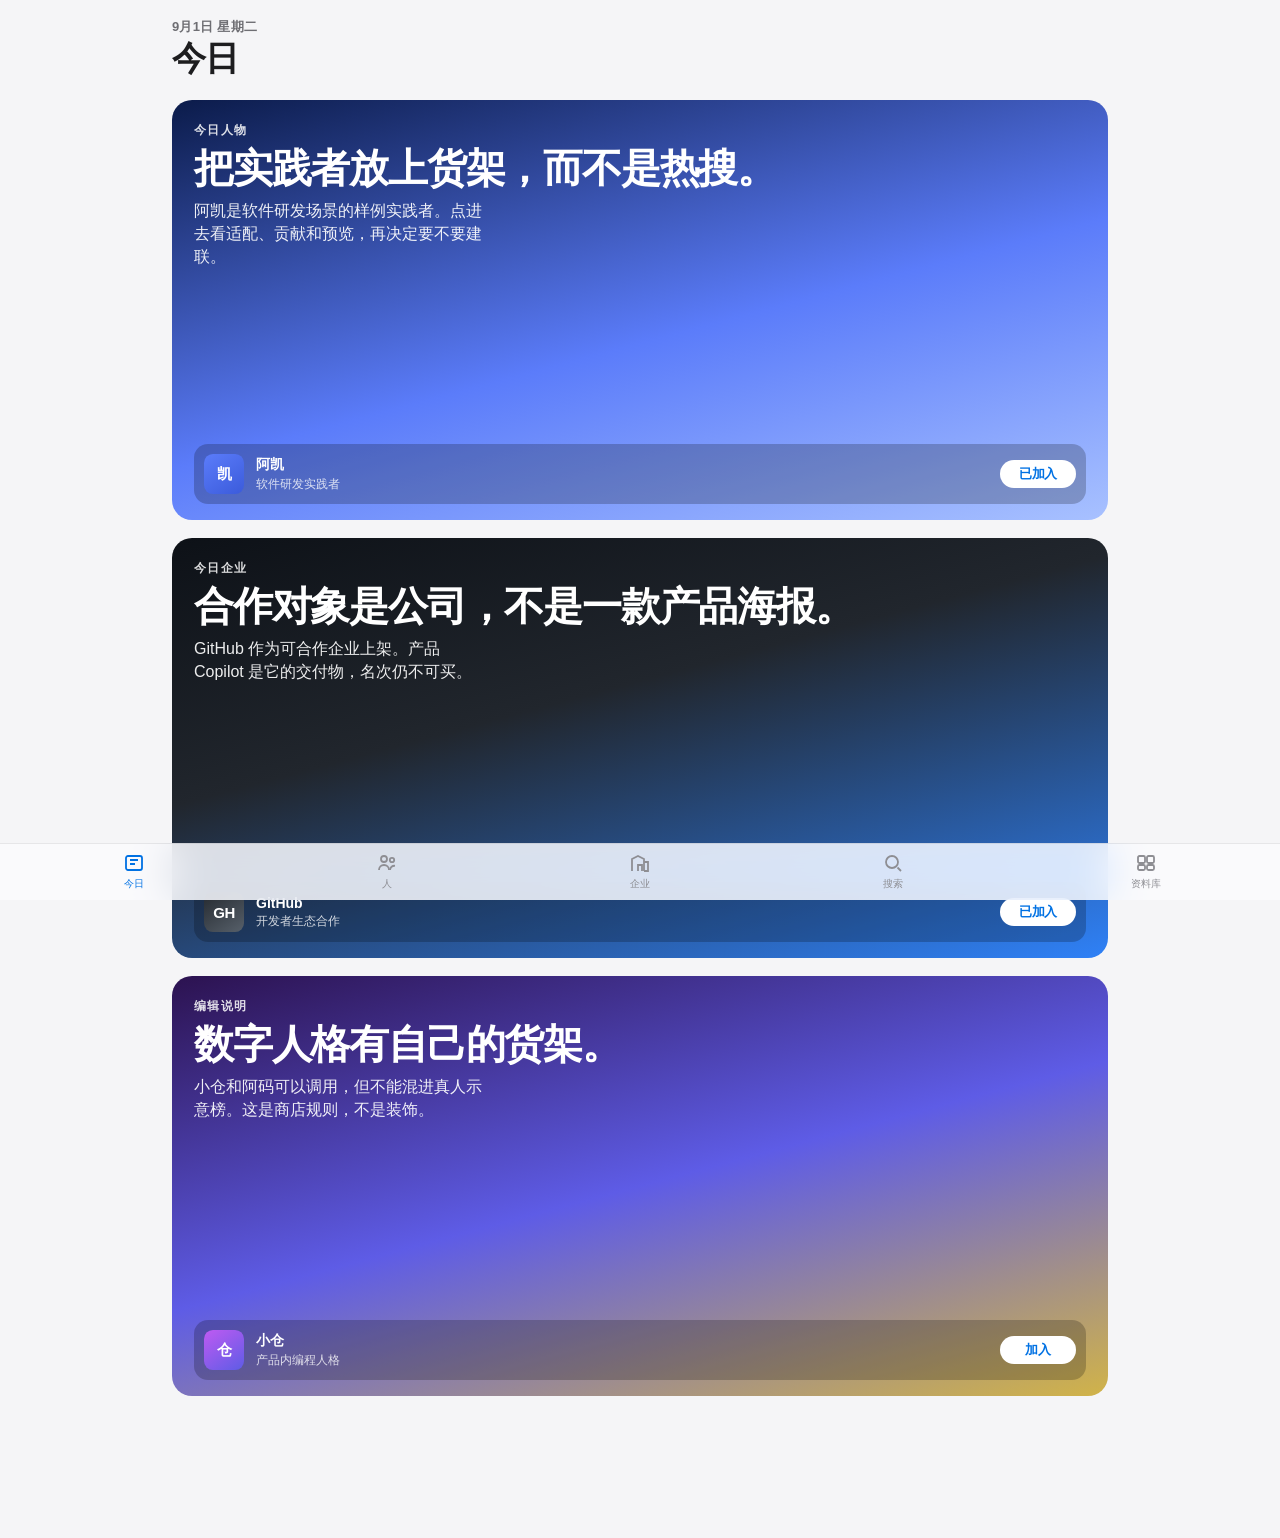
==== commit cfcf7ab3: "feat(plaza): rebuild as an App Store for people and enterprises Replace the Success.ai OS chrome wit" ====
--- a/demo/plaza/index.html
+++ b/demo/plaza/index.html
@@ -2,136 +2,36 @@
 <html lang="zh-CN">
 <head>
   <meta charset="UTF-8" />
-  <meta name="viewport" content="width=device-width, initial-scale=1" />
-  <title>Plaza OS · Find, Evaluate &amp; Deliver</title>
+  <meta name="viewport" content="width=device-width, initial-scale=1, viewport-fit=cover" />
+  <title>Plaza Store</title>
   <link rel="stylesheet" href="styles.css" />
 </head>
-<body class="mkt">
-  <header class="m-nav">
-    <a class="brand" href="index.html">Plaza <span>OS</span></a>
-    <nav>
-      <a href="#products">产品</a>
-      <a href="#why">为何</a>
-      <a href="app.html#home">工作台</a>
-      <a class="btn-gold" href="native/index.html">打开作战室</a>
+<body>
+  <div class="shell">
+    <main class="canvas" id="view"></main>
+    <nav class="tabbar" aria-label="Plaza Store">
+      <button class="tab" data-go="today">
+        <svg viewBox="0 0 24 24" fill="none" stroke="currentColor" stroke-width="1.8"><rect x="4" y="5" width="16" height="14" rx="2"/><path d="M8 9h8M8 13h5"/></svg>
+        今日
+      </button>
+      <button class="tab" data-go="people">
+        <svg viewBox="0 0 24 24" fill="none" stroke="currentColor" stroke-width="1.8"><circle cx="9" cy="8" r="3"/><path d="M4 19a5 5 0 0 1 10 0"/><circle cx="17" cy="9" r="2.2"/><path d="M15 19a4.4 4.4 0 0 1 5-4.2"/></svg>
+        人
+      </button>
+      <button class="tab" data-go="orgs">
+        <svg viewBox="0 0 24 24" fill="none" stroke="currentColor" stroke-width="1.8"><path d="M4 20V8l6-3 6 3v12"/><path d="M10 20v-6h4v6M16 11h4v9h-4"/></svg>
+        企业
+      </button>
+      <button class="tab" data-go="search">
+        <svg viewBox="0 0 24 24" fill="none" stroke="currentColor" stroke-width="1.8"><circle cx="11" cy="11" r="6"/><path d="m20 20-3.5-3.5"/></svg>
+        搜索
+      </button>
+      <button class="tab" data-go="library">
+        <svg viewBox="0 0 24 24" fill="none" stroke="currentColor" stroke-width="1.8"><rect x="4" y="5" width="7" height="7" rx="1.5"/><rect x="13" y="5" width="7" height="7" rx="1.5"/><rect x="4" y="14" width="7" height="5" rx="1.5"/><rect x="13" y="14" width="7" height="5" rx="1.5"/></svg>
+        资料库
+      </button>
     </nav>
-  </header>
-
-  <section class="hero">
-    <div class="hero-copy">
-      <div class="kicker">The Plaza OS for resource demand</div>
-      <h1>Find, Evaluate<br />&amp; Deliver.</h1>
-      <p>评估并链接达人与品牌，再把场景交付完。语法学 Success.ai 的 Find → Close，库存来自五馆。名次不可买，冷邮件不群发。</p>
-      <div class="cta-row">
-        <a class="btn-gold" href="native/index.html">Try War Room</a>
-        <a class="btn-ghost" href="app.html#people">Try Lead Finder</a>
-      </div>
-      <div class="hero-proof">
-        <span>五馆供给库存</span>
-        <span>名次不可买</span>
-        <span>人机门签收</span>
-      </div>
-    </div>
-    <div class="os-preview" aria-hidden="true">
-      <div class="os-chrome">
-        <div class="os-dot"></div><div class="os-dot"></div><div class="os-dot"></div>
-        <span>Campaigns</span>
-      </div>
-      <div class="os-body">
-        <aside>
-          <b>Plaza OS</b>
-          <i>找人</i><i>找企业</i><i class="on">合作项目</i><i>收件箱</i>
-        </aside>
-        <div class="os-main">
-          <div class="os-camp">
-            <em>软件研发功能交付</em>
-            <div class="os-nums"><span>建联 <b>4</b></span><span>待处理 <b>1</b></span><span>回复 <b>2</b></span></div>
-          </div>
-          <div class="os-camp">
-            <em>开发者生态企业合作</em>
-            <div class="os-nums"><span>建联 <b>2</b></span><span>待处理 <b>1</b></span><span>回复 <b>0</b></span></div>
-          </div>
-        </div>
-      </div>
-    </div>
-  </section>
-
-  <section class="section products" id="products">
-    <div class="kicker">Our Products</div>
-    <h2>需求方把供给跑成战役，而不是逛馆。</h2>
-    <div class="prod-tabs">
-      <article class="prod">
-        <h3>找人 / 找企业</h3>
-        <p>Lead Finder 语法。过滤器锁场景与身份。数字人格强制非真人，财富管理覆盖不足则空态。</p>
-        <a href="app.html#people">打开找人 →</a>
-      </article>
-      <article class="prod">
-        <h3>合作项目</h3>
-        <p>Campaign 瓷砖：建联 / 待处理 / 回复。一个人或一家企业就是一次供给调用。</p>
-        <a href="app.html#campaigns">打开战役 →</a>
-      </article>
-      <article class="prod">
-        <h3>收件箱</h3>
-        <p>InboxHub：Sent / Inbox / 驳回。买名次直接拒。认证不等于改排名。</p>
-        <a href="app.html#inbox">打开收件箱 →</a>
-      </article>
-    </div>
-  </section>
-
-  <section class="stats-band" id="why">
-    <div>
-      <b>五馆</b>
-      <span>人 / 品牌 / 产品 / 资产 / 工具，全部带场景锚点</span>
-    </div>
-    <div>
-      <b>0</b>
-      <span>名次可买的条目。广告只在 ads/，不进 RankingSnapshot</span>
-    </div>
-    <div>
-      <b>3</b>
-      <span>作战室人机门：短名单、建联稿、代码审查</span>
-    </div>
-  </section>
-
-  <section class="section">
-    <div class="kicker">Mapped from Success.ai</div>
-    <h2>学工作台，不学冷邮件。</h2>
-    <div class="grid-3">
-      <article class="card"><h3>Lead Finder</h3><p>找人 + 找企业。同一套过滤器，目标换成达人、专才或可合作机构。</p></article>
-      <article class="card"><h3>Campaigns</h3><p>合作项目三数字横排。状态是建联中 / 交付中 / 不可用，不是 Sent/Open/Reply 的发信量。</p></article>
-      <article class="card"><h3>InboxHub</h3><p>顶部三计数瓷砖 + 列表 + 详情。处理建联、认领、驳回买名次。</p></article>
-      <article class="card"><h3>三档两数字</h3><p>浏览 / 建联额度 / 交付席位。名次不在价目表。</p></article>
-      <article class="card"><h3>AI Operator</h3><p>作战室跑工具链，不是聊天套壳。低适配 brief 直接 refuse。</p></article>
-      <article class="card"><h3>不做的</h3><p>冷邮件、预热、无限发送、灯笼街、矩阵发布、用粉丝数当名次。</p></article>
-    </div>
-  </section>
-
-  <section class="section">
-    <div class="kicker">Why Plaza OS</div>
-    <h2>资源需求方的成交单元是合作项目。</h2>
-    <table class="cmp">
-      <thead><tr><th></th><th>广场</th><th>Success.ai</th><th>小豆芽式运营工具</th><th>海汇式达人投放台</th></tr></thead>
-      <tbody>
-        <tr><td>主用户</td><td class="ok">资源需求方</td><td>销售 / GTM</td><td>创作者 / 门店</td><td>品牌投放媒介</td></tr>
-        <tr><td>Find</td><td class="ok">达人 + 企业</td><td class="ok">700M 联系人</td><td class="no">—</td><td class="ok">商业达人选号</td></tr>
-        <tr><td>评估尺子</td><td class="ok">贡献 × 场景适配</td><td>职位 / 意向</td><td>播放互动</td><td>粉丝 / 报价</td></tr>
-        <tr><td>战役单元</td><td class="ok">合作项目 + 交付</td><td class="ok">外联 Campaign</td><td>内容发布任务</td><td>投放作品</td></tr>
-        <tr><td>矩阵 / 冷邮件</td><td class="no">不做</td><td class="ok">核心能力</td><td class="ok">核心能力</td><td class="no">—</td></tr>
-        <tr><td>名次可买</td><td class="no">否</td><td>—</td><td>—</td><td>—</td></tr>
-      </tbody>
-    </table>
-  </section>
-
-  <section class="bottom-cta">
-    <p class="kicker">Experience the Plaza OS</p>
-    <h2>Find and Win Your Ideal Partners.</h2>
-    <p>评估链接，再把场景交付完。样例街区：科技 / 软件研发。</p>
-    <div class="cta-row">
-      <a class="btn-gold" href="native/index.html">打开作战室</a>
-      <a class="btn-ghost" href="app.html#home">打开工作台</a>
-    </div>
-  </section>
-
-  <footer class="m-foot">人物为 Schema 样例，非正式真人排行。广告不进名次快照。</footer>
+  </div>
+  <script src="app.js"></script>
 </body>
 </html>
--- a/demo/plaza/styles.css
+++ b/demo/plaza/styles.css
@@ -1,228 +1,188 @@
 :root {
-  --nav: #0b0d12;
-  --nav-2: #151922;
-  --blue: #3b82f6;
-  --blue-2: #2563eb;
-  --gold: #f5c518;
-  --gold-2: #e0b10a;
-  --bg: #f4f6f9;
-  --card: #fff;
-  --ink: #0f172a;
-  --muted: #64748b;
-  --line: #e6eaf0;
-  --ok: #059669;
-  --warn: #b45309;
-  --bad: #be123c;
-  --mkt: #07080c;
-  font-family: Inter, "PingFang SC", "Noto Sans SC", "Segoe UI", system-ui, sans-serif;
+  --bg: #f5f5f7;
+  --card: #ffffff;
+  --ink: #1d1d1f;
+  --muted: #6e6e73;
+  --line: #d2d2d7;
+  --blue: #0071e3;
+  --blue-press: #0077ed;
+  --get-bg: #f0f0f5;
+  --ok: #248a3d;
+  --warn: #c93400;
+  --bad: #de071c;
+  --tabbar: rgba(251, 251, 253, 0.86);
+  font-family: "SF Pro Display", "SF Pro Text", -apple-system, BlinkMacSystemFont,
+    "PingFang SC", "Hiragino Sans GB", "Noto Sans SC", "Segoe UI", sans-serif;
   color: var(--ink);
   background: var(--bg);
 }
 * { box-sizing: border-box; }
-html, body { margin: 0; min-height: 100%; }
-a { color: inherit; }
-button { font: inherit; cursor: pointer; border: 0; background: none; }
+html, body { margin: 0; min-height: 100%; background: var(--bg); }
+button { font: inherit; cursor: pointer; border: 0; background: none; color: inherit; }
+a { color: inherit; text-decoration: none; }
+img { max-width: 100%; }
 
-.btn-gold, .btn-blue, .btn-ghost, .btn-line {
+.shell { min-height: 100vh; padding-bottom: 84px; }
+.canvas { max-width: 980px; margin: 0 auto; padding: 18px 22px 40px; }
+
+.tabbar {
+  position: fixed; left: 0; right: 0; bottom: 0; z-index: 20;
+  display: grid; grid-template-columns: repeat(5, 1fr);
+  background: var(--tabbar); backdrop-filter: saturate(180%) blur(20px);
+  border-top: 1px solid rgba(0,0,0,.08);
+  padding: 6px 8px calc(8px + env(safe-area-inset-bottom));
+}
+.tab {
+  display: flex; flex-direction: column; align-items: center; gap: 2px;
+  color: #8e8e93; font-size: 10px; font-weight: 500;
+}
+.tab svg { width: 24px; height: 24px; }
+.tab.on { color: var(--blue); }
+
+.date { color: var(--muted); font-size: 13px; font-weight: 600; letter-spacing: .02em; }
+.title-xl { font-size: 34px; font-weight: 800; letter-spacing: -.03em; margin: 0 0 18px; }
+.title-lg { font-size: 28px; font-weight: 800; letter-spacing: -.03em; margin: 0 0 4px; }
+.sub { color: var(--muted); margin: 0 0 16px; font-size: 15px; line-height: 1.5; }
+.row-between { display: flex; justify-content: space-between; align-items: baseline; gap: 12px; }
+.link { color: var(--blue); font-size: 15px; font-weight: 600; }
+
+.get, .get-dark {
   display: inline-flex; align-items: center; justify-content: center;
-  padding: 11px 18px; border-radius: 8px; text-decoration: none; font-weight: 700; font-size: 14px;
+  min-width: 76px; height: 28px; padding: 0 14px; border-radius: 999px;
+  font-size: 13px; font-weight: 700; letter-spacing: -.01em;
 }
-.btn-gold { background: var(--gold); color: #111; }
-.btn-gold:hover { background: #ffd34d; }
-.btn-blue { background: var(--blue); color: #fff; }
-.btn-blue:hover { background: var(--blue-2); }
-.btn-ghost { border: 1px solid rgba(255,255,255,.28); color: #fff; background: transparent; }
-.btn-ghost:hover { border-color: #fff; }
-.btn-line { border: 1px solid var(--line); background: #fff; color: var(--ink); }
-
-/* ========== marketing (Success.ai landing) ========== */
-.mkt { background: var(--mkt); color: #f4f5f7; }
-.m-nav {
-  display: flex; justify-content: space-between; align-items: center;
-  padding: 18px 6vw; position: sticky; top: 0; z-index: 5;
-  background: rgba(7,8,12,.92); backdrop-filter: blur(10px);
+.get { background: var(--get-bg); color: var(--blue); }
+.get:hover { filter: brightness(.97); }
+.get.in { color: var(--ok); }
+.get.dead { color: var(--muted); background: #ececec; cursor: default; }
+.get-dark { background: #fff; color: var(--blue); }
+.btn-blue {
+  display: inline-flex; align-items: center; justify-content: center;
+  background: var(--blue); color: #fff; border-radius: 12px;
+  padding: 11px 18px; font-weight: 600; font-size: 15px;
 }
-.brand { font-weight: 800; letter-spacing: .02em; text-decoration: none; font-size: 18px; }
-.brand span { color: var(--gold); }
-.m-nav a { color: #b8c0ce; text-decoration: none; margin-left: 22px; font-size: 14px; }
-.m-nav .btn-gold { margin-left: 22px; color: #111; }
-
-.hero {
-  display: grid; grid-template-columns: 1.05fr .95fr; gap: 40px;
-  padding: 48px 6vw 72px; align-items: center; max-width: 1280px; margin: 0 auto;
-}
-.kicker { color: var(--gold); font-size: 12px; letter-spacing: .18em; text-transform: uppercase; font-weight: 700; }
-.hero h1 {
-  font-size: clamp(40px, 6.2vw, 72px); line-height: .95; font-weight: 800;
-  letter-spacing: -0.04em; margin: 14px 0 18px; color: #fff;
-}
-.hero p { max-width: 36em; color: #9aa3b5; font-size: 17px; line-height: 1.7; margin: 0; }
-.cta-row { display: flex; gap: 12px; margin-top: 28px; flex-wrap: wrap; }
-.hero-proof { display: flex; gap: 18px; margin-top: 28px; flex-wrap: wrap; color: #7d8699; font-size: 13px; }
-.hero-proof span::before { content: "●"; color: var(--gold); margin-right: 6px; font-size: 9px; }
-
-.os-preview {
-  background: #11141c; border: 1px solid #2a3140; border-radius: 14px;
-  overflow: hidden; box-shadow: 0 30px 80px rgba(0,0,0,.45);
-}
-.os-chrome {
-  display: flex; align-items: center; gap: 6px; padding: 10px 14px;
-  background: #0c0e14; border-bottom: 1px solid #2a3140; color: #8b93a7; font-size: 12px;
-}
-.os-dot { width: 8px; height: 8px; border-radius: 50%; background: #3a4152; }
-.os-chrome span { margin-left: 8px; }
-.os-body { display: grid; grid-template-columns: 118px 1fr; min-height: 280px; }
-.os-body aside { background: #0b0d12; padding: 14px 10px; color: #8b93a7; font-size: 12px; }
-.os-body aside b { display: block; color: #fff; margin-bottom: 12px; }
-.os-body aside i { display: block; font-style: normal; padding: 7px 8px; border-radius: 6px; }
-.os-body aside i.on { background: var(--blue); color: #fff; }
-.os-main { padding: 14px; background: #f4f6f9; }
-.os-camp { background: #fff; border-radius: 10px; padding: 12px; margin-bottom: 10px; color: #0f172a; }
-.os-camp em { font-style: normal; font-weight: 700; font-size: 13px; }
-.os-nums { display: grid; grid-template-columns: repeat(3, 1fr); margin-top: 10px; gap: 6px; }
-.os-nums span { background: #f4f6f9; border-radius: 8px; padding: 8px; font-size: 11px; color: #64748b; }
-.os-nums b { display: block; color: #0f172a; font-size: 18px; margin-top: 2px; }
-
-.section { padding: 64px 6vw; max-width: 1180px; margin: 0 auto; }
-.section h2 { font-size: clamp(26px, 3vw, 36px); margin: 8px 0 22px; letter-spacing: -.02em; font-weight: 800; }
-.grid-3 { display: grid; grid-template-columns: repeat(3, 1fr); gap: 14px; }
-.mkt .card { background: #11141c; border: 1px solid #2a3140; border-radius: 12px; padding: 20px; }
-.mkt .card h3 { margin: 0 0 8px; color: #fff; }
-.mkt .card p { margin: 0; color: #9aa3b5; font-size: 14px; line-height: 1.65; }
-
-.prod-tabs { display: grid; grid-template-columns: repeat(3, 1fr); gap: 14px; }
-.prod { background: #11141c; border: 1px solid #2a3140; border-radius: 14px; padding: 24px; min-height: 200px; }
-.prod h3 { margin: 0 0 10px; font-size: 20px; }
-.prod p { color: #9aa3b5; font-size: 14px; line-height: 1.7; }
-.prod a { color: var(--gold); text-decoration: none; font-weight: 700; font-size: 14px; }
-
-.stats-band {
-  display: grid; grid-template-columns: repeat(3, 1fr); gap: 0;
-  margin: 0 6vw; border: 1px solid #2a3140; border-radius: 14px; overflow: hidden;
-  background: #11141c;
-}
-.stats-band > div { padding: 28px 24px; border-right: 1px solid #2a3140; }
-.stats-band > div:last-child { border: 0; }
-.stats-band b { display: block; font-size: 40px; letter-spacing: -.03em; color: #fff; }
-.stats-band span { display: block; margin-top: 8px; color: #9aa3b5; font-size: 14px; line-height: 1.5; }
-
-table.cmp { width: 100%; border-collapse: collapse; background: #11141c; border-radius: 12px; overflow: hidden; }
-table.cmp th, table.cmp td { padding: 13px 14px; border-bottom: 1px solid #2a3140; text-align: left; font-size: 14px; }
-table.cmp th { background: #0b0d12; color: #9aa3b5; font-weight: 600; }
-.ok { color: #34d399; font-weight: 600; }
-.no { color: #64748b; }
-
-.bottom-cta {
-  margin: 24px 6vw 0; padding: 72px 48px; text-align: center;
-  background: #11141c; border: 1px solid #2a3140; border-radius: 18px;
-}
-.bottom-cta h2 { font-size: clamp(32px, 4.5vw, 52px); margin: 10px 0 12px; letter-spacing: -.03em; font-weight: 800; }
-.bottom-cta p { color: #9aa3b5; }
-.bottom-cta .cta-row { justify-content: center; }
-.m-foot { padding: 28px 6vw 56px; color: #6b7384; font-size: 13px; }
-
-@media (max-width: 960px) {
-  .hero, .grid-3, .prod-tabs, .stats-band, .os-body { grid-template-columns: 1fr; }
-  .stats-band > div { border-right: 0; border-bottom: 1px solid #2a3140; }
-  .bottom-cta { padding: 40px 20px; }
+.btn-line {
+  display: inline-flex; align-items: center; justify-content: center;
+  border: 1px solid var(--line); background: #fff; border-radius: 12px;
+  padding: 11px 18px; font-weight: 600; font-size: 15px;
 }
 
-/* ========== app OS ========== */
-.app { display: flex; min-height: 100vh; background: var(--bg); color: var(--ink); }
-.sidenav { width: 232px; background: var(--nav); color: #c5d0e6; padding: 16px 10px; flex-shrink: 0; }
-.logo { display: block; color: #fff; text-decoration: none; font-weight: 800; padding: 6px 10px 14px; letter-spacing: .02em; }
-.logo span { color: var(--gold); }
-.nav-label { font-size: 11px; letter-spacing: .12em; text-transform: uppercase; color: #6b7384; padding: 14px 10px 6px; }
-.nav-item {
-  display: flex; align-items: center; gap: 10px; width: 100%; text-align: left;
-  color: #c5d0e6; padding: 8px 10px; border-radius: 8px; font-size: 13.5px; text-decoration: none;
+.icon {
+  width: 60px; height: 60px; border-radius: 22.37%;
+  display: grid; place-items: center; color: #fff; font-weight: 800;
+  font-size: 22px; letter-spacing: -.04em; flex-shrink: 0;
+  box-shadow: 0 8px 20px rgba(0,0,0,.12);
 }
-.nav-item svg { width: 16px; height: 16px; flex-shrink: 0; opacity: .85; }
-.nav-item:hover { background: var(--nav-2); color: #fff; }
-.nav-item.active { background: var(--blue); color: #fff; }
-.nav-item.gold.active { background: #b45309; color: #fff; }
-.main { flex: 1; min-width: 0; }
-.top { display: flex; gap: 12px; padding: 14px 24px; background: #fff; border-bottom: 1px solid var(--line); }
-.top input { flex: 1; border: 1px solid var(--line); border-radius: 8px; padding: 10px 12px; font: inherit; }
-.view { padding: 22px 24px 64px; }
-h1.page { font-size: 24px; margin: 0 0 6px; letter-spacing: -.02em; }
-.sub { color: var(--muted); margin: 0 0 18px; font-size: 14px; line-height: 1.6; }
+.icon.lg { width: 118px; height: 118px; font-size: 42px; }
+.icon.sm { width: 40px; height: 40px; font-size: 15px; box-shadow: none; }
 
-.kpis { display: grid; grid-template-columns: repeat(4, 1fr); gap: 12px; margin-bottom: 18px; }
-.kpi { background: var(--card); border: 1px solid var(--line); border-radius: 12px; padding: 14px 16px; }
-.kpi b { display: block; font-size: 26px; margin-top: 4px; letter-spacing: -.03em; }
-.kpi span { color: var(--muted); font-size: 12px; }
+.story {
+  position: relative; overflow: hidden; border-radius: 20px; min-height: 420px;
+  color: #fff; margin-bottom: 18px; display: flex; flex-direction: column; justify-content: space-between;
+  padding: 22px 22px 16px; text-align: left; width: 100%; cursor: pointer;
+}
+.story .eyebrow { font-size: 12px; font-weight: 700; letter-spacing: .12em; text-transform: uppercase; opacity: .85; }
+.story h2 { font-size: clamp(28px, 4vw, 40px); line-height: 1.05; margin: 8px 0 10px; letter-spacing: -.03em; }
+.story p { margin: 0; max-width: 18em; font-size: 16px; line-height: 1.45; opacity: .92; }
+.story-foot {
+  display: flex; align-items: center; gap: 12px; margin-top: 24px;
+  background: rgba(0,0,0,.22); border-radius: 14px; padding: 10px;
+}
+.story-foot .meta { flex: 1; min-width: 0; }
+.story-foot b { display: block; font-size: 14px; }
+.story-foot span { font-size: 12px; opacity: .8; }
 
-.tiles { display: grid; grid-template-columns: repeat(auto-fit, minmax(240px, 1fr)); gap: 12px; }
-.card { background: var(--card); border: 1px solid var(--line); border-radius: 12px; padding: 16px; }
-.card h3 { margin: 0 0 8px; font-size: 16px; }
-.card p { margin: 0; color: var(--muted); font-size: 13px; line-height: 1.65; }
-.tag { display: inline-block; background: #eef2ff; color: #3730a3; border-radius: 999px; padding: 2px 8px; font-size: 12px; margin-right: 4px; }
-.tag.warn { background: #fff7ed; color: var(--warn); }
-.tag.ok { background: #ecfdf5; color: var(--ok); }
-.tag.gold { background: #fffbeb; color: #92400e; }
-.tag.bad { background: #fff1f2; color: var(--bad); }
-.band { display: inline-block; padding: 2px 8px; border-radius: 6px; font-size: 12px; font-weight: 600; }
-.band.S { background: var(--ink); color: #fff; }
-.band.A { background: #dbeafe; color: #1e3a8a; }
-.band.B { background: #e2e8f0; }
+.shelf { margin: 28px 0 8px; }
+.shelf-scroll {
+  display: flex; gap: 14px; overflow-x: auto; padding: 4px 0 10px;
+  scroll-snap-type: x mandatory; -webkit-overflow-scrolling: touch;
+}
+.shelf-scroll::-webkit-scrollbar { height: 0; }
+.mini-card {
+  flex: 0 0 168px; scroll-snap-align: start; text-align: left;
+}
+.mini-card .icon { margin-bottom: 10px; }
+.mini-card b { display: block; font-size: 14px; }
+.mini-card .muted { font-size: 12px; color: var(--muted); margin: 2px 0 8px; }
 
-.filters { display: flex; flex-wrap: wrap; gap: 8px; margin-bottom: 12px; }
-.filters select, .filters input { border: 1px solid var(--line); border-radius: 8px; padding: 8px 10px; background: #fff; font: inherit; }
-table.data { width: 100%; border-collapse: collapse; background: #fff; border: 1px solid var(--line); border-radius: 12px; overflow: hidden; }
-table.data th, table.data td { padding: 11px 12px; border-bottom: 1px solid var(--line); text-align: left; font-size: 13px; vertical-align: top; }
-table.data th { background: #f8fafc; color: var(--muted); font-weight: 600; }
-.linkish { color: var(--blue-2); text-decoration: underline; text-underline-offset: 2px; padding: 0; }
-.empty { color: var(--muted); padding: 36px 28px; text-align: center; background: #fff; border: 1px dashed var(--line); border-radius: 12px; }
+.list-card { background: var(--card); border-radius: 16px; overflow: hidden; }
+.res-row, .mini-card, .lib-item, .notice, .cat { cursor: pointer; }
+.res-row {
+  display: grid; grid-template-columns: 60px 1fr auto; gap: 12px; align-items: center;
+  width: 100%; text-align: left; padding: 12px 0; border-bottom: 1px solid var(--line);
+}
+.res-row:last-child { border-bottom: 0; }
+.res-row .name { font-size: 16px; font-weight: 600; }
+.res-row .sub2 { color: var(--muted); font-size: 13px; margin-top: 2px; }
+.chart-row { grid-template-columns: 28px 60px 1fr auto; }
+.chart-n { font-size: 18px; font-weight: 700; color: var(--muted); text-align: center; }
+
+.previews { display: flex; gap: 12px; overflow-x: auto; padding: 4px 0 8px; }
+.previews::-webkit-scrollbar { height: 0; }
+.shot {
+  flex: 0 0 220px; height: 390px; border-radius: 18px; padding: 18px;
+  color: #fff; display: flex; flex-direction: column; justify-content: flex-end;
+}
+.shot b { font-size: 20px; letter-spacing: -.02em; }
+.shot span { opacity: .85; font-size: 13px; margin-top: 6px; }
+
+.block { background: var(--card); border-radius: 16px; padding: 18px; margin: 14px 0; }
+.block h3 { margin: 0 0 8px; font-size: 20px; }
+.block p { margin: 0; color: var(--ink); line-height: 1.6; font-size: 15px; }
+.info { width: 100%; border-collapse: collapse; font-size: 14px; }
+.info th { text-align: left; color: var(--muted); font-weight: 500; padding: 8px 12px 8px 0; width: 7em; }
+.info td { padding: 8px 0; border-bottom: 1px solid var(--line); }
+.fit {
+  display: grid; grid-template-columns: repeat(3, 1fr); gap: 10px; margin-top: 8px;
+}
+.fit div { background: #f5f5f7; border-radius: 12px; padding: 12px; text-align: center; }
+.fit b { display: block; font-size: 22px; margin-top: 4px; letter-spacing: -.03em; }
+.fit span { color: var(--muted); font-size: 12px; }
+
+.badge {
+  display: inline-block; font-size: 11px; font-weight: 700; letter-spacing: .04em;
+  padding: 3px 8px; border-radius: 999px; background: #e8e8ed; color: #3a3a3c;
+}
+.badge.warn { background: #fff3cd; color: #7a4b00; }
+.badge.bad { background: #fde8ea; color: var(--bad); }
+.badge.ok { background: #e4f7e8; color: var(--ok); }
+
+.cats { display: grid; grid-template-columns: 1fr 1fr; gap: 10px; }
+.cat {
+  border-radius: 16px; min-height: 88px; padding: 16px; color: #fff;
+  font-weight: 800; font-size: 18px; text-align: left; letter-spacing: -.02em;
+}
+.search-box {
+  width: 100%; background: #e8e8ed; border: 0; border-radius: 12px;
+  padding: 12px 14px; font: inherit; font-size: 17px; margin: 8px 0 16px;
+}
+.suggest { display: flex; flex-wrap: wrap; gap: 8px; margin-bottom: 16px; }
+.chip { background: #fff; border-radius: 999px; padding: 8px 12px; font-size: 14px; color: var(--blue); font-weight: 600; }
+
+.empty {
+  text-align: center; padding: 48px 20px; color: var(--muted);
+}
+.empty h3 { color: var(--ink); margin: 0 0 8px; }
+.note {
+  background: #fff8e6; color: #7a4b00; border-radius: 12px; padding: 12px 14px;
+  font-size: 13px; line-height: 1.55; margin: 10px 0 16px;
+}
+.back { color: var(--blue); font-weight: 600; font-size: 17px; margin-bottom: 12px; display: inline-flex; align-items: center; gap: 4px; }
+.hero-head { display: grid; grid-template-columns: 118px 1fr; gap: 16px; align-items: center; margin: 8px 0 18px; }
+.hero-head h1 { font-size: 26px; margin: 0 0 4px; letter-spacing: -.03em; }
 .actions { display: flex; flex-wrap: wrap; gap: 8px; margin-top: 12px; }
-.grid-2 { display: grid; grid-template-columns: 1fr 1fr; gap: 12px; }
-.reason { font-size: 13px; color: var(--muted); margin-top: 4px; }
+.muted { color: var(--muted); font-size: 13px; }
+.notice {
+  display: flex; gap: 12px; padding: 12px 0; border-bottom: 1px solid var(--line);
+  width: 100%; text-align: left;
+}
+.notice.on { background: transparent; }
+.lib-item { display: flex; gap: 12px; align-items: center; padding: 12px 0; border-bottom: 1px solid var(--line); width: 100%; text-align: left; }
 
-/* Campaign tiles — Success.ai Sent / Open / Reply */
-.camp-grid { display: grid; grid-template-columns: repeat(auto-fit, minmax(280px, 1fr)); gap: 14px; }
-.camp-card { background: #fff; border: 1px solid var(--line); border-radius: 12px; padding: 16px; }
-.camp-card h3 { margin: 8px 0 4px; font-size: 16px; }
-.camp-card .muted { margin: 0; }
-.metric-row {
-  display: grid; grid-template-columns: repeat(3, 1fr); gap: 0;
-  margin-top: 14px; border: 1px solid var(--line); border-radius: 10px; overflow: hidden;
+@media (max-width: 720px) {
+  .hero-head { grid-template-columns: 72px 1fr; }
+  .icon.lg { width: 72px; height: 72px; font-size: 26px; }
+  .fit { grid-template-columns: 1fr; }
+  .shot { flex-basis: 180px; height: 320px; }
+  .story { min-height: 360px; }
 }
-.metric { padding: 10px 8px; text-align: center; border-right: 1px solid var(--line); }
-.metric:last-child { border: 0; }
-.metric span { display: block; font-size: 11px; letter-spacing: .08em; text-transform: uppercase; color: var(--muted); font-weight: 600; }
-.metric b { display: block; font-size: 22px; margin-top: 2px; letter-spacing: -.03em; }
-
-/* InboxHub — three tiles + list + detail */
-.hub-tiles { display: grid; grid-template-columns: repeat(3, 1fr); gap: 12px; margin-bottom: 14px; }
-.hub-tile { background: #fff; border: 1px solid var(--line); border-radius: 12px; padding: 16px 18px; }
-.hub-tile span { color: var(--muted); font-size: 12px; letter-spacing: .08em; text-transform: uppercase; font-weight: 600; }
-.hub-tile b { display: block; font-size: 28px; margin-top: 4px; letter-spacing: -.03em; }
-.hub-split { display: grid; grid-template-columns: 1fr 1.2fr; gap: 12px; }
-.hub-list, .hub-detail { background: #fff; border: 1px solid var(--line); border-radius: 12px; padding: 12px; min-height: 320px; }
-.q-item { border: 1px solid var(--line); border-radius: 8px; padding: 10px; margin-bottom: 8px; cursor: pointer; width: 100%; text-align: left; display: block; background: #fff; }
-.q-item.active { border-color: var(--blue); background: #eff6ff; }
-
-.queue { display: grid; grid-template-columns: 1fr 1fr 1.2fr; gap: 12px; }
-.q-col { background: #fff; border: 1px solid var(--line); border-radius: 12px; padding: 12px; }
-
-.timeline { list-style: none; padding: 0; margin: 0; }
-.timeline li { position: relative; padding: 0 0 16px 24px; border-left: 2px solid var(--line); margin-left: 8px; }
-.timeline li:last-child { border: 0; }
-.timeline .dot { position: absolute; left: -6px; top: 4px; width: 10px; height: 10px; border-radius: 50%; background: #cbd5e1; }
-.timeline .dot.done { background: var(--ok); }
-.timeline .dot.gate { background: var(--gold); }
-.adapt-row { display: flex; gap: 8px; flex-wrap: wrap; margin: 10px 0; }
-.choice { border: 1px solid var(--line); background: #fff; border-radius: 8px; padding: 8px 12px; }
-.choice.on { border-color: var(--blue); background: #eff6ff; }
-.choice.warn.on { border-color: var(--bad); background: #fff1f2; }
-.price-grid { display: grid; grid-template-columns: repeat(3, 1fr); gap: 12px; }
-.price .num { font-size: 28px; font-weight: 700; margin: 6px 0; }
-.featured { background: #fffbeb; border: 1px solid #fde68a; border-radius: 10px; padding: 12px; font-size: 14px; margin-bottom: 12px; line-height: 1.6; }
-.muted { color: var(--muted); font-size: 13px; }
-
-@media (max-width: 960px) {
-  .app { flex-direction: column; }
-  .sidenav { width: 100%; display: flex; flex-wrap: wrap; gap: 4px; }
-  .nav-label { display: none; }
-  .kpis, .tiles, .grid-2, .queue, .price-grid, .hub-tiles, .hub-split, .camp-grid { grid-template-columns: 1fr; }
-}
